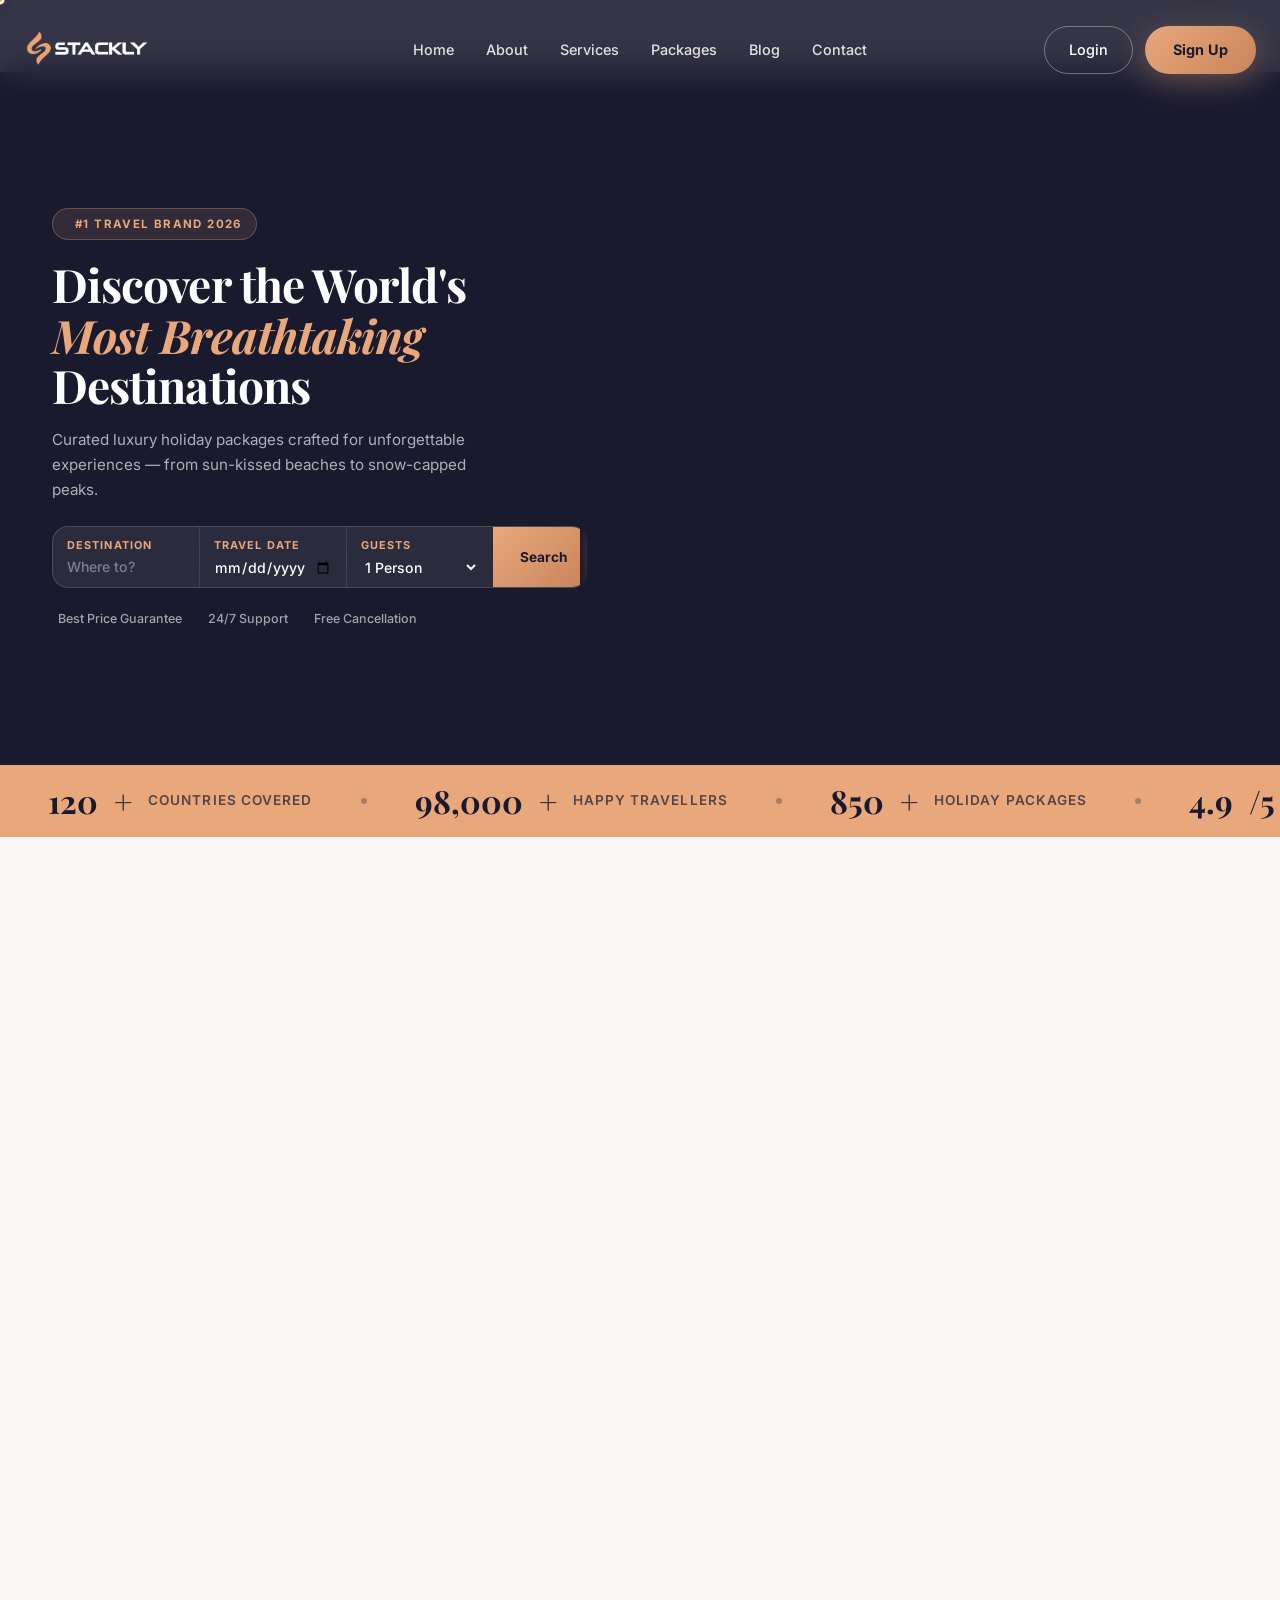
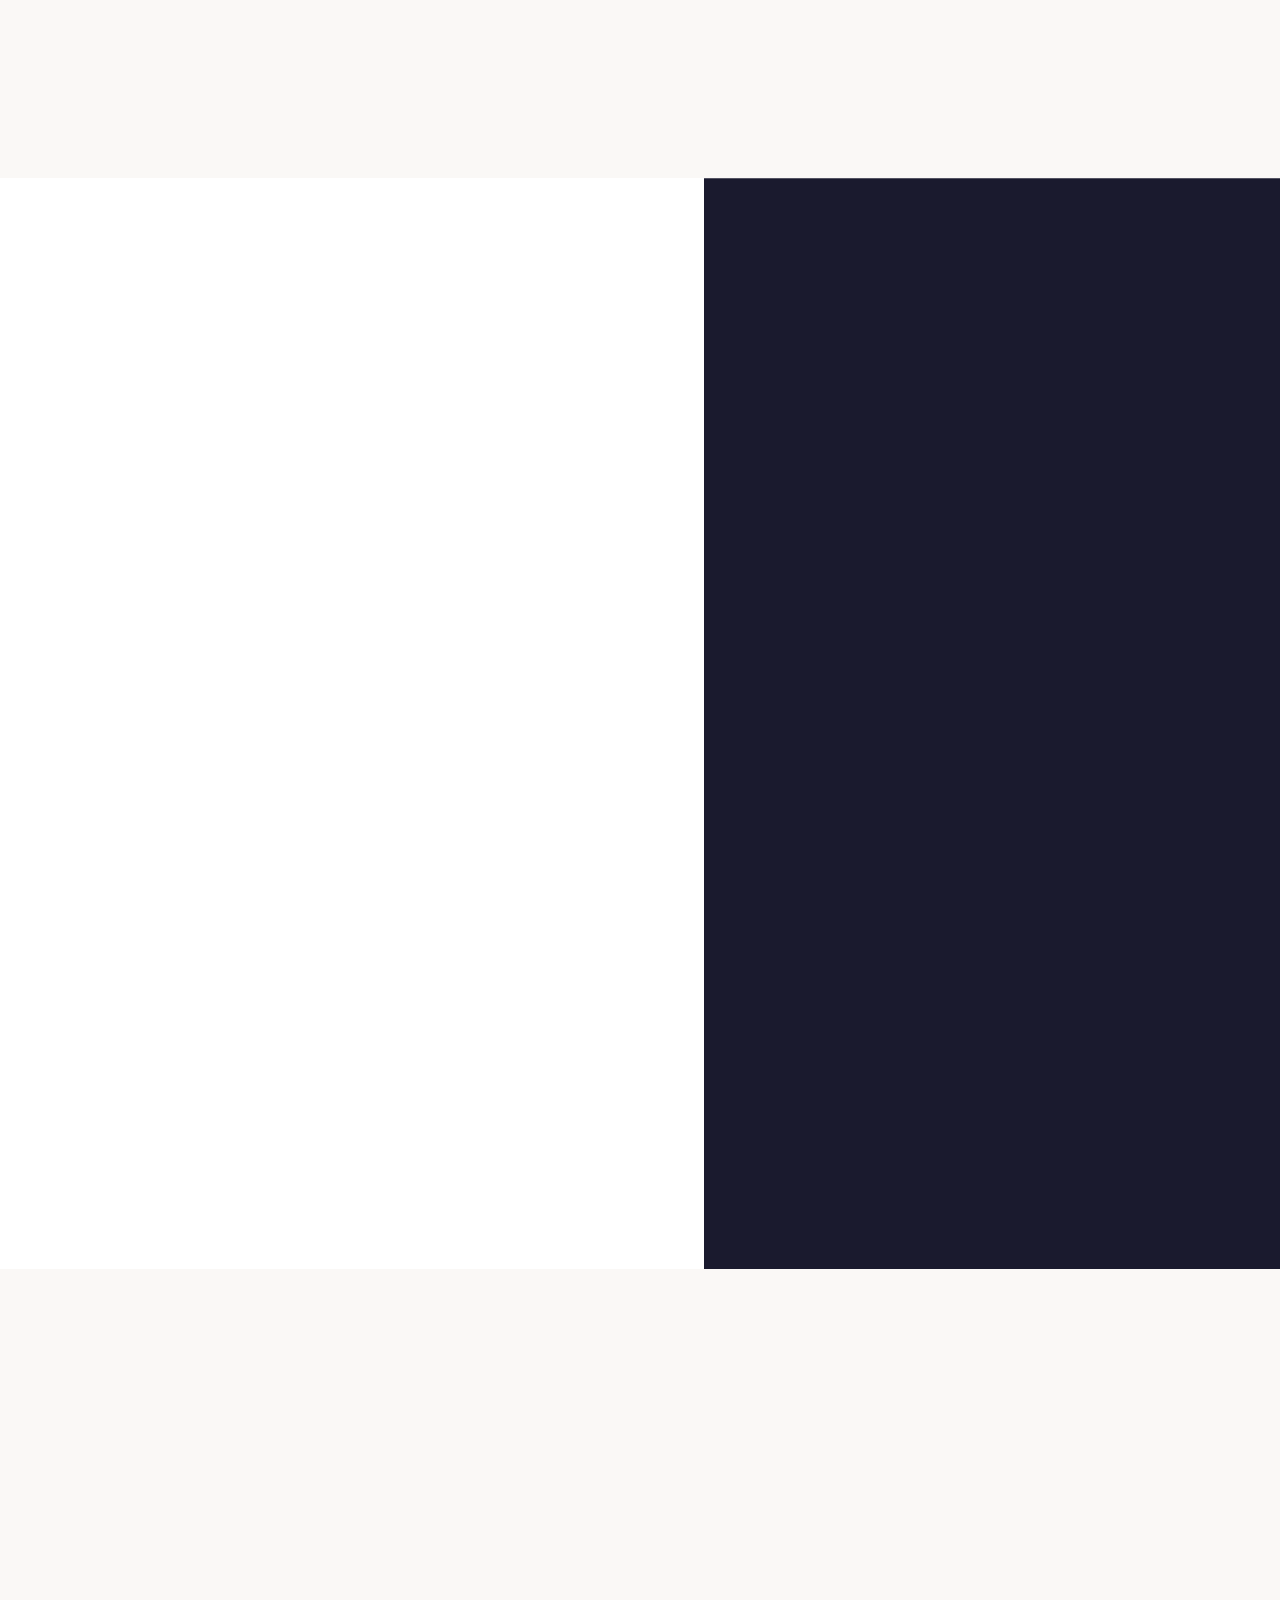
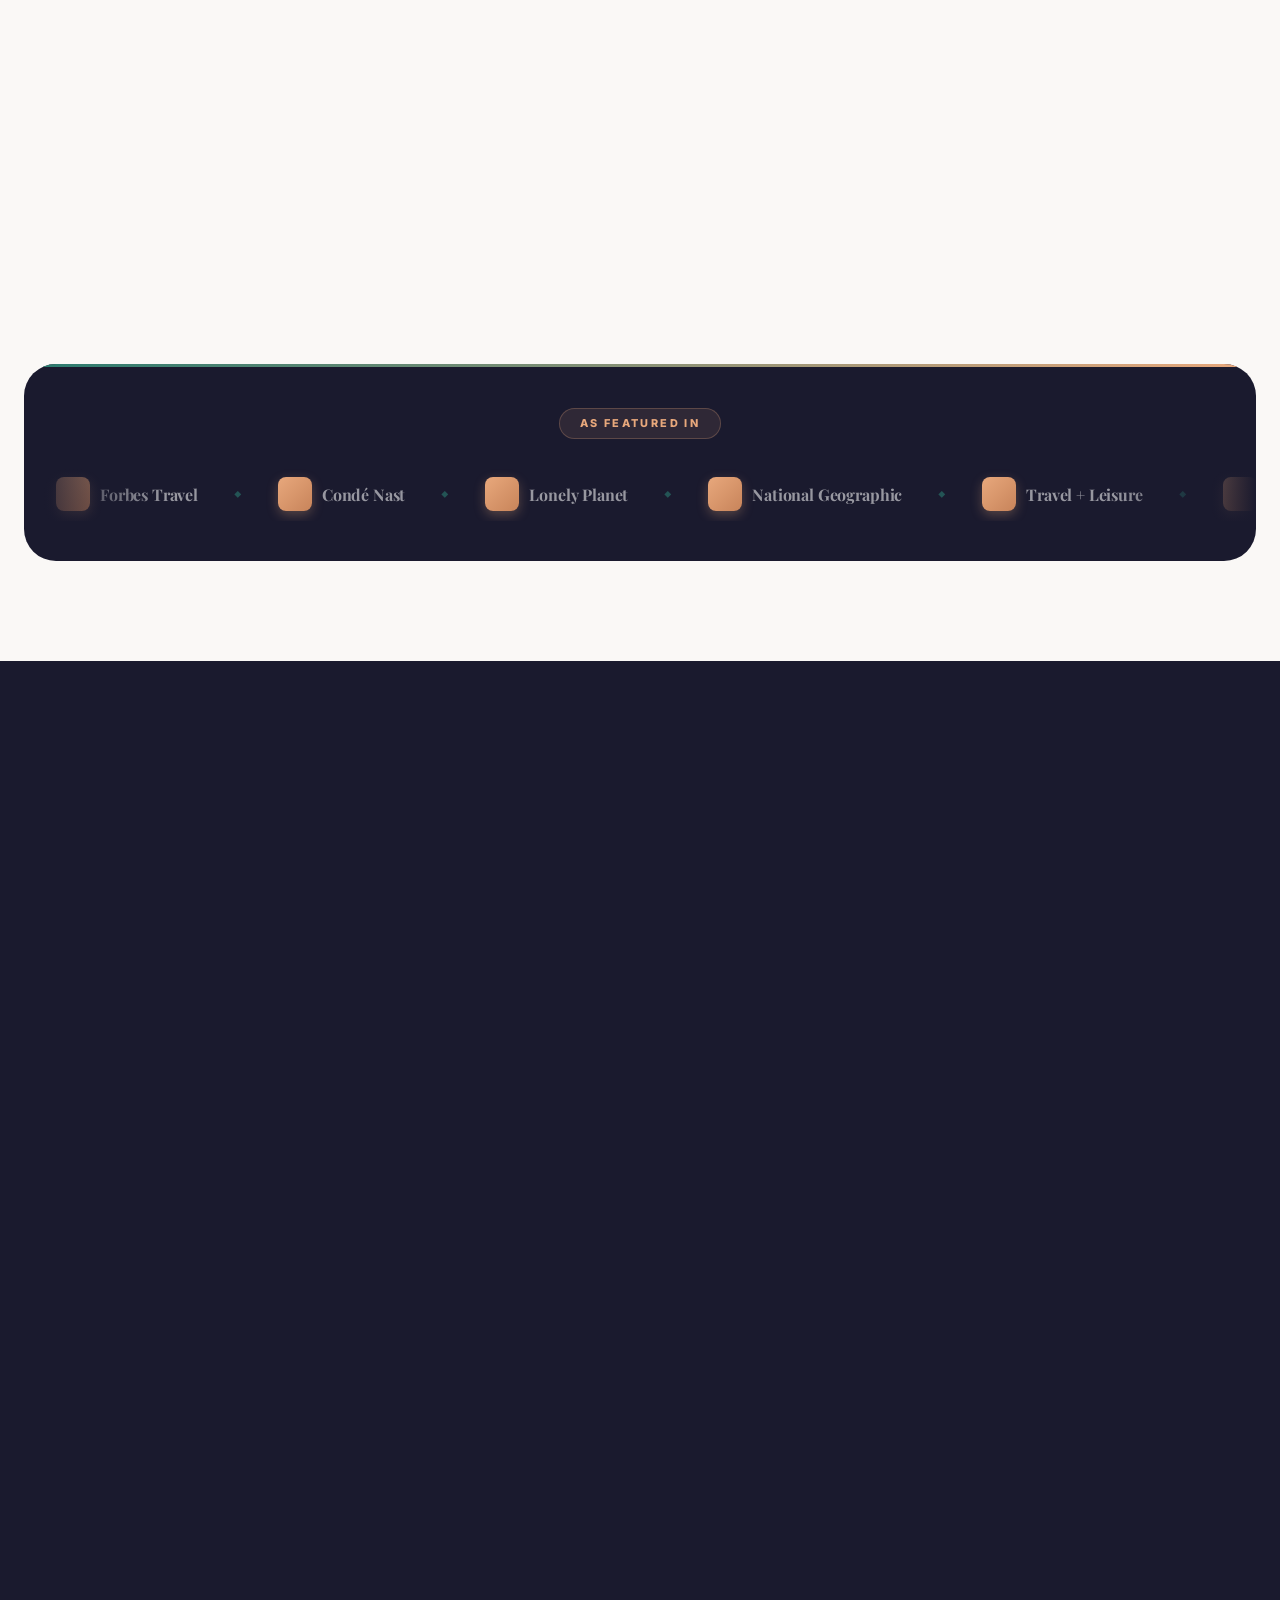
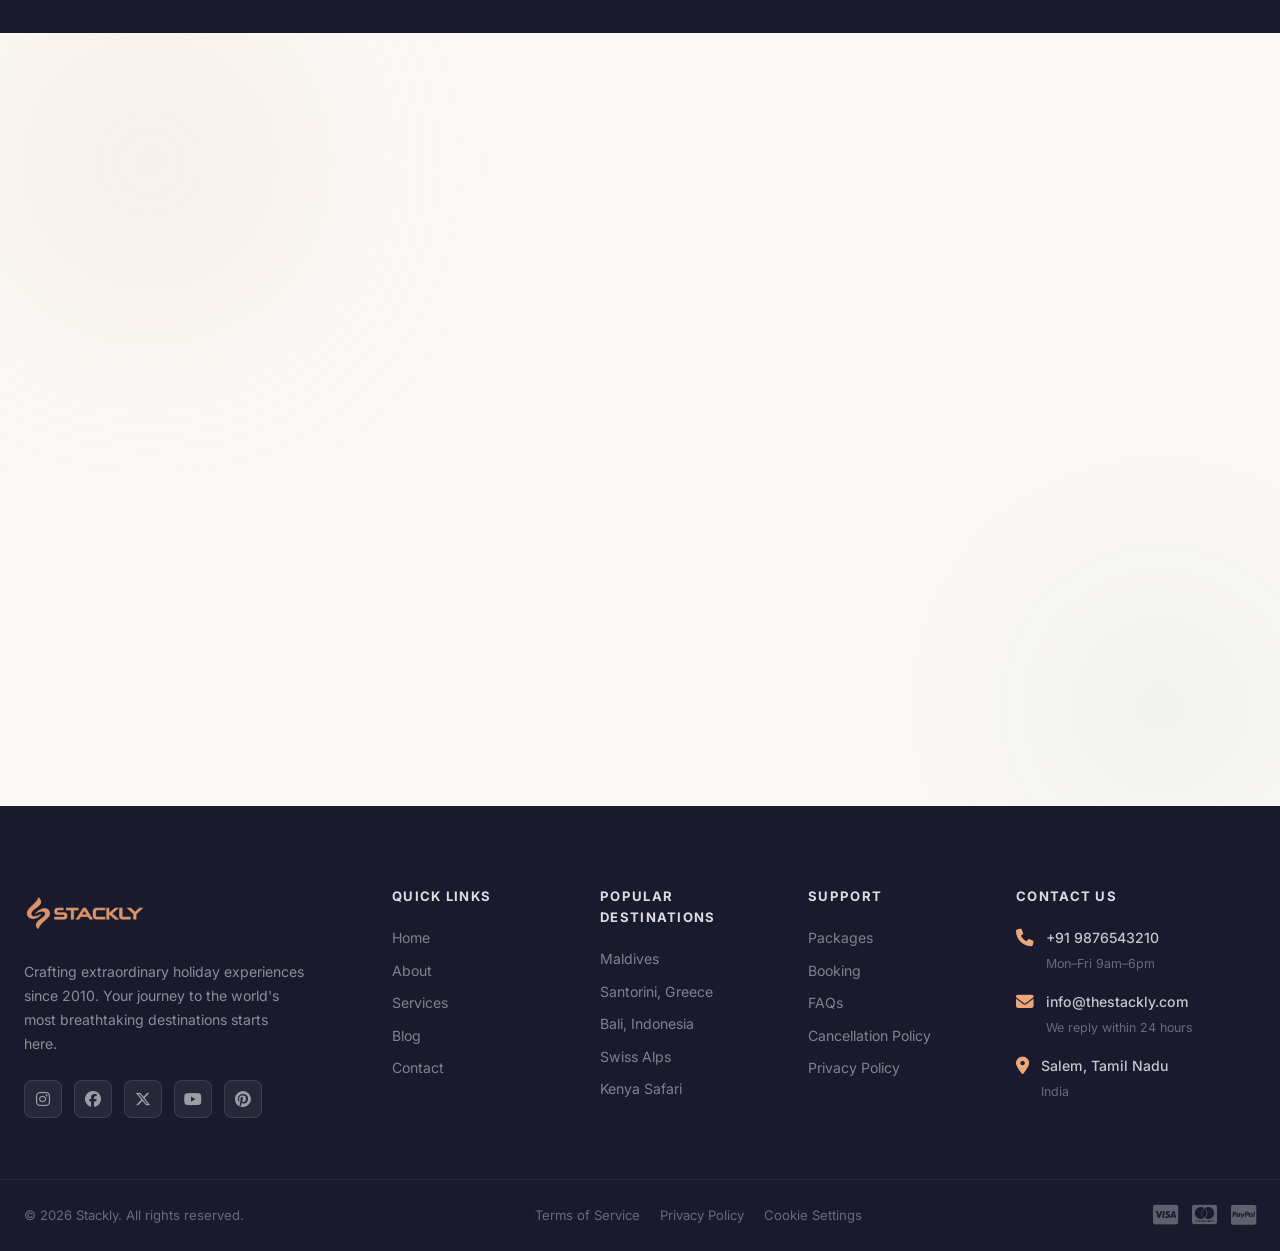
==== index.html @ 1de934e9 "Add files via upload" ====
<!DOCTYPE html>
<html lang="en" class="no-js">
<head>
  <script>document.documentElement.classList.remove('no-js');</script>
  <meta charset="UTF-8" />
  <meta name="viewport" content="width=device-width, initial-scale=1.0" />
  <meta name="description" content="Discover premium holiday packages to the world's most breathtaking destinations. Book your dream vacation today." />
  <title>Stackly — Premium Holiday Packages</title>

  <!-- Fonts -->
  <link rel="preconnect" href="https://fonts.googleapis.com" />
  <link rel="preconnect" href="https://fonts.gstatic.com" crossorigin />
  <link href="https://fonts.googleapis.com/css2?family=Playfair+Display:ital,wght@0,400;0,600;0,700;1,400&family=Inter:wght@300;400;500;600;700&display=swap" rel="stylesheet" />

  <!-- AOS -->
  <link rel="stylesheet" href="https://unpkg.com/aos@2.3.4/dist/aos.css" />

  <!-- Icons -->
  <link href="https://cdn.jsdelivr.net/npm/remixicon@4.2.0/fonts/remixicon.css" rel="stylesheet" />
  <link rel="stylesheet" href="https://cdnjs.cloudflare.com/ajax/libs/font-awesome/6.5.2/css/all.min.css" />

  <!-- Swiper -->
  <link rel="stylesheet" href="https://cdn.jsdelivr.net/npm/swiper@11/swiper-bundle.min.css" />

  <!-- Base Stylesheet -->
  <link rel="stylesheet" href="assets/css/styles.css" />
  <!-- Index Page Styles -->
  <link rel="stylesheet" href="assets/css/index.css" />
</head>
<body>

  <!-- ============================================================
       PRELOADER
  ============================================================ -->
  <div class="preloader" id="preloader" role="status" aria-live="polite" aria-label="Loading Stackly">
    <div class="preloader-inner">
      <img src="assets/images/stacky-logo-inner.webp" alt="Stackly" class="preloader-logo" />
      <div class="preloader-spinner"></div>
    </div>
  </div>
  <script src="assets/js/preloader.js"></script>

  <!-- ============================================================
       NAVIGATION
  ============================================================ -->
  <nav class="navbar" id="navbar" role="navigation" aria-label="Main navigation">
    <div class="nav-container">
      <a href="index.html" class="nav-logo" aria-label="Stackly Home">
        <img src="assets/images/stacky-logo-inner.webp" alt="Stackly" class="logo-img" />
      </a>

      <ul class="nav-links" id="navLinks" role="list">
        <li><a href="index.html"    class="nav-link">Home</a></li>
        <li><a href="about.html"    class="nav-link">About</a></li>
        <li><a href="services.html" class="nav-link">Services</a></li>
        <li><a href="packages.html" class="nav-link">Packages</a></li>
        <li><a href="blog.html"     class="nav-link">Blog</a></li>
        <li><a href="contact.html"  class="nav-link">Contact</a></li>
      </ul>

      <div class="nav-actions">
        <a href="login.html"  class="btn-outline-nav">Login</a>
        <a href="signup.html" class="btn-gold">Sign Up</a>
      </div>

      <button class="hamburger" id="hamburger" aria-label="Toggle mobile menu" aria-expanded="false" aria-controls="navLinks">
        <span></span><span></span><span></span>
      </button>
    </div>
  </nav>

  <!-- Mobile Menu Overlay -->
  <div class="mobile-menu" id="mobileMenu" role="dialog" aria-modal="true" aria-label="Mobile navigation">
    <!-- <button class="mobile-close" id="mobileClose" aria-label="Close menu"><i class="ri-close-line"></i></button>
    <div class="mobile-logo">
      <img src="assets/images/stacky-logo-inner.webp" alt="Stackly" class="logo-img" />
    </div>
    <div class="mobile-divider"></div> -->
    <ul role="list">
      <li><a href="index.html"    class="mobile-link">Home</a></li>
      <li><a href="about.html"    class="mobile-link">About</a></li>
      <li><a href="services.html" class="mobile-link">Services</a></li>
      <li><a href="packages.html" class="mobile-link">Packages</a></li>
      <li><a href="blog.html"     class="mobile-link">Blog</a></li>
      <li><a href="contact.html"  class="mobile-link">Contact</a></li>
    </ul>
    <div class="mobile-cta">
      <a href="login.html" class="btn-outline-nav">Login</a>
      <a href="signup.html" class="btn-gold">Sign Up</a>
    </div>
  </div>

  <main>

    <!-- ============================================================
         SECTION 1 — HERO (Split layout)
    ============================================================ -->
    <section class="hero-v2" id="hero" aria-label="Hero section">

      <!-- Left: content -->
      <div class="hero-v2-left">
        <div class="hero-v2-tag">
          <i class="ri-award-fill"></i>
          <span>#1 Travel Brand 2026</span>
        </div>

        <h1 class="hero-v2-title" data-hero-reveal>
          Discover the World's
          <em>Most Breathtaking</em>
          Destinations
        </h1>

        <p class="hero-v2-sub" data-hero-reveal>
          Curated luxury holiday packages crafted for unforgettable experiences —
          from sun-kissed beaches to snow-capped peaks.
        </p>

        <!-- Search -->
        <form class="hero-v2-search" id="heroSearchForm" role="search" aria-label="Search holiday packages" novalidate>
          <div class="hero-v2-field">
            <label for="heroDestination">Destination</label>
            <input type="text" id="heroDestination" placeholder="Where to?" autocomplete="off" aria-describedby="heroSearchError" />
          </div>
          <div class="hero-v2-field">
            <label for="heroDate">Travel Date</label>
            <input type="date" id="heroDate" aria-describedby="heroSearchError" />
          </div>
          <div class="hero-v2-field">
            <label for="heroGuests">Guests</label>
            <select id="heroGuests">
              <option value="1">1 Person</option>
              <option value="2">2 People</option>
              <option value="3">3 People</option>
              <option value="4+">4+ People</option>
            </select>
          </div>
          <button class="hero-v2-search-btn" aria-label="Search packages">
            <i class="ri-search-line"></i> Search
          </button>
        </form>
        <p class="hero-v2-search-error" id="heroSearchError" role="alert" aria-live="polite"></p>

        <!-- Trust -->
        <div class="hero-v2-trust">
          <div class="hero-v2-trust-item">
            <i class="ri-shield-check-fill"></i>
            <span>Best Price Guarantee</span>
          </div>
          <div class="hero-v2-trust-item">
            <i class="ri-customer-service-2-fill"></i>
            <span>24/7 Support</span>
          </div>
          <div class="hero-v2-trust-item">
            <i class="ri-flight-takeoff-fill"></i>
            <span>Free Cancellation</span>
          </div>
        </div>
      </div>

      <!-- Right: stacked images -->
      <div class="hero-v2-right" aria-hidden="true">
        <div class="hero-v2-images">
          <div class="hero-v2-img-top" data-aos="zoom-in">
            <img
              src="assets/images/image.webp"
              alt="Maldives overwater bungalows"
              loading="eager"
              fetchpriority="high"
            />
            <div class="hero-img-label">
              <i class="ri-map-pin-fill"></i> Maldives
            </div>
          </div>
          <div class="hero-v2-img-bottom" data-aos="zoom-in" data-aos-delay="200">
            <img
              src="assets/images/bali.webp"
              alt="Bali tropical jungle temple"
              loading="eager"
            />
            <div class="hero-img-label">
              <i class="ri-map-pin-fill"></i> Bali, Indonesia
            </div>
          </div>
        </div>
      </div>

    </section>

    <!-- ============================================================
         SECTION 2 — STATS (Marquee ticker)
    ============================================================ -->
    <div class="stats-ticker" id="stats" aria-label="Company statistics" role="marquee">
      <div class="stats-ticker-inner" aria-hidden="true">

        <!-- First set -->
        <div class="ticker-item">
          <span class="ticker-num" data-target="120">0</span>
          <span class="ticker-num">+</span>
          <span class="ticker-label">Countries Covered</span>
        </div>
        <div class="ticker-sep"></div>

        <div class="ticker-item">
          <span class="ticker-num" data-target="98000">0</span>
          <span class="ticker-num">+</span>
          <span class="ticker-label">Happy Travellers</span>
        </div>
        <div class="ticker-sep"></div>

        <div class="ticker-item">
          <span class="ticker-num" data-target="850">0</span>
          <span class="ticker-num">+</span>
          <span class="ticker-label">Holiday Packages</span>
        </div>
        <div class="ticker-sep"></div>

        <div class="ticker-item">
          <span class="ticker-num" data-target="4.9" data-decimal="true">0</span>
          <span class="ticker-num">/5</span>
          <span class="ticker-label">Average Rating</span>
        </div>
        <div class="ticker-sep"></div>

        <div class="ticker-item">
          <span class="ticker-num">15</span>
          <span class="ticker-num">+</span>
          <span class="ticker-label">Years of Expertise</span>
        </div>
        <div class="ticker-sep"></div>

        <div class="ticker-item">
          <span class="ticker-num">500</span>
          <span class="ticker-num">+</span>
          <span class="ticker-label">Expert Advisors</span>
        </div>
        <div class="ticker-sep"></div>

        <!-- Duplicate for seamless loop -->
        <div class="ticker-item">
          <span class="ticker-num">120+</span>
          <span class="ticker-label">Countries Covered</span>
        </div>
        <div class="ticker-sep"></div>

        <div class="ticker-item">
          <span class="ticker-num">98K+</span>
          <span class="ticker-label">Happy Travellers</span>
        </div>
        <div class="ticker-sep"></div>

        <div class="ticker-item">
          <span class="ticker-num">850+</span>
          <span class="ticker-label">Holiday Packages</span>
        </div>
        <div class="ticker-sep"></div>

        <div class="ticker-item">
          <span class="ticker-num">4.9/5</span>
          <span class="ticker-label">Average Rating</span>
        </div>
        <div class="ticker-sep"></div>

        <div class="ticker-item">
          <span class="ticker-num">15+</span>
          <span class="ticker-label">Years of Expertise</span>
        </div>
        <div class="ticker-sep"></div>

        <div class="ticker-item">
          <span class="ticker-num">500+</span>
          <span class="ticker-label">Expert Advisors</span>
        </div>
        <div class="ticker-sep"></div>

      </div>
    </div>

    <!-- ============================================================
         SECTION 3 — PACKAGES (Showcase rows)
    ============================================================ -->
    <section class="packages-v2" id="packages" aria-label="Featured holiday packages">
      <div class="container">
        <div class="section-header" data-aos="fade-up">
          <span class="section-eyebrow">Handpicked For You</span>
          <h2 class="section-title">Featured Holiday <span class="text-accent">Packages</span></h2>
          <p class="section-subtitle">Each package is carefully curated by our travel experts to deliver extraordinary experiences at exceptional value.</p>
        </div>

        <!-- Filter -->
        <!-- <div class="pkg-filter" data-aos="fade-up" data-aos-delay="100" role="tablist" aria-label="Package category filter">
          <button class="pkg-filter-btn active" data-filter="all" role="tab" aria-selected="true">All</button>
          <button class="pkg-filter-btn" data-filter="beach" role="tab" aria-selected="false">Beach</button>
          <button class="pkg-filter-btn" data-filter="mountain" role="tab" aria-selected="false">Mountain</button>
          <button class="pkg-filter-btn" data-filter="city" role="tab" aria-selected="false">City Break</button>
          <button class="pkg-filter-btn" data-filter="safari" role="tab" aria-selected="false">Safari</button>
        </div> -->

        <!-- Showcase rows -->
        <div class="pkg-showcase" id="pkgShowcase">

          <!-- Row 1 — Maldives -->
          <article class="pkg-row" data-category="beach" data-aos="fade-up" data-aos-delay="0">
            <div class="pkg-row-img">
              <img src="assets/images/maldives.webp" alt="Maldives crystal-clear waters and overwater bungalows" loading="lazy" />
              <span class="pkg-row-badge">Best Seller</span>
            </div>
            <div class="pkg-row-info">
              <div class="pkg-row-location"><i class="ri-map-pin-fill"></i> Maldives</div>
              <h3 class="pkg-row-title">Maldives Overwater Paradise</h3>
              <div class="pkg-row-meta">
                <span><i class="ri-time-line"></i> 7 Nights</span>
                <span><i class="ri-group-line"></i> 2 Persons</span>
                <span><i class="ri-star-fill"></i> 4.9 (312 reviews)</span>
              </div>
              <div class="pkg-row-tags">
                <span><i class="ri-flight-takeoff-line"></i> Flights Included</span>
                <span><i class="ri-hotel-line"></i> Overwater Resort</span>
                <span><i class="ri-restaurant-line"></i> All Meals</span>
                <span><i class="ri-ship-line"></i> Speed Boat Transfer</span>
              </div>
              <div class="pkg-row-bottom">
                <div class="pkg-row-price">
                  <span class="from">From</span>
                  <span class="amount">$3,299</span>
                  <span class="per"> / person</span>
                </div>
                <div style="display:flex;gap:10px;align-items:center;">
                  <button class="pkg-wishlist-btn" aria-label="Add Maldives to wishlist"><i class="ri-heart-line"></i></button>
                  <a href="contact.html" class="pkg-row-book">Book Now <i class="ri-arrow-right-line"></i></a>
                </div>
              </div>
            </div>
          </article>

          <!-- Row 2 — Swiss Alps -->
          <article class="pkg-row" data-category="mountain" data-aos="fade-up" data-aos-delay="0">
            <div class="pkg-row-img">
              <img src="assets/images/swiss-alps-winter.webp" alt="Swiss Alps mountain scenery with snow-covered peaks" loading="lazy" />
              <span class="pkg-row-badge teal">Popular</span>
            </div>
            <div class="pkg-row-info">
              <div class="pkg-row-location"><i class="ri-map-pin-fill"></i> Switzerland</div>
              <h3 class="pkg-row-title">Swiss Alps Winter Escape</h3>
              <div class="pkg-row-meta">
                <span><i class="ri-time-line"></i> 10 Nights</span>
                <span><i class="ri-group-line"></i> 2 Persons</span>
                <span><i class="ri-star-fill"></i> 4.8 (198 reviews)</span>
              </div>
              <div class="pkg-row-tags">
                <span><i class="ri-flight-takeoff-line"></i> Flights Included</span>
                <span><i class="ri-hotel-line"></i> Alpine Chalet</span>
                <span><i class="ri-restaurant-line"></i> Breakfast Daily</span>
                <span><i class="ri-skiing-line"></i> Ski Pass</span>
              </div>
              <div class="pkg-row-bottom">
                <div class="pkg-row-price">
                  <span class="from">From</span>
                  <span class="amount">$4,599</span>
                  <span class="per"> / person</span>
                </div>
                <div style="display:flex;gap:10px;align-items:center;">
                  <button class="pkg-wishlist-btn" aria-label="Add Swiss Alps to wishlist"><i class="ri-heart-line"></i></button>
                  <a href="contact.html" class="pkg-row-book">Book Now <i class="ri-arrow-right-line"></i></a>
                </div>
              </div>
            </div>
          </article>

          <!-- Row 3 — Paris -->
          <article class="pkg-row" data-category="city" data-aos="fade-up" data-aos-delay="0">
            <div class="pkg-row-img">
              <img src="assets/images/paris.webp" alt="Paris Eiffel Tower at sunset" loading="lazy" />
              <span class="pkg-row-badge rose">New</span>
            </div>
            <div class="pkg-row-info">
              <div class="pkg-row-location"><i class="ri-map-pin-fill"></i> Paris, France</div>
              <h3 class="pkg-row-title">Parisian Romance Getaway</h3>
              <div class="pkg-row-meta">
                <span><i class="ri-time-line"></i> 5 Nights</span>
                <span><i class="ri-group-line"></i> 2 Persons</span>
                <span><i class="ri-star-fill"></i> 4.7 (241 reviews)</span>
              </div>
              <div class="pkg-row-tags">
                <span><i class="ri-flight-takeoff-line"></i> Flights Included</span>
                <span><i class="ri-hotel-line"></i> Boutique Hotel</span>
                <span><i class="ri-restaurant-line"></i> Breakfast Daily</span>
                <span><i class="ri-gallery-line"></i> Museum Passes</span>
              </div>
              <div class="pkg-row-bottom">
                <div class="pkg-row-price">
                  <span class="from">From</span>
                  <span class="amount">$2,199</span>
                  <span class="per"> / person</span>
                </div>
                <div style="display:flex;gap:10px;align-items:center;">
                  <button class="pkg-wishlist-btn" aria-label="Add Paris to wishlist"><i class="ri-heart-line"></i></button>
                  <a href="contact.html" class="pkg-row-book">Book Now <i class="ri-arrow-right-line"></i></a>
                </div>
              </div>
            </div>
          </article>

          <!-- Row 4 — Santorini -->
          <article class="pkg-row" data-category="beach" data-aos="fade-up" data-aos-delay="0">
            <div class="pkg-row-img">
              <img src="assets/images/sunset.webp" alt="Santorini white buildings overlooking the sea" loading="lazy" />
            </div>
            <div class="pkg-row-info">
              <div class="pkg-row-location"><i class="ri-map-pin-fill"></i> Santorini, Greece</div>
              <h3 class="pkg-row-title">Santorini Sunset Luxury</h3>
              <div class="pkg-row-meta">
                <span><i class="ri-time-line"></i> 6 Nights</span>
                <span><i class="ri-group-line"></i> 2 Persons</span>
                <span><i class="ri-star-fill"></i> 4.9 (178 reviews)</span>
              </div>
              <div class="pkg-row-tags">
                <span><i class="ri-flight-takeoff-line"></i> Flights Included</span>
                <span><i class="ri-home-6-line"></i> Private Villa</span>
                <span><i class="ri-restaurant-line"></i> Half Board</span>
                <span><i class="ri-sailboat-line"></i> Catamaran Tour</span>
              </div>
              <div class="pkg-row-bottom">
                <div class="pkg-row-price">
                  <span class="from">From</span>
                  <span class="amount">$2,899</span>
                  <span class="per"> / person</span>
                </div>
                <div style="display:flex;gap:10px;align-items:center;">
                  <button class="pkg-wishlist-btn" aria-label="Add Santorini to wishlist"><i class="ri-heart-line"></i></button>
                  <a href="contact.html" class="pkg-row-book">Book Now <i class="ri-arrow-right-line"></i></a>
                </div>
              </div>
            </div>
          </article>

          <!-- Row 5 — Kenya Safari -->
          <article class="pkg-row" data-category="safari" data-aos="fade-up" data-aos-delay="0">
            <div class="pkg-row-img">
              <img src="assets/images/safari.webp" alt="African safari with elephants on the savannah" loading="lazy" />
              <span class="pkg-row-badge">Top Rated</span>
            </div>
            <div class="pkg-row-info">
              <div class="pkg-row-location"><i class="ri-map-pin-fill"></i> Kenya, Africa</div>
              <h3 class="pkg-row-title">Maasai Mara Safari Adventure</h3>
              <div class="pkg-row-meta">
                <span><i class="ri-time-line"></i> 8 Nights</span>
                <span><i class="ri-group-line"></i> 4 Persons</span>
                <span><i class="ri-star-fill"></i> 5.0 (97 reviews)</span>
              </div>
              <div class="pkg-row-tags">
                <span><i class="ri-flight-takeoff-line"></i> Flights Included</span>
                <span><i class="ri-home-6-line"></i> Safari Lodge</span>
                <span><i class="ri-restaurant-line"></i> Full Board</span>
                <span><i class="ri-camera-line"></i> Game Drives</span>
              </div>
              <div class="pkg-row-bottom">
                <div class="pkg-row-price">
                  <span class="from">From</span>
                  <span class="amount">$5,499</span>
                  <span class="per"> / person</span>
                </div>
                <div style="display:flex;gap:10px;align-items:center;">
                  <button class="pkg-wishlist-btn" aria-label="Add Kenya Safari to wishlist"><i class="ri-heart-line"></i></button>
                  <a href="contact.html" class="pkg-row-book">Book Now <i class="ri-arrow-right-line"></i></a>
                </div>
              </div>
            </div>
          </article>

          <!-- Row 6 — Japan -->
          <article class="pkg-row" data-category="mountain" data-aos="fade-up" data-aos-delay="0">
            <div class="pkg-row-img">
              <img src="assets/images/japan-cherry-blossom.webp" alt="Japan cherry blossom with Mount Fuji" loading="lazy" />
              <span class="pkg-row-badge teal">Limited</span>
            </div>
            <div class="pkg-row-info">
              <div class="pkg-row-location"><i class="ri-map-pin-fill"></i> Japan</div>
              <h3 class="pkg-row-title">Japan Cherry Blossom Tour</h3>
              <div class="pkg-row-meta">
                <span><i class="ri-time-line"></i> 12 Nights</span>
                <span><i class="ri-group-line"></i> 2 Persons</span>
                <span><i class="ri-star-fill"></i> 4.9 (203 reviews)</span>
              </div>
              <div class="pkg-row-tags">
                <span><i class="ri-flight-takeoff-line"></i> Flights Included</span>
                <span><i class="ri-hotel-line"></i> Ryokan Stay</span>
                <span><i class="ri-restaurant-line"></i> Breakfast Daily</span>
                <span><i class="ri-train-line"></i> Bullet Train Pass</span>
              </div>
              <div class="pkg-row-bottom">
                <div class="pkg-row-price">
                  <span class="from">From</span>
                  <span class="amount">$3,799</span>
                  <span class="per"> / person</span>
                </div>
                <div style="display:flex;gap:10px;align-items:center;">
                  <button class="pkg-wishlist-btn" aria-label="Add Japan tour to wishlist"><i class="ri-heart-line"></i></button>
                  <a href="contact.html" class="pkg-row-book">Book Now <i class="ri-arrow-right-line"></i></a>
                </div>
              </div>
            </div>
          </article>

        </div><!-- /pkg-showcase -->

        <div class="packages-v2-cta" data-aos="fade-up">
          <a href="services.html" class="btn-outline-primary">View All Packages <i class="ri-arrow-right-line"></i></a>
        </div>
      </div>
    </section>

    <!-- ============================================================
         SECTION 4 — HOW IT WORKS (2×2 stepped grid)
    ============================================================ -->
    <section class="hiw-v2" id="how-it-works" aria-label="How it works">
      <div class="hiw-v2-watermark" aria-hidden="true"></div>
      <div class="container">
        <div class="section-header" data-aos="fade-up">
          <span class="section-eyebrow">Simple Process</span>
          <h2 class="section-title">Plan Your Trip in <span class="text-accent">4 Easy Steps</span></h2>
          <p class="section-subtitle">From dreaming to departure — we make holiday planning effortless and enjoyable.</p>
        </div>

        <div class="hiw-v2-steps">

          <div class="hiw-v2-step" data-aos="fade-up" data-aos-delay="0">
            <div class="hiw-v2-num">01</div>
            <div class="hiw-v2-body">
              <div class="hiw-v2-icon"><i class="ri-search-eye-line"></i></div>
              <h3>Choose Your Destination</h3>
              <p>Browse our curated collection of holiday packages or tell us your dream destination and we'll find the perfect match for your travel style.</p>
            </div>
          </div>

          <div class="hiw-v2-step" data-aos="fade-up" data-aos-delay="100">
            <div class="hiw-v2-num">02</div>
            <div class="hiw-v2-body">
              <div class="hiw-v2-icon"><i class="ri-calendar-check-line"></i></div>
              <h3>Select Your Dates</h3>
              <p>Pick your preferred travel dates and duration. We'll show live availability and the best prices for your chosen travel window.</p>
            </div>
          </div>

          <div class="hiw-v2-step" data-aos="fade-up" data-aos-delay="200">
            <div class="hiw-v2-num">03</div>
            <div class="hiw-v2-body">
              <div class="hiw-v2-icon"><i class="ri-settings-4-line"></i></div>
              <h3>Customise Your Package</h3>
              <p>Personalise your trip with add-ons — room upgrades, excursions, private transfers, and travel insurance tailored exactly to you.</p>
            </div>
          </div>

          <div class="hiw-v2-step" data-aos="fade-up" data-aos-delay="300">
            <div class="hiw-v2-num">04</div>
            <div class="hiw-v2-body">
              <div class="hiw-v2-icon"><i class="ri-flight-takeoff-line"></i></div>
              <h3>Pack &amp; Depart</h3>
              <p>Receive your personalised itinerary and digital travel documents. All that's left is to pack your bags and enjoy the adventure!</p>
            </div>
          </div>

        </div>
      </div>
    </section>

    <!-- ============================================================
         SECTION 5 — DESTINATIONS (List rows with hover reveal)
    ============================================================ -->
    <section class="dest-v2" id="destinations" aria-label="Top destinations">
      <div class="container">
        <div class="section-header" data-aos="fade-up">
          <span class="section-eyebrow">Explore The Globe</span>
          <h2 class="section-title">Top <span class="text-accent">Destinations</span> This Season</h2>
          <p class="section-subtitle">From tropical paradises to cultural capitals — destinations loved by thousands of travellers.</p>
        </div>

        <div class="dest-v2-list" data-aos="fade-up" data-aos-delay="100">

          <div class="dest-v2-row" tabindex="0" role="link" aria-label="Explore Bali, Indonesia">
            <span class="dest-v2-num">01</span>
            <div class="dest-v2-info">
              <div class="dest-v2-name">Bali, Indonesia</div>
              <div class="dest-v2-sub">42 packages &nbsp;·&nbsp; Tropical &amp; Cultural</div>
            </div>
            <div class="dest-v2-thumb">
              <img src="assets/images/bali-image.webp" alt="Bali tropical temple" loading="lazy" />
            </div>
            <div class="dest-v2-action">
              <div class="dest-v2-price">
                <small>From</small>
                $1,299
              </div>
              <div class="dest-v2-arrow"><i class="ri-arrow-right-up-line"></i></div>
            </div>
          </div>

          <div class="dest-v2-row" tabindex="0" role="link" aria-label="Explore Rajasthan, India">
            <span class="dest-v2-num">02</span>
            <div class="dest-v2-info">
              <div class="dest-v2-name">Rajasthan, India</div>
              <div class="dest-v2-sub">28 packages &nbsp;·&nbsp; Heritage &amp; Culture</div>
            </div>
            <div class="dest-v2-thumb">
              <img src="assets/images/rajasthan.webp" alt="India" loading="lazy" />
            </div>
            <div class="dest-v2-action">
              <div class="dest-v2-price">
                <small>From</small>
                $899
              </div>
              <div class="dest-v2-arrow"><i class="ri-arrow-right-up-line"></i></div>
            </div>
          </div>

          <div class="dest-v2-row" tabindex="0" role="link" aria-label="Explore New York, USA">
            <span class="dest-v2-num">03</span>
            <div class="dest-v2-info">
              <div class="dest-v2-name">New York, USA</div>
              <div class="dest-v2-sub">35 packages &nbsp;·&nbsp; City &amp; Entertainment</div>
            </div>
            <div class="dest-v2-thumb">
              <img src="assets/images/usa.webp" alt="New York City skyline" loading="lazy" />
            </div>
            <div class="dest-v2-action">
              <div class="dest-v2-price">
                <small>From</small>
                $1,599
              </div>
              <div class="dest-v2-arrow"><i class="ri-arrow-right-up-line"></i></div>
            </div>
          </div>

          <div class="dest-v2-row" tabindex="0" role="link" aria-label="Explore Venice, Italy">
            <span class="dest-v2-num">04</span>
            <div class="dest-v2-info">
              <div class="dest-v2-name">Venice, Italy</div>
              <div class="dest-v2-sub">19 packages &nbsp;·&nbsp; Romantic &amp; Historic</div>
            </div>
            <div class="dest-v2-thumb">
              <img src="assets/images/venice.webp" alt="Venice canals with gondolas" loading="lazy" />
            </div>
            <div class="dest-v2-action">
              <div class="dest-v2-price">
                <small>From</small>
                $1,099
              </div>
              <div class="dest-v2-arrow"><i class="ri-arrow-right-up-line"></i></div>
            </div>
          </div>

          <div class="dest-v2-row" tabindex="0" role="link" aria-label="Explore Dubai, UAE">
            <span class="dest-v2-num">05</span>
            <div class="dest-v2-info">
              <div class="dest-v2-name">Dubai, UAE</div>
              <div class="dest-v2-sub">31 packages &nbsp;·&nbsp; Luxury &amp; Modern</div>
            </div>
            <div class="dest-v2-thumb">
              <img src="assets/images/dubai.webp" alt="Dubai skyline at sunset" loading="lazy" />
            </div>
            <div class="dest-v2-action">
              <div class="dest-v2-price">
                <small>From</small>
                $1,799
              </div>
              <div class="dest-v2-arrow"><i class="ri-arrow-right-up-line"></i></div>
            </div>
          </div>

          <div class="dest-v2-row" tabindex="0" role="link" aria-label="Explore Santorini, Greece">
            <span class="dest-v2-num">06</span>
            <div class="dest-v2-info">
              <div class="dest-v2-name">Santorini, Greece</div>
              <div class="dest-v2-sub">24 packages &nbsp;·&nbsp; Beach &amp; Romantic</div>
            </div>
            <div class="dest-v2-thumb">
              <img src="assets/images/greece.webp" alt="Santorini white buildings" loading="lazy" />
            </div>
            <div class="dest-v2-action">
              <div class="dest-v2-price">
                <small>From</small>
                $1,399
              </div>
              <div class="dest-v2-arrow"><i class="ri-arrow-right-up-line"></i></div>
            </div>
          </div>

        </div><!-- /dest-v2-list -->

        <div class="packages-cta" data-aos="fade-up" style="margin-top:48px;">
          <a href="services.html" class="btn-outline-primary">All Destinations <i class="ri-arrow-right-line"></i></a>
        </div>
      </div>
    </section>

    <!-- ============================================================
         SECTION 6 — WHY CHOOSE US (Diagonal split)
    ============================================================ -->
    <section class="why-v2" id="why-us" aria-label="Why choose Stackly">
      <div class="container">
        <div class="why-v2-inner">

          <!-- Left: text & feature list -->
          <div class="why-v2-left" data-aos="fade-right">
            <span class="why-v2-eyebrow">Why Stackly</span>
            <h2 class="why-v2-title">
              Travel With Confidence &amp;<br>
              <span class="accent">Pure Luxury</span>
            </h2>
            <p class="why-v2-desc">
              We don't just sell holidays — we craft extraordinary experiences. With over 15 years of expertise, our passionate team of travel specialists is dedicated to turning your travel dreams into reality.
            </p>

            <div class="why-v2-features">
              <div class="why-v2-feat">
                <span class="why-v2-feat-num">01</span>
                <div class="why-v2-feat-body">
                  <h4>Best Price Guarantee</h4>
                  <p>Find it cheaper elsewhere? We'll match any price and give you an extra 5% off. No questions asked.</p>
                </div>
              </div>
              <div class="why-v2-feat">
                <span class="why-v2-feat-num">02</span>
                <div class="why-v2-feat-body">
                  <h4>100% Secure Booking</h4>
                  <p>Your payments are fully protected with industry-leading encryption and ATOL financial protection.</p>
                </div>
              </div>
              <div class="why-v2-feat">
                <span class="why-v2-feat-num">03</span>
                <div class="why-v2-feat-body">
                  <h4>Expert Travel Advisors</h4>
                  <p>Our team has personally visited every destination — real advice from real travellers who've been there.</p>
                </div>
              </div>
              <div class="why-v2-feat">
                <span class="why-v2-feat-num">04</span>
                <div class="why-v2-feat-body">
                  <h4>Tailored Experiences</h4>
                  <p>Every itinerary is personalised to match your style, budget, and unique travel preferences.</p>
                </div>
              </div>
            </div>

            <a href="packages.html" class="btn-gold" style="margin-top:8px;">Start Planning <i class="ri-arrow-right-line"></i></a>
          </div>

          <!-- Right: image with floating stats -->
          <div class="why-v2-right" data-aos="fade-left" data-aos-delay="100">
            <div class="why-v2-img-wrap">
              <img
                src="assets/images/image-3.webp"
                alt="Happy couple on a scenic mountain road trip"
                loading="lazy"
              />
              <div class="why-v2-badge why-v2-badge-1">
                <div class="why-v2-badge-icon"><i class="ri-trophy-fill"></i></div>
                <div>
                  <strong>Award-Winning</strong>
                  <span>Best Agency 2026</span>
                </div>
              </div>
              <div class="why-v2-badge why-v2-badge-2">
                <div class="why-v2-badge-icon"><i class="ri-user-smile-fill"></i></div>
                <div>
                  <strong>98,000+</strong>
                  <span>Happy Travellers</span>
                </div>
              </div>
            </div>
          </div>

        </div>
      </div>
    </section>

    <!-- ============================================================
         SECTION 7 — TESTIMONIALS (Nav + large quote)
    ============================================================ -->
    <section class="testi-v2" id="testimonials" aria-label="Customer reviews">
      <div class="container">
        <div class="section-header" data-aos="fade-up">
          <span class="section-eyebrow">Real Stories</span>
          <h2 class="section-title">What Our <span class="text-accent">Travellers Say</span></h2>
          <p class="section-subtitle">Don't just take our word for it — hear from thousands of happy adventurers.</p>
        </div>

        <div class="testi-v2-wrap" data-aos="fade-up" data-aos-delay="100">

          <!-- Left: reviewer nav -->
          <nav class="testi-v2-nav" aria-label="Testimonial navigation">
            <button class="testi-v2-nav-item active" data-testi="0" aria-pressed="true">
              <img class="testi-nav-avatar" src="assets/images/testimonial-1.webp" alt="Sarah Mitchell" loading="lazy" />
              <div class="testi-nav-meta">
                <strong>Sarah Mitchell</strong>
                <span>Maldives, 2026</span>
              </div>
            </button>
            <button class="testi-v2-nav-item" data-testi="1" aria-pressed="false">
              <img class="testi-nav-avatar" src="assets/images/testimonial-2.webp" alt="James Okonkwo" loading="lazy" />
              <div class="testi-nav-meta">
                <strong>James Okonkwo</strong>
                <span>Kenya, 2026</span>
              </div>
            </button>
            <button class="testi-v2-nav-item" data-testi="2" aria-pressed="false">
              <img class="testi-nav-avatar" src="assets/images/testimonial-3.webp" alt="Emma Clarke" loading="lazy" />
              <div class="testi-nav-meta">
                <strong>Emma Clarke</strong>
                <span>Switzerland, 2025</span>
              </div>
            </button>
            <button class="testi-v2-nav-item" data-testi="3" aria-pressed="false">
              <img class="testi-nav-avatar" src="assets/images/testimonial-4.webp" alt="David Park" loading="lazy" />
              <div class="testi-nav-meta">
                <strong>David Park</strong>
                <span>Japan, 2025</span>
              </div>
            </button>
          </nav>

          <!-- Right: quote display -->
          <div class="testi-v2-display" role="region" aria-live="polite" aria-label="Testimonial quote">
            <div class="testi-v2-quote-mark" aria-hidden="true">"</div>

            <!-- Panel 0 -->
            <div class="testi-v2-panel active" id="testi-panel-0">
              <div class="testi-v2-stars" aria-label="5 out of 5 stars">
                <i class="ri-star-fill"></i><i class="ri-star-fill"></i><i class="ri-star-fill"></i><i class="ri-star-fill"></i><i class="ri-star-fill"></i>
              </div>
              <blockquote class="testi-v2-text">
                "The Maldives package was absolutely flawless. Every detail was taken care of — from airport transfers to the most breathtaking overwater villa. Stackly made our honeymoon truly unforgettable."
              </blockquote>
              <div class="testi-v2-author">
                <img src="assets/images/testimonial-1.webp" alt="Sarah Mitchell" loading="lazy" />
                <div class="testi-v2-author-info">
                  <strong>Sarah Mitchell</strong>
                  <span>Maldives Honeymoon Package</span>
                </div>
                <div class="testi-v2-dest"><i class="ri-map-pin-fill"></i> Maldives</div>
              </div>
            </div>

            <!-- Panel 1 -->
            <div class="testi-v2-panel" id="testi-panel-1">
              <div class="testi-v2-stars" aria-label="5 out of 5 stars">
                <i class="ri-star-fill"></i><i class="ri-star-fill"></i><i class="ri-star-fill"></i><i class="ri-star-fill"></i><i class="ri-star-fill"></i>
              </div>
              <blockquote class="testi-v2-text">
                "The Kenya safari was beyond anything I imagined. Watching the Great Migration with my family was a once-in-a-lifetime moment. The team was responsive, knowledgeable, and genuinely passionate about travel."
              </blockquote>
              <div class="testi-v2-author">
                <img src="assets/images/testimonial-2.webp
                " alt="James Okonkwo" loading="lazy" />
                <div class="testi-v2-author-info">
                  <strong>James Okonkwo</strong>
                  <span>Kenya Safari Adventure</span>
                </div>
                <div class="testi-v2-dest"><i class="ri-map-pin-fill"></i> Kenya</div>
              </div>
            </div>

            <!-- Panel 2 -->
            <div class="testi-v2-panel" id="testi-panel-2">
              <div class="testi-v2-stars" aria-label="5 out of 5 stars">
                <i class="ri-star-fill"></i><i class="ri-star-fill"></i><i class="ri-star-fill"></i><i class="ri-star-fill"></i><i class="ri-star-fill"></i>
              </div>
              <blockquote class="testi-v2-text">
                "Our Swiss Alps winter trip was pure magic. The chalet was stunning, the skiing was world-class, and the personal touches Stackly added made it feel completely bespoke. Already planning next year's trip!"
              </blockquote>
              <div class="testi-v2-author">
                <img src="assets/images/testimonial-3.webp" alt="Emma Clarke" loading="lazy" />
                <div class="testi-v2-author-info">
                  <strong>Emma Clarke</strong>
                  <span>Swiss Alps Winter Escape</span>
                </div>
                <div class="testi-v2-dest"><i class="ri-map-pin-fill"></i> Switzerland</div>
              </div>
            </div>

            <!-- Panel 3 -->
            <div class="testi-v2-panel" id="testi-panel-3">
              <div class="testi-v2-stars" aria-label="5 out of 5 stars">
                <i class="ri-star-fill"></i><i class="ri-star-fill"></i><i class="ri-star-fill"></i><i class="ri-star-fill"></i><i class="ri-star-fill"></i>
              </div>
              <blockquote class="testi-v2-text">
                "Japan during cherry blossom season is everything the photos promise and more. Stackly's local guides were exceptional and the ryokan experiences were deeply authentic. A trip I'll cherish forever."
              </blockquote>
              <div class="testi-v2-author">
                <img src="assets/images/testimonial-4.webp" alt="David Park" loading="lazy" />
                <div class="testi-v2-author-info">
                  <strong>David Park</strong>
                  <span>Japan Cherry Blossom Tour</span>
                </div>
                <div class="testi-v2-dest"><i class="ri-map-pin-fill"></i> Japan</div>
              </div>
            </div>

          </div><!-- /testi-v2-display -->
        </div><!-- /testi-v2-wrap -->

        <!-- Trust strip — Enhanced Marquee -->
        <div class="trust-strip">
          <p class="trust-strip-label"><span>As Featured In</span></p>
          <div class="trust-marquee-track">
            <div class="trust-marquee-inner">

              <!-- Set 1 -->
              <a class="trust-brand" href="404.html" tabindex="-1" aria-hidden="true">
                <span class="trust-brand-icon"><i class="ri-newspaper-fill"></i></span>
                <span class="trust-brand-name">Forbes Travel</span>
              </a>
              <span class="trust-sep" aria-hidden="true">◆</span>
              <a class="trust-brand" href="404.html" tabindex="-1" aria-hidden="true">
                <span class="trust-brand-icon"><i class="ri-quill-pen-fill"></i></span>
                <span class="trust-brand-name">Condé Nast</span>
              </a>
              <span class="trust-sep" aria-hidden="true">◆</span>
              <a class="trust-brand" href="404.html" tabindex="-1" aria-hidden="true">
                <span class="trust-brand-icon"><i class="ri-earth-fill"></i></span>
                <span class="trust-brand-name">Lonely Planet</span>
              </a>
              <span class="trust-sep" aria-hidden="true">◆</span>
              <a class="trust-brand" href="404.html" tabindex="-1" aria-hidden="true">
                <span class="trust-brand-icon"><i class="ri-compass-3-fill"></i></span>
                <span class="trust-brand-name">National Geographic</span>
              </a>
              <span class="trust-sep" aria-hidden="true">◆</span>
              <a class="trust-brand" href="404.html" tabindex="-1" aria-hidden="true">
                <span class="trust-brand-icon"><i class="ri-suitcase-fill"></i></span>
                <span class="trust-brand-name">Travel + Leisure</span>
              </a>
              <span class="trust-sep" aria-hidden="true">◆</span>
              <a class="trust-brand" href="404.html" tabindex="-1" aria-hidden="true">
                <span class="trust-brand-icon"><i class="ri-flight-takeoff-fill"></i></span>
                <span class="trust-brand-name">Condé Nast Traveller</span>
              </a>
              <span class="trust-sep" aria-hidden="true">◆</span>
              <a class="trust-brand" href="404.html" tabindex="-1" aria-hidden="true">
                <span class="trust-brand-icon"><i class="ri-award-fill"></i></span>
                <span class="trust-brand-name">Wanderlust Magazine</span>
              </a>
              <span class="trust-sep" aria-hidden="true">◆</span>

              <!-- Set 2 — duplicate for seamless loop -->
              <a class="trust-brand" href="404.html" tabindex="-1" aria-hidden="true">
                <span class="trust-brand-icon"><i class="ri-newspaper-fill"></i></span>
                <span class="trust-brand-name">Forbes Travel</span>
              </a>
              <span class="trust-sep" aria-hidden="true">◆</span>
              <a class="trust-brand" href="404.html" tabindex="-1" aria-hidden="true">
                <span class="trust-brand-icon"><i class="ri-quill-pen-fill"></i></span>
                <span class="trust-brand-name">Condé Nast</span>
              </a>
              <span class="trust-sep" aria-hidden="true">◆</span>
              <a class="trust-brand" href="404.html" tabindex="-1" aria-hidden="true">
                <span class="trust-brand-icon"><i class="ri-earth-fill"></i></span>
                <span class="trust-brand-name">Lonely Planet</span>
              </a>
              <span class="trust-sep" aria-hidden="true">◆</span>
              <a class="trust-brand" href="404.html" tabindex="-1" aria-hidden="true">
                <span class="trust-brand-icon"><i class="ri-compass-3-fill"></i></span>
                <span class="trust-brand-name">National Geographic</span>
              </a>
              <span class="trust-sep" aria-hidden="true">◆</span>
              <a class="trust-brand" href="404.html" tabindex="-1" aria-hidden="true">
                <span class="trust-brand-icon"><i class="ri-suitcase-fill"></i></span>
                <span class="trust-brand-name">Travel + Leisure</span>
              </a>
              <span class="trust-sep" aria-hidden="true">◆</span>
              <a class="trust-brand" href="404.html" tabindex="-1" aria-hidden="true">
                <span class="trust-brand-icon"><i class="ri-flight-takeoff-fill"></i></span>
                <span class="trust-brand-name">Condé Nast Traveller</span>
              </a>
              <span class="trust-sep" aria-hidden="true">◆</span>
              <a class="trust-brand" href="404.html" tabindex="-1" aria-hidden="true">
                <span class="trust-brand-icon"><i class="ri-award-fill"></i></span>
                <span class="trust-brand-name">Wanderlust Magazine</span>
              </a>
              <span class="trust-sep" aria-hidden="true">◆</span>

            </div>
          </div>
        </div>

      </div>
    </section>

    <!-- ============================================================
         SECTION 8 — GALLERY (Magazine asymmetric grid)
    ============================================================ -->
    <section class="gallery-v2" id="gallery" aria-label="Travel photo gallery">
      <div class="container">
        <div class="section-header" data-aos="fade-up">
          <span class="section-eyebrow">Visual Stories</span>
          <h2 class="section-title">Captured <span class="text-accent">Memories</span></h2>
          <p class="section-subtitle">A glimpse into the extraordinary destinations and moments our travellers have experienced.</p>
        </div>

        <div class="gallery-v2-grid" data-aos="fade-up" data-aos-delay="100">

          <div class="gal-item gal-item-1" tabindex="0" role="button" aria-label="View tropical beach photo">
            <img src="assets/images/image-2.webp" alt="Tropical beach with crystal-clear turquoise water" loading="lazy" />
            <div class="gal-overlay">
              <div class="gal-zoom"><i class="ri-zoom-in-line"></i></div>
            </div>
          </div>

          <div class="gal-item gal-item-2" tabindex="0" role="button" aria-label="View mountain photo">
            <img src="assets/images/image-5.webp" alt="Aerial view of green mountains with misty morning fog" loading="lazy" />
            <div class="gal-overlay">
              <div class="gal-zoom"><i class="ri-zoom-in-line"></i></div>
            </div>
          </div>

          <div class="gal-item gal-item-3" tabindex="0" role="button" aria-label="View Dubai photo">
            <img src="assets/images/greece.webp" alt="Dubai modern architecture at dusk" loading="lazy" />
            <div class="gal-overlay">
              <div class="gal-zoom"><i class="ri-zoom-in-line"></i></div>
            </div>
          </div>

          <div class="gal-item gal-item-4" tabindex="0" role="button" aria-label="View aurora borealis photo">
            <img src="assets/images/image-9.webp" alt="Northern lights aurora borealis over Iceland" loading="lazy" />
            <div class="gal-overlay">
              <div class="gal-zoom"><i class="ri-zoom-in-line"></i></div>
            </div>
          </div>

        </div>
      </div>

      <!-- Lightbox -->
      <div class="lightbox" id="lightbox" role="dialog" aria-modal="true" aria-label="Image lightbox">
        <button class="lightbox-close" id="lightboxClose" aria-label="Close lightbox"><i class="ri-close-line"></i></button>
        <button class="lightbox-prev" id="lightboxPrev" aria-label="Previous image"><i class="ri-arrow-left-s-line"></i></button>
        <img src="" alt="" class="lightbox-img" id="lightboxImg" />
        <button class="lightbox-next" id="lightboxNext" aria-label="Next image"><i class="ri-arrow-right-s-line"></i></button>
      </div>
    </section>

    <!-- ============================================================
         SECTION 9 — NEWSLETTER (Typographic CTA)
    ============================================================ -->
    <section class="newsletter-v2" id="newsletter" aria-label="Newsletter sign up">

      <!-- Decorative background elements -->
      <div class="nl-bg-orb nl-orb-1" aria-hidden="true"></div>
      <div class="nl-bg-orb nl-orb-2" aria-hidden="true"></div>

      <div class="container">
        <div class="newsletter-v2-inner" data-aos="fade-up">

          <!-- Left: large heading -->
          <div class="newsletter-v2-left">
            <span class="newsletter-v2-eyebrow">
              <i class="ri-mail-send-fill"></i> Stay in the Loop
            </span>
            <h2 class="newsletter-v2-title">
              Get Exclusive<br>
              Travel <span class="line-accent">Deals</span><br>
              First.
            </h2>
            <div class="nl-social-proof">
              <div class="nl-avatars" aria-hidden="true">
                <img src="assets/images/testimonial-2.webp" alt="" />
                <img src="assets/images/testimonial-3.webp" alt="" />
                <img src="assets/images/testimonial-1.webp" alt="" />
              </div>
              <p class="nl-social-text"><strong>50,000+</strong> travellers already subscribed</p>
            </div>
          </div>

          <!-- Right: form -->
          <div class="newsletter-v2-right">
            <p class="newsletter-v2-sub">
              Receive early-bird discounts, curated destination guides, and limited-time offers straight to your inbox. No spam — ever.
            </p>

            <form class="newsletter-v2-form" id="newsletterForm" novalidate autocomplete="off">

              <!-- Name field -->
              <div class="nl-field-group" id="nlNameGroup">
                <label for="newsletterName" class="nl-label">
                  <i class="ri-user-3-line"></i> Full Name
                </label>
                <input
                  type="text"
                  id="newsletterName"
                  name="name"
                  placeholder="e.g. Priya Sharma"
                  aria-required="true"
                  aria-describedby="nlNameError"
                  autocomplete="name"
                />
                <span class="nl-field-error" id="nlNameError" role="alert" aria-live="polite"></span>
              </div>

              <!-- Email field -->
              <div class="nl-field-group" id="nlEmailGroup">
                <label for="newsletterEmail" class="nl-label">
                  <i class="ri-mail-line"></i> Email Address
                </label>
                <input
                  type="email"
                  id="newsletterEmail"
                  name="email"
                  placeholder="e.g. priya@email.com"
                  aria-required="true"
                  aria-describedby="nlEmailError"
                  autocomplete="email"
                />
                <span class="nl-field-error" id="nlEmailError" role="alert" aria-live="polite"></span>
              </div>

              <!-- Submit -->
              <button type="submit" class="nl-submit-btn" id="newsletterSubmit">
                <span class="nl-btn-text">Subscribe Now</span>
                <i class="ri-arrow-right-line nl-btn-icon"></i>
              </button>

              <p class="newsletter-v2-note">
                <i class="ri-shield-check-line"></i> No spam, ever. Unsubscribe any time.
              </p>

            </form>

            <!-- Perks -->
            <div class="newsletter-v2-perks">
              <span><i class="ri-gift-fill"></i> Exclusive deals</span>
              <span><i class="ri-map-2-fill"></i> Destination guides</span>
              <span><i class="ri-percent-fill"></i> Up to 40% off</span>
            </div>
          </div>

        </div>
      </div>
    </section>

  </main>

   <!-- ===============
       FOOTER 
  =======================-->
  <footer class="footer" role="contentinfo">
    <div class="footer-main">
      <div class="container">
        <div class="footer-grid">
          <!-- Brand -->
          <div class="footer-brand">
            <a href="index.html" class="nav-logo footer-logo" aria-label="Stackly Home">
              <img src="assets/images/stacky-logo-inner.webp" alt="Stackly" class="logo-img" />
            </a>
            <p>Crafting extraordinary holiday experiences since 2010. Your journey to the world's most breathtaking destinations starts here.</p>
            <div class="footer-socials">
              <a href="404.html" aria-label="Follow us on Instagram"><i class="fa-brands fa-instagram"></i></a>
              <a href="404.html" aria-label="Follow us on Facebook"><i class="fa-brands fa-facebook"></i></a>
              <a href="404.html" aria-label="Follow us on Twitter/X"><i class="fa-brands fa-x-twitter"></i></a>
              <a href="404.html" aria-label="Watch us on YouTube"><i class="fa-brands fa-youtube"></i></a>
              <a href="404.html" aria-label="Follow us on Pinterest"><i class="fa-brands fa-pinterest"></i></a>
            </div>
          </div>

          <!-- Quick Links -->
          <div class="footer-col">
            <h4>Quick Links</h4>
            <ul role="list">
              <li><a href="index.html">Home</a></li>
              <li><a href="about.html">About</a></li>
              <li><a href="services.html">Services</a></li>
              <li><a href="blog.html">Blog</a></li>
              <li><a href="contact.html">Contact</a></li>
            </ul>
          </div>

          <!-- Destinations -->
          <div class="footer-col">
            <h4>Popular Destinations</h4>
            <ul role="list">
              <li><a href="404.html">Maldives</a></li>
              <li><a href="404.html">Santorini, Greece</a></li>
              <li><a href="404.html">Bali, Indonesia</a></li>
              <li><a href="404.html">Swiss Alps</a></li>
              <li><a href="404.html">Kenya Safari</a></li>
            </ul>
          </div>

          <!-- Support -->
          <div class="footer-col">
            <h4>Support</h4>
            <ul role="list">
              <li><a href="404.html">Packages</a></li>
              <li><a href="404.html">Booking</a></li>
              <li><a href="404.html">FAQs</a></li>
              <li><a href="404.html">Cancellation Policy</a></li>
              <li><a href="404.html">Privacy Policy</a></li>
            </ul>
          </div>

          <!-- Contact -->
          <div class="footer-col footer-contact">
            <h4>Contact Us</h4>
            <div class="contact-item">
              <i class="fa-solid fa-phone"></i>
              <div>
                <span>+91 9876543210</span>
                <small>Mon–Fri 9am–6pm</small>
              </div>
            </div>
            <div class="contact-item">
              <i class="fa-solid fa-envelope"></i>
              <div>
                <span>info@thestackly.com </span>
                <small>We reply within 24 hours</small>
              </div>
            </div>
            <div class="contact-item">
              <i class="fa-solid fa-location-dot"></i>
              <div>
                <span>Salem, Tamil Nadu</span>
                <small>India</small>
              </div>
            </div>
          </div>
        </div>
      </div>
    </div>

    <div class="footer-bottom">
      <div class="container">
        <p>&copy; 2026 Stackly. All rights reserved.</p>
        <div class="footer-bottom-links">
          <a href="404.html">Terms of Service</a>
          <a href="404.html">Privacy Policy</a>
          <a href="404.html">Cookie Settings</a>
        </div>
        <div class="footer-payments" aria-label="Accepted payment methods">
          <i class="fa-brands fa-cc-visa" title="Visa"></i>
          <i class="fa-brands fa-cc-mastercard" title="Mastercard"></i>
          <i class="fa-brands fa-cc-paypal" title="PayPal"></i>
        </div>
      </div>
    </div>
  </footer>

  <!-- Back to Top -->
  <button class="back-to-top" id="backToTop" aria-label="Back to top">
    <i class="ri-arrow-up-line"></i>
  </button>

  <!-- Cursor -->
  <div class="cursor" id="cursor" aria-hidden="true"></div>
  <div class="cursor-follower" id="cursorFollower" aria-hidden="true"></div>

  <!-- Scripts -->
  <script src="https://unpkg.com/aos@2.3.4/dist/aos.js"></script>
  <script src="https://cdn.jsdelivr.net/npm/swiper@11/swiper-bundle.min.js"></script>
  <script src="https://cdnjs.cloudflare.com/ajax/libs/gsap/3.12.5/gsap.min.js"></script>
  <script src="https://cdnjs.cloudflare.com/ajax/libs/gsap/3.12.5/ScrollTrigger.min.js"></script>
  <script src="https://cdnjs.cloudflare.com/ajax/libs/gsap/3.12.5/ScrollToPlugin.min.js"></script>
  <script src="assets/js/main.js"></script>
  <script src="assets/js/index.js"></script>
</body>
</html>
---- assets/css/styles.css ----
/* ============================================================
   Stackly — HOLIDAY PACKAGES STYLESHEET
   Palette: Midnight #1A1A2E | Rose Gold #E8A87C | Jade #2A7B6F
============================================================ */

/* ─────────────────────────────────────────
   1. CUSTOM PROPERTIES & RESET
───────────────────────────────────────── */
:root {
  /* ── Primary: Deep Midnight ── */
  --navy: #1A1A2E;
  --navy-mid: #22223B;
  --navy-light: #2D2D4A;

  /* ── Accent: Warm Rose Gold ── */
  --gold: #E8A87C;
  --gold-dark: #C8845A;
  --gold-light: #F2C4A0;

  /* ── Secondary: Deep Jade ── */
  --teal: #2A7B6F;
  --teal-dark: #1E5C53;
  --teal-light: #3A9E8F;

  /* ── Neutrals ── */
  --white: #FFFFFF;
  --off-white: #FAF8F6;
  --gray-100: #F4F1EE;
  --gray-200: #E8E2DB;
  --gray-300: #CFC6BB;
  --gray-400: #A89888;
  --gray-500: #7A6A5A;
  --gray-600: #5A4A3A;
  --gray-700: #3A2E24;
  --gray-800: #1E1612;

  /* Typography */
  --font-serif: 'Playfair Display', Georgia, serif;
  --font-sans: 'Inter', system-ui, -apple-system, sans-serif;

  /* Spacing */
  --section-py: 100px;
  --section-py-sm: 60px;
  --container: 1280px;
  --gap: 24px;

  /* Effects */
  --radius-sm: 8px;
  --radius-md: 16px;
  --radius-lg: 24px;
  --radius-xl: 32px;
  --radius-full: 9999px;
  --shadow-sm: 0 2px 8px rgba(26, 26, 46, .08);
  --shadow-md: 0 8px 32px rgba(26, 26, 46, .14);
  --shadow-lg: 0 20px 60px rgba(26, 26, 46, .22);
  --shadow-gold: 0 8px 32px rgba(232, 168, 124, .32);
  --shadow-teal: 0 8px 32px rgba(42, 123, 111, .25);
  --transition: 0.35s cubic-bezier(0.4, 0, 0.2, 1);
  --transition-fast: 0.18s ease;
}

*,
*::before,
*::after {
  box-sizing: border-box;
  margin: 0;
  padding: 0;
}

html {
  scroll-behavior: smooth;
  font-size: 16px;
  -webkit-text-size-adjust: 100%;
  overflow-x: clip;
  /* prevent AOS fade-left/right from causing horizontal scroll */
}

body {
  font-family: var(--font-sans);
  background-color: var(--off-white);
  color: var(--navy);
  line-height: 1.6;
  overflow-x: clip;
  cursor: auto;
}

html.mobile-open,
body.mobile-open {
  overflow: hidden;
  height: 100%;
}

/* Clamp so AOS horizontal translations never create a scrollbar */
main {
  overflow-x: clip;
}

img {
  display: block;
  max-width: 100%;
  height: auto;
}

a {
  text-decoration: none;
  color: inherit;
  transition: color var(--transition-fast);
}

ul {
  list-style: none;
}

button {
  border: none;
  background: none;
  font-family: var(--font-sans);
  cursor: pointer;
}

input,
select,
textarea {
  font-family: var(--font-sans);
  outline: none;
  border: none;
}

/* Focus visible for accessibility */
:focus-visible {
  outline: 2px solid var(--gold);
  outline-offset: 3px;
  border-radius: 4px;
}

input:focus-visible,
select:focus-visible,
textarea:focus-visible {
  outline: none;
}

/* ─────────────────────────────────────────
   2. UTILITIES
───────────────────────────────────────── */
.container {
  width: 100%;
  max-width: var(--container);
  margin: 0 auto;
  padding: 0 24px;
}

.text-accent {
  color: var(--gold);
}

.text-teal {
  color: var(--teal);
}

.br-desktop {
  display: inline;
}

.section-header {
  text-align: center;
  margin-bottom: 56px;
}

.section-eyebrow {
  display: inline-block;
  font-family: var(--font-sans);
  font-size: 0.8rem;
  font-weight: 600;
  letter-spacing: 0.14em;
  text-transform: uppercase;
  color: var(--teal);
  background: rgba(42, 123, 111, .10);
  padding: 6px 16px;
  border-radius: var(--radius-full);
  margin-bottom: 14px;
  border: 1px solid rgba(42, 123, 111, .20);
}

.section-title {
  font-family: var(--font-serif);
  font-size: clamp(1.75rem, 3.5vw, 2.6rem);
  font-weight: 700;
  color: var(--navy);
  line-height: 1.2;
  margin-bottom: 16px;
}

.section-subtitle {
  font-size: 1.05rem;
  color: var(--gray-500);
  max-width: 620px;
  margin: 0 auto;
  line-height: 1.7;
}

/* ─────────────────────────────────────────
   3. BUTTONS
───────────────────────────────────────── */
.btn-gold {
  display: inline-flex;
  align-items: center;
  gap: 8px;
  background: linear-gradient(135deg, var(--gold) 0%, var(--gold-dark) 100%);
  color: var(--navy);
  font-weight: 700;
  font-size: 0.9rem;
  padding: 12px 28px;
  border-radius: var(--radius-full);
  transition: var(--transition);
  box-shadow: var(--shadow-gold);
  white-space: nowrap;
  letter-spacing: 0.01em;
}

.btn-gold:hover {
  transform: translateY(-2px);
  box-shadow: 0 12px 40px rgba(232, 168, 124, .40);
  background: linear-gradient(135deg, var(--gold-light) 0%, var(--gold) 100%);
}

.btn-outline-nav {
  display: inline-flex;
  align-items: center;
  gap: 8px;
  border: 1.5px solid rgba(255, 255, 255, .35);
  color: var(--white);
  font-weight: 500;
  font-size: 0.9rem;
  padding: 11px 24px;
  border-radius: var(--radius-full);
  transition: var(--transition);
  white-space: nowrap;
}

.btn-outline-nav:hover {
  background: rgba(255, 255, 255, .12);
  border-color: rgba(255, 255, 255, .6);
}

.navbar.scrolled .btn-outline-nav {
  color: var(--navy);
  border-color: rgba(26, 26, 46, .25);
}

.navbar.scrolled .btn-outline-nav:hover {
  background: var(--gray-100);
}

.btn-outline-primary {
  display: inline-flex;
  align-items: center;
  gap: 8px;
  border: 2px solid var(--navy);
  color: var(--navy);
  font-weight: 600;
  font-size: 0.95rem;
  padding: 14px 32px;
  border-radius: var(--radius-full);
  transition: var(--transition);
}

.btn-outline-primary:hover {
  background: var(--navy);
  color: var(--white);
  transform: translateY(-2px);
  box-shadow: var(--shadow-md);
}

.btn-outline-primary i {
  transition: transform var(--transition-fast);
}

.btn-outline-primary:hover i {
  transform: translateX(4px);
}

.btn-card {
  display: inline-flex;
  align-items: center;
  justify-content: center;
  background: var(--navy);
  color: var(--white);
  font-weight: 600;
  font-size: 0.85rem;
  padding: 10px 22px;
  border-radius: var(--radius-full);
  transition: var(--transition);
  white-space: nowrap;
}

.btn-card:hover {
  background: var(--gold);
  color: var(--navy);
  transform: translateY(-2px);
  box-shadow: var(--shadow-gold);
}

/* ─────────────────────────────────────────
   4. CUSTOM CURSOR
───────────────────────────────────────── */
.cursor,
.cursor-follower {
  position: fixed;
  border-radius: 50%;
  pointer-events: none;
  z-index: 99999;
  top: 0;
  left: 0;
}

.cursor {
  width: 8px;
  height: 8px;
  background: var(--gold);
  border: 2px solid var(--white);
  box-shadow: 0 0 0 1px var(--gold-dark), 0 2px 10px rgba(26, 26, 46, .28);
  margin-left: -4px;
  margin-top: -4px;
  transition: opacity 0.2s, width 0.2s ease, height 0.2s ease, margin 0.2s ease, background 0.15s, box-shadow 0.15s;
  will-change: left, top;
}

.cursor-follower {
  display: none;
}

.cursor.hover {
  width: 10px;
  height: 10px;
  margin-left: -5px;
  margin-top: -5px;
  background: var(--teal);
  box-shadow: 0 0 0 1px var(--white), 0 2px 12px rgba(42, 123, 111, .4);
}

/* Hidden state */
.cursor.hidden,
.cursor-follower.hidden {
  opacity: 0;
}

@media (pointer: coarse) {

  .cursor,
  .cursor-follower {
    display: none;
  }

  body {
    cursor: auto;
  }
}

@media (prefers-reduced-motion: reduce) {

  .cursor,
  .cursor-follower {
    display: none;
  }

  body {
    cursor: auto;
  }
}

/* ─────────────────────────────────────────
   5. NAVIGATION
───────────────────────────────────────── */
.navbar {
  position: fixed;
  top: 0;
  left: 0;
  right: 0;
  z-index: 1000;
  padding: 20px 0;
  transition: all var(--transition);
  transform: translateY(0) !important;
}

.navbar.scrolled {
  background: rgba(255, 255, 255, .96);
  backdrop-filter: blur(20px);
  -webkit-backdrop-filter: blur(20px);
  padding: 12px 0;
  box-shadow: 0 4px 30px rgba(26, 26, 46, .12);
}

.nav-container {
  max-width: var(--container);
  margin: 0 auto;
  padding: 0 24px;
  display: flex;
  align-items: center;
  justify-content: space-between;
  position: relative;
}

.nav-logo {
  display: flex;
  align-items: center;
  gap: 10px;
  flex-shrink: 0;
}

.logo-img {
  display: block;
  height: 60px;
  width: auto;
  object-fit: contain;
}

.footer-logo .logo-img {
  height: 58px;
  filter: brightness(0) saturate(100%) invert(60%) sepia(40%) saturate(480%) hue-rotate(340deg) brightness(98%) contrast(90%);
}

/* ── Scrolled header logo: same gold-dark tint ── */
.navbar.scrolled .nav-logo .logo-img {
  filter: brightness(0) saturate(100%) invert(60%) sepia(40%) saturate(480%) hue-rotate(340deg) brightness(98%) contrast(90%);
  transition: filter var(--transition);
}

.logo-icon {
  width: 40px;
  height: 40px;
  background: linear-gradient(135deg, var(--gold) 0%, var(--gold-dark) 100%);
  border-radius: var(--radius-md);
  display: flex;
  align-items: center;
  justify-content: center;
  color: var(--navy);
  font-size: 1.2rem;
  box-shadow: var(--shadow-gold);
  flex-shrink: 0;
}

.logo-text {
  font-family: var(--font-serif);
  font-size: 1.5rem;
  font-weight: 700;
  color: var(--white);
  transition: color var(--transition-fast);
  letter-spacing: -0.01em;
}

.logo-accent {
  color: var(--gold);
}

.navbar.scrolled .logo-text {
  color: var(--navy);
}


.nav-logo .logo-img {
  transition: filter var(--transition);
}

.nav-links {
  display: flex;
  align-items: center;
  gap: 4px;
  position: absolute;
  left: 50%;
  transform: translateX(-50%);
}

.nav-link {
  font-weight: 500;
  font-size: 0.9rem;
  color: rgba(255, 255, 255, .85);
  padding: 8px 14px;
  border-radius: var(--radius-sm);
  transition: var(--transition-fast);
  position: relative;
}

.nav-link::after {
  content: '';
  position: absolute;
  bottom: 4px;
  left: 50%;
  transform: translateX(-50%) scaleX(0);
  width: 20px;
  height: 2px;
  background: var(--gold);
  border-radius: 2px;
  transition: transform var(--transition-fast);
}

.nav-link:hover {
  color: var(--white);
}

.nav-link:hover::after {
  transform: translateX(-50%) scaleX(1);
}

.navbar.scrolled .nav-link {
  color: var(--gray-600);
}

.navbar.scrolled .nav-link:hover {
  color: var(--navy);
}

.nav-actions {
  display: flex;
  align-items: center;
  gap: 12px;
  flex-shrink: 0;
}

.hamburger {
  display: none;
  flex-direction: column;
  justify-content: center;
  align-items: center;
  width: 40px;
  height: 40px;
  gap: 5px;
  border-radius: var(--radius-sm);
  transition: background var(--transition-fast);
}

.hamburger span {
  display: block;
  width: 24px;
  height: 2px;
  background: var(--white);
  border-radius: 2px;
  transition: var(--transition);
}

.navbar.scrolled .hamburger span {
  background: var(--navy);
}

.hamburger.active span:nth-child(1) {
  transform: rotate(45deg) translate(5px, 5px);
}

.hamburger.active span:nth-child(2) {
  opacity: 0;
  transform: scaleX(0);
}

.hamburger.active span:nth-child(3) {
  transform: rotate(-45deg) translate(5px, -5px);
}

/* Mobile Menu */
.mobile-menu {
  position: fixed;
  inset: 0;
  background: var(--navy);
  z-index: 999;
  display: flex;
  flex-direction: column;
  align-items: center;
  justify-content: center;
  gap: 0;
  transform: translateX(100%);
  transition: transform 0.4s cubic-bezier(0.77, 0, 0.175, 1);
  overflow: hidden;
  padding: 80px 24px 40px;
}

.mobile-menu.open {
  transform: translateX(0);
}

/* Close button */
.mobile-close {
  position: absolute;
  top: 20px;
  right: 20px;
  color: rgba(255, 255, 255, .7);
  font-size: 1.6rem;
  width: 44px;
  height: 44px;
  display: flex;
  align-items: center;
  justify-content: center;
  border-radius: var(--radius-sm);
  border: 1px solid rgba(255, 255, 255, .12);
  transition: all var(--transition-fast);
}

.mobile-close:hover {
  background: rgba(255, 255, 255, .1);
  color: var(--white);
  border-color: rgba(255, 255, 255, .25);
}

/* Mobile logo at the top */
.mobile-logo {
  display: flex;
  align-items: center;
  justify-content: center;
  gap: 10px;
  margin-bottom: 36px;
}

.mobile-logo .logo-text {
  font-family: var(--font-serif);
  font-size: 1.6rem;
  font-weight: 700;
  color: var(--white);
  letter-spacing: -0.01em;
}

.mobile-logo .logo-img {
  height: 48px;
  width: auto;
  filter: brightness(0) invert(1);
}

/* Divider */
.mobile-divider {
  width: 48px;
  height: 2px;
  background: linear-gradient(90deg, var(--gold), var(--teal));
  border-radius: 2px;
  margin-bottom: 32px;
}

/* Nav links list */
.mobile-menu ul {
  display: flex;
  flex-direction: column;
  align-items: center;
  gap: 4px;
  width: 100%;
  max-width: 280px;
  margin-bottom: 36px;
}

.mobile-link {
  font-family: var(--font-sans);
  font-size: 1.1rem;
  font-weight: 600;
  color: rgba(255, 255, 255, .70);
  padding: 13px 28px;
  border-radius: var(--radius-full);
  transition: all var(--transition-fast);
  width: 100%;
  text-align: center;
  letter-spacing: 0.01em;
  display: flex;
  align-items: center;
  justify-content: center;
  gap: 8px;
}

.mobile-link:hover {
  color: var(--white);
  background: rgba(255, 255, 255, .07);
}

/* Active state for mobile links */
.mobile-link.active-link {
  color: var(--navy);
  background: linear-gradient(135deg, var(--gold) 0%, var(--gold-dark) 100%);
  box-shadow: 0 4px 20px rgba(232, 168, 124, .35);
  font-weight: 700;
}

.mobile-link.active-link:hover {
  color: var(--navy);
  background: linear-gradient(135deg, var(--gold-light) 0%, var(--gold) 100%);
}

/* CTA buttons */
.mobile-cta {
  display: flex;
  flex-direction: column;
  gap: 12px;
  width: 100%;
  max-width: 280px;
}

.mobile-cta .btn-outline-nav {
  width: 100%;
  justify-content: center;
  color: var(--white);
  border-color: rgba(255, 255, 255, .25);
  padding: 13px 24px;
  font-size: 0.95rem;
}

.mobile-cta .btn-gold {
  width: 100%;
  justify-content: center;
  padding: 13px 24px;
  font-size: 0.95rem;
}

/* ─────────────────────────────────────────
   6. HERO
───────────────────────────────────────── */
.hero {
  position: relative;
  min-height: 100vh;
  display: flex;
  align-items: center;
  justify-content: center;
  overflow: hidden;
}

.hero-bg {
  position: absolute;
  inset: 0;
}

.hero-img {
  width: 100%;
  height: 100%;
  object-fit: cover;
  object-position: center;
  /* Scale must cover the full parallax yPercent travel. */
  /* transform: scale(1.4); */
  transform-origin: center bottom;
  will-change: transform;
}

.hero-bg,
.about-hero-bg,
.blog-hero-bg,
.page-header-bg,
.contact-hero-bg {
  height: 100%;
}

.hero-img,
.about-hero-img,
.blog-hero-img,
.page-header-img,
.contact-hero-img {
  position: absolute;
  inset: 0;
}

.hero-overlay {
  position: absolute;
  inset: 0;
  background: linear-gradient(160deg,
      rgba(26, 26, 46, .85) 0%,
      rgba(26, 26, 46, .55) 55%,
      rgba(42, 123, 111, .30) 100%);
}

.hero-badge {
  position: absolute;
  top: 120px;
  right: 40px;
  display: flex;
  align-items: center;
  gap: 8px;
  background: rgba(255, 255, 255, .12);
  backdrop-filter: blur(16px);
  -webkit-backdrop-filter: blur(16px);
  border: 1px solid rgba(255, 255, 255, .25);
  color: var(--white);
  font-size: 0.82rem;
  font-weight: 600;
  padding: 10px 18px;
  border-radius: var(--radius-full);
  z-index: 2;
}

.hero-badge i {
  color: var(--gold);
  font-size: 1rem;
}

.hero-content {
  position: relative;
  z-index: 2;
  text-align: center;
  padding: 140px 24px 120px;
  max-width: 900px;
}

.hero-eyebrow {
  display: inline-block;
  font-size: 0.82rem;
  font-weight: 600;
  letter-spacing: 0.15em;
  text-transform: uppercase;
  color: var(--gold);
  margin-bottom: 20px;
}

.hero-title {
  font-family: var(--font-serif);
  font-size: clamp(2.4rem, 6vw, 4.6rem);
  font-weight: 700;
  color: var(--white);
  line-height: 1.1;
  margin-bottom: 24px;
}

.hero-title em {
  font-style: italic;
  color: var(--gold);
}

.hero-subtitle {
  font-size: clamp(1rem, 2vw, 1.2rem);
  color: rgba(255, 255, 255, .80);
  line-height: 1.7;
  margin-bottom: 44px;
  max-width: 680px;
  margin-left: auto;
  margin-right: auto;
}

/* Hero Search */
.hero-search {
  width: 100%;
  max-width: 840px;
  margin: 0 auto 32px;
}

.search-box {
  display: flex;
  align-items: stretch;
  background: rgba(255, 255, 255, .98);
  border-radius: var(--radius-xl);
  padding: 8px 8px 8px 8px;
  box-shadow: 0 24px 80px rgba(26, 26, 46, .32);
  gap: 0;
  flex-wrap: wrap;
}

.search-field {
  display: flex;
  align-items: center;
  gap: 12px;
  flex: 1;
  min-width: 160px;
  padding: 8px 16px;
}

.search-field>i {
  font-size: 1.2rem;
  color: var(--teal);
  flex-shrink: 0;
}

.search-field>div {
  display: flex;
  flex-direction: column;
  min-width: 0;
}

.search-field label {
  font-size: 0.72rem;
  font-weight: 700;
  color: var(--gray-500);
  text-transform: uppercase;
  letter-spacing: 0.08em;
  margin-bottom: 2px;
}

.search-field input,
.search-field select {
  font-size: 0.92rem;
  font-weight: 500;
  color: var(--navy);
  background: transparent;
  border: none;
  outline: none;
  width: 100%;
}

.search-field input::placeholder {
  color: var(--gray-400);
}

.search-field select {
  cursor: pointer;
}

.search-divider {
  width: 1px;
  background: var(--gray-200);
  margin: 8px 0;
  flex-shrink: 0;
}

.search-btn {
  display: flex;
  align-items: center;
  gap: 8px;
  background: linear-gradient(135deg, var(--gold) 0%, var(--gold-dark) 100%);
  color: var(--navy);
  font-weight: 700;
  font-size: 0.9rem;
  padding: 14px 28px;
  border-radius: var(--radius-lg);
  transition: var(--transition);
  box-shadow: var(--shadow-gold);
  flex-shrink: 0;
  white-space: nowrap;
}

.search-btn:hover {
  background: linear-gradient(135deg, var(--gold-light) 0%, var(--gold) 100%);
  transform: scale(1.03);
}

.search-btn i {
  font-size: 1.1rem;
}

/* Hero Trust */
.hero-trust {
  display: flex;
  align-items: center;
  justify-content: center;
  gap: 32px;
  flex-wrap: wrap;
}

.trust-item {
  display: flex;
  align-items: center;
  gap: 8px;
  color: rgba(255, 255, 255, .85);
  font-size: 0.85rem;
  font-weight: 500;
}

.trust-item i {
  color: var(--gold);
  font-size: 1.1rem;
}

/* Scroll Indicator */
.scroll-indicator {
  position: absolute;
  bottom: 36px;
  left: 50%;
  transform: translateX(-50%);
  display: flex;
  flex-direction: column;
  align-items: center;
  gap: 8px;
  z-index: 2;
  color: rgba(255, 255, 255, .6);
  font-size: 0.75rem;
  font-weight: 500;
  letter-spacing: 0.1em;
  text-transform: uppercase;
  animation: scrollBounce 2.5s ease-in-out infinite;
}

.scroll-dot {
  width: 6px;
  height: 6px;
  background: var(--gold);
  border-radius: 50%;
}

@keyframes scrollBounce {

  0%,
  100% {
    transform: translateX(-50%) translateY(0);
    opacity: 0.6;
  }

  50% {
    transform: translateX(-50%) translateY(6px);
    opacity: 1;
  }
}

/* ─────────────────────────────────────────
   7. STATS
───────────────────────────────────────── */
.stats {
  background: var(--navy);
  padding: 72px 0;
  position: relative;
  overflow: hidden;
}

.stats::before {
  content: '';
  position: absolute;
  top: -60px;
  left: 50%;
  transform: translateX(-50%);
  width: 600px;
  height: 600px;
  background: radial-gradient(circle, rgba(42, 123, 111, .12) 0%, transparent 65%);
  pointer-events: none;
}

.stats-grid {
  display: grid;
  grid-template-columns: repeat(4, 1fr);
  gap: 2px;
}

.stat-card {
  display: flex;
  flex-direction: column;
  align-items: center;
  text-align: center;
  padding: 40px 24px;
  position: relative;
  border-right: 1px solid rgba(255, 255, 255, .08);
}

.stat-card:last-child {
  border-right: none;
}

.stat-icon {
  width: 52px;
  height: 52px;
  background: rgba(232, 168, 124, .12);
  border-radius: var(--radius-md);
  display: flex;
  align-items: center;
  justify-content: center;
  color: var(--gold);
  font-size: 1.4rem;
  margin-bottom: 16px;
  border: 1px solid rgba(232, 168, 124, .20);
}

.stat-number {
  font-family: var(--font-serif);
  font-size: clamp(2.1rem, 3.5vw, 2.9rem);
  font-weight: 700;
  color: var(--white);
  line-height: 1;
  display: inline;
}

.stat-suffix {
  font-family: var(--font-serif);
  font-size: clamp(1.4rem, 2.2vw, 1.9rem);
  font-weight: 700;
  color: var(--gold);
  display: inline;
  vertical-align: baseline;
}

.stat-label {
  margin-top: 10px;
  font-size: 0.88rem;
  font-weight: 500;
  color: var(--gray-400);
  letter-spacing: 0.03em;
}

/* ─────────────────────────────────────────
   8. FEATURED PACKAGES
───────────────────────────────────────── */
.packages {
  padding: var(--section-py) 0;
  background: var(--off-white);
}

/* Filter Tabs */
.filter-tabs {
  display: flex;
  align-items: center;
  justify-content: center;
  gap: 10px;
  margin-bottom: 44px;
  flex-wrap: wrap;
}

.filter-btn {
  padding: 10px 24px;
  border-radius: var(--radius-full);
  font-size: 0.88rem;
  font-weight: 600;
  color: var(--gray-500);
  background: var(--white);
  border: 1.5px solid var(--gray-200);
  transition: var(--transition);
  cursor: pointer;
}

.filter-btn:hover {
  border-color: var(--teal);
  color: var(--teal);
  background: rgba(42, 123, 111, .06);
}

.filter-btn.active {
  background: var(--navy);
  color: var(--white);
  border-color: var(--navy);
  box-shadow: var(--shadow-md);
}

/* Package Cards */
.packages-grid {
  display: grid;
  grid-template-columns: repeat(3, 1fr);
  gap: 28px;
}

.package-card {
  background: var(--white);
  border-radius: var(--radius-xl);
  overflow: hidden;
  box-shadow: var(--shadow-sm);
  transition: var(--transition);
  border: 1px solid var(--gray-100);
}

.package-card:hover {
  transform: translateY(-8px);
  box-shadow: var(--shadow-lg);
}

.package-card.hidden {
  display: none;
}

.card-image {
  position: relative;
  height: 220px;
  overflow: hidden;
}

.card-image img {
  width: 100%;
  height: 100%;
  object-fit: cover;
  transition: transform 0.6s ease;
}

.package-card:hover .card-image img {
  transform: scale(1.08);
}

.card-badge {
  position: absolute;
  top: 14px;
  left: 14px;
  background: linear-gradient(135deg, var(--gold) 0%, var(--gold-dark) 100%);
  color: var(--navy);
  font-size: 0.72rem;
  font-weight: 700;
  padding: 5px 12px;
  border-radius: var(--radius-full);
  letter-spacing: 0.05em;
  text-transform: uppercase;
}

.badge-teal {
  background: linear-gradient(135deg, var(--teal) 0%, var(--teal-dark) 100%);
  color: var(--white);
}

.badge-rose {
  background: linear-gradient(135deg, #F43F5E 0%, #BE123C 100%);
  color: var(--white);
}

.card-overlay {
  position: absolute;
  inset: 0;
  background: linear-gradient(to top, rgba(26, 26, 46, .30) 0%, transparent 50%);
  display: flex;
  align-items: flex-start;
  justify-content: flex-end;
  padding: 14px;
  opacity: 0;
  transition: opacity var(--transition);
}

.package-card:hover .card-overlay {
  opacity: 1;
}

.card-wishlist {
  width: 36px;
  height: 36px;
  background: rgba(255, 255, 255, .9);
  border-radius: 50%;
  display: flex;
  align-items: center;
  justify-content: center;
  color: var(--gray-500);
  font-size: 1rem;
  transition: var(--transition-fast);
  cursor: pointer;
}

.card-wishlist:hover,
.card-wishlist.active {
  background: var(--white);
  color: #F43F5E;
}

.card-body {
  padding: 20px;
}

.card-location {
  display: flex;
  align-items: center;
  gap: 5px;
  font-size: 0.78rem;
  font-weight: 600;
  color: var(--teal);
  text-transform: uppercase;
  letter-spacing: 0.06em;
  margin-bottom: 8px;
}

.card-location i {
  font-size: 0.9rem;
}

.card-title {
  font-family: var(--font-serif);
  font-size: 1.15rem;
  font-weight: 600;
  color: var(--navy);
  line-height: 1.3;
  margin-bottom: 12px;
}

.card-meta {
  display: flex;
  align-items: center;
  gap: 14px;
  margin-bottom: 12px;
  flex-wrap: wrap;
}

.card-meta span {
  display: flex;
  align-items: center;
  gap: 4px;
  font-size: 0.8rem;
  color: var(--gray-500);
  font-weight: 500;
}

.card-meta i {
  color: var(--teal);
  font-size: 0.9rem;
}

.card-meta .ri-star-fill {
  color: var(--gold);
}

.card-features {
  display: flex;
  align-items: center;
  gap: 8px;
  margin-bottom: 16px;
  flex-wrap: wrap;
}

.card-features span {
  display: flex;
  align-items: center;
  gap: 4px;
  font-size: 0.75rem;
  font-weight: 500;
  color: var(--navy);
  background: var(--gray-100);
  padding: 4px 10px;
  border-radius: var(--radius-full);
}

.card-features i {
  color: var(--teal);
  font-size: 0.8rem;
}

.card-footer {
  display: flex;
  align-items: center;
  justify-content: space-between;
  gap: 12px;
  padding-top: 16px;
  border-top: 1px solid var(--gray-100);
}

.card-price {
  line-height: 1.2;
}

.price-from {
  display: block;
  font-size: 0.72rem;
  color: var(--gray-400);
  font-weight: 500;
}

.price-amount {
  font-family: var(--font-serif);
  font-size: 1.5rem;
  font-weight: 700;
  color: var(--navy);
}

.price-per {
  font-size: 0.78rem;
  color: var(--gray-400);
  font-weight: 500;
}

.packages-cta {
  text-align: center;
  margin-top: 52px;
}

/* ─────────────────────────────────────────
   9. HOW IT WORKS
───────────────────────────────────────── */
.how-it-works {
  padding: var(--section-py) 0;
  background: var(--navy);
  position: relative;
  overflow: hidden;
}

.hiw-bg-shape {
  position: absolute;
  bottom: -200px;
  right: -200px;
  width: 700px;
  height: 700px;
  background: radial-gradient(circle, rgba(232, 168, 124, .10) 0%, transparent 60%);
  pointer-events: none;
}

.how-it-works .section-eyebrow {
  color: var(--gold);
  background: rgba(232, 168, 124, .10);
  border-color: rgba(232, 168, 124, .22);
}

.how-it-works .section-title {
  color: var(--white);
}

.how-it-works .section-subtitle {
  color: rgba(255, 255, 255, .6);
}

.hiw-grid {
  display: grid;
  grid-template-columns: 1fr auto 1fr auto 1fr auto 1fr;
  gap: 0;
  align-items: start;
}

.hiw-card {
  background: rgba(255, 255, 255, .04);
  border: 1px solid rgba(255, 255, 255, .08);
  border-radius: var(--radius-xl);
  padding: 36px 28px;
  text-align: center;
  position: relative;
  transition: var(--transition);
}

.hiw-card:hover {
  background: rgba(255, 255, 255, .08);
  border-color: rgba(232, 168, 124, .28);
  transform: translateY(-6px);
}

.hiw-step {
  font-family: var(--font-serif);
  font-size: 3.5rem;
  font-weight: 700;
  color: rgba(232, 168, 124, .14);
  line-height: 1;
  position: absolute;
  top: 16px;
  right: 20px;
}

.hiw-icon {
  width: 64px;
  height: 64px;
  background: linear-gradient(135deg, var(--gold) 0%, var(--gold-dark) 100%);
  border-radius: var(--radius-lg);
  display: flex;
  align-items: center;
  justify-content: center;
  color: var(--navy);
  font-size: 1.6rem;
  margin: 0 auto 20px;
  box-shadow: var(--shadow-gold);
}

.hiw-card h3 {
  font-family: var(--font-serif);
  font-size: 1.15rem;
  font-weight: 600;
  color: var(--white);
  margin-bottom: 10px;
}

.hiw-card p {
  font-size: 0.88rem;
  color: rgba(255, 255, 255, .55);
  line-height: 1.65;
}

.hiw-connector {
  display: flex;
  align-items: center;
  justify-content: center;
  padding: 0 8px;
  color: rgba(232, 168, 124, .40);
  font-size: 1.6rem;
  margin-top: 60px;
}

/* ─────────────────────────────────────────
   10. DESTINATIONS
───────────────────────────────────────── */
.destinations {
  padding: var(--section-py) 0;
  background: var(--off-white);
}

/* Bento Grid */
.destinations-bento {
  display: grid;
  grid-template-columns: repeat(4, 1fr);
  grid-template-rows: 280px 200px;
  gap: 16px;
}

.dest-card {
  position: relative;
  border-radius: var(--radius-xl);
  overflow: hidden;
  cursor: pointer;
}

.dest-card img {
  width: 100%;
  height: 100%;
  object-fit: cover;
  transition: transform 0.6s ease;
}

.dest-card:hover img {
  transform: scale(1.08);
}

.dest-overlay {
  position: absolute;
  inset: 0;
  background: linear-gradient(to top, rgba(26, 26, 46, .80) 0%, rgba(26, 26, 46, .10) 50%, transparent 100%);
  display: flex;
  align-items: flex-end;
  padding: 20px;
  transition: background var(--transition);
}

.dest-card:hover .dest-overlay {
  background: linear-gradient(to top, rgba(26, 26, 46, .90) 0%, rgba(26, 26, 46, .30) 60%, transparent 100%);
}

.dest-info h3 {
  font-family: var(--font-serif);
  font-size: 1.2rem;
  font-weight: 600;
  color: var(--white);
  margin-bottom: 4px;
}

.dest-info p {
  font-size: 0.85rem;
  color: var(--gold);
  font-weight: 600;
  margin-bottom: 8px;
}

.dest-tag {
  display: inline-block;
  background: rgba(255, 255, 255, .15);
  backdrop-filter: blur(8px);
  border: 1px solid rgba(255, 255, 255, .2);
  color: var(--white);
  font-size: 0.72rem;
  font-weight: 600;
  padding: 3px 10px;
  border-radius: var(--radius-full);
}

/* Bento sizing */
.dest-large {
  grid-column: span 2;
  grid-row: span 2;
}

.dest-medium {
  grid-column: span 1;
}

.dest-small {
  grid-column: span 1;
}

/* ─────────────────────────────────────────
   11. WHY CHOOSE US
───────────────────────────────────────── */
.why-us {
  padding: var(--section-py) 0;
  background: var(--white);
}

.why-us-inner {
  display: grid;
  grid-template-columns: 1fr 1fr;
  gap: 80px;
  align-items: center;
}

.why-us-image {
  position: relative;
}

.why-us-image img {
  width: 100%;
  height: 560px;
  object-fit: cover;
  border-radius: var(--radius-xl);
  box-shadow: var(--shadow-lg);
}

.why-us-card-float {
  position: absolute;
  bottom: -24px;
  right: -24px;
  background: var(--white);
  border-radius: var(--radius-lg);
  padding: 16px 20px;
  display: flex;
  align-items: center;
  gap: 14px;
  box-shadow: var(--shadow-lg);
  border: 1px solid var(--gray-100);
  min-width: 220px;
}

.float-icon {
  width: 44px;
  height: 44px;
  background: linear-gradient(135deg, var(--gold) 0%, var(--gold-dark) 100%);
  border-radius: var(--radius-md);
  display: flex;
  align-items: center;
  justify-content: center;
  color: var(--navy);
  font-size: 1.3rem;
  flex-shrink: 0;
}

.why-us-card-float strong {
  display: block;
  font-size: 0.9rem;
  font-weight: 700;
  color: var(--navy);
}

.why-us-card-float span {
  font-size: 0.78rem;
  color: var(--gray-500);
}

.why-us-content .section-title {
  text-align: left;
  margin-bottom: 16px;
}

.why-us-content .section-eyebrow {
  display: block;
  margin-bottom: 14px;
}

.why-us-desc {
  font-size: 1rem;
  color: var(--gray-500);
  line-height: 1.75;
  margin-bottom: 36px;
}

.why-us-features {
  display: grid;
  grid-template-columns: 1fr 1fr;
  gap: 24px;
  margin-bottom: 40px;
}

.why-feature {
  display: flex;
  gap: 14px;
  align-items: flex-start;
}

.why-icon {
  width: 44px;
  height: 44px;
  background: rgba(42, 123, 111, .10);
  border-radius: var(--radius-md);
  display: flex;
  align-items: center;
  justify-content: center;
  color: var(--teal);
  font-size: 1.2rem;
  flex-shrink: 0;
  border: 1px solid rgba(42, 123, 111, .15);
}

.why-feature h4 {
  font-size: 0.92rem;
  font-weight: 700;
  color: var(--navy);
  margin-bottom: 4px;
}

.why-feature p {
  font-size: 0.83rem;
  color: var(--gray-500);
  line-height: 1.55;
}

.why-cta {
  margin-top: 8px;
}

/* ─────────────────────────────────────────
   12. TESTIMONIALS
───────────────────────────────────────── */
.testimonials {
  padding: var(--section-py) 0;
  background: var(--off-white);
}

.testimonials-swiper {
  padding: 20px 4px 60px !important;
  position: relative;
}

.testi-card {
  background: var(--white);
  border-radius: var(--radius-xl);
  padding: 36px;
  box-shadow: var(--shadow-sm);
  border: 1px solid var(--gray-100);
  height: auto;
  transition: var(--transition);
}

.testi-card:hover {
  box-shadow: var(--shadow-md);
  transform: translateY(-4px);
}

.testi-stars {
  display: flex;
  gap: 4px;
  color: var(--gold);
  font-size: 1rem;
  margin-bottom: 16px;
}

.testi-quote {
  font-family: var(--font-serif);
  font-size: 1.05rem;
  font-style: italic;
  color: var(--gray-700);
  line-height: 1.75;
  margin-bottom: 24px;
  position: relative;
  padding-left: 20px;
}

.testi-quote::before {
  content: '"';
  position: absolute;
  left: 0;
  top: -6px;
  font-size: 2.5rem;
  color: var(--gold);
  line-height: 1;
  font-family: var(--font-serif);
}

.testi-author {
  display: flex;
  align-items: center;
  gap: 14px;
  position: relative;
}

.testi-author img {
  width: 52px;
  height: 52px;
  border-radius: 50%;
  object-fit: cover;
  border: 2px solid var(--gold);
  flex-shrink: 0;
}

.testi-author strong {
  display: block;
  font-size: 0.9rem;
  font-weight: 700;
  color: var(--navy);
}

.testi-author span {
  font-size: 0.78rem;
  color: var(--gray-500);
}

.testi-dest {
  margin-left: auto;
  display: flex;
  align-items: center;
  gap: 4px;
  font-size: 0.78rem;
  font-weight: 600;
  color: var(--teal);
}

/* Swiper overrides */
.testi-pagination {
  bottom: 8px !important;
}

.testi-pagination .swiper-pagination-bullet {
  background: var(--gray-300);
  opacity: 1;
  width: 8px;
  height: 8px;
  transition: var(--transition-fast);
}

.testi-pagination .swiper-pagination-bullet-active {
  background: var(--gold);
  width: 28px;
  border-radius: 4px;
}

.testi-prev,
.testi-next {
  width: 48px !important;
  height: 48px !important;
  background: var(--white) !important;
  border-radius: 50% !important;
  box-shadow: var(--shadow-md) !important;
  color: var(--navy) !important;
  top: auto !important;
  bottom: 0 !important;
  transition: var(--transition) !important;
}

.testi-prev {
  right: 64px !important;
  left: auto !important;
}

.testi-next {
  right: 4px !important;
}

.testi-prev:hover,
.testi-next:hover {
  background: var(--gold) !important;
  color: var(--navy) !important;
}

.testi-prev::after,
.testi-next::after {
  display: none !important;
}

.testi-prev i,
.testi-next i {
  font-size: 1.4rem;
}

/* Trust Logos */
.trust-logos {
  text-align: center;
  margin-top: 64px;
  padding-top: 48px;
  border-top: 1px solid var(--gray-200);
}

.trust-logos-label {
  font-size: 0.78rem;
  font-weight: 600;
  letter-spacing: 0.1em;
  text-transform: uppercase;
  color: var(--gray-400);
  margin-bottom: 24px;
}

.trust-logos-row {
  display: flex;
  align-items: center;
  justify-content: center;
  gap: 40px;
  flex-wrap: wrap;
}

.trust-logo {
  font-family: var(--font-serif);
  font-size: 1.05rem;
  font-weight: 600;
  color: var(--gray-300);
  letter-spacing: 0.04em;
  transition: color var(--transition-fast);
  cursor: default;
}

.trust-logo:hover {
  color: var(--gray-500);
}

/* ─────────────────────────────────────────
   13. GALLERY
───────────────────────────────────────── */
.gallery {
  padding: var(--section-py) 0;
  background: var(--white);
}

.gallery-grid {
  display: grid;
  grid-template-columns: repeat(3, 1fr);
  grid-template-rows: 240px 240px;
  gap: 14px;
}

.gallery-item {
  position: relative;
  border-radius: var(--radius-lg);
  overflow: hidden;
  cursor: pointer;
}

.gallery-item img {
  width: 100%;
  height: 100%;
  object-fit: cover;
  transition: transform 0.5s ease;
}

.gallery-item:hover img {
  transform: scale(1.06);
}

.gallery-tall {
  grid-row: span 2;
}

.gallery-wide {
  grid-column: span 2;
}

.gallery-hover {
  position: absolute;
  inset: 0;
  background: rgba(26, 26, 46, .50);
  display: flex;
  align-items: center;
  justify-content: center;
  opacity: 0;
  transition: opacity var(--transition);
  color: var(--white);
  font-size: 2rem;
}

.gallery-item:hover .gallery-hover {
  opacity: 1;
}

/* Lightbox */
.lightbox {
  position: fixed;
  inset: 0;
  background: rgba(26, 26, 46, .97);
  z-index: 2000;
  display: flex;
  align-items: center;
  justify-content: center;
  opacity: 0;
  pointer-events: none;
  transition: opacity var(--transition);
  padding: 40px;
}

.lightbox.open {
  opacity: 1;
  pointer-events: all;
}

.lightbox-img {
  max-width: 90vw;
  max-height: 85vh;
  object-fit: contain;
  border-radius: var(--radius-lg);
  box-shadow: var(--shadow-lg);
  transform: scale(0.9);
  transition: transform var(--transition);
}

.lightbox.open .lightbox-img {
  transform: scale(1);
}

.lightbox-close,
.lightbox-prev,
.lightbox-next {
  position: absolute;
  width: 48px;
  height: 48px;
  background: rgba(255, 255, 255, .12);
  border-radius: 50%;
  display: flex;
  align-items: center;
  justify-content: center;
  color: var(--white);
  font-size: 1.5rem;
  transition: background var(--transition-fast);
  border: 1px solid rgba(255, 255, 255, .2);
}

.lightbox-close:hover,
.lightbox-prev:hover,
.lightbox-next:hover {
  background: var(--gold);
  color: var(--navy);
  border-color: var(--gold);
}

.lightbox-close {
  top: 20px;
  right: 20px;
}

.lightbox-prev {
  left: 20px;
  top: 50%;
  transform: translateY(-50%);
}

.lightbox-next {
  right: 20px;
  top: 50%;
  transform: translateY(-50%);
}

/* ─────────────────────────────────────────
   14. NEWSLETTER
───────────────────────────────────────── */
.newsletter {
  position: relative;
  padding: 120px 0;
  overflow: hidden;
}

.newsletter-bg {
  position: absolute;
  inset: 0;
}

.newsletter-bg img {
  width: 100%;
  height: 100%;
  object-fit: cover;
}

.newsletter-overlay {
  position: absolute;
  inset: 0;
  background: linear-gradient(135deg, rgba(26, 26, 46, .92) 0%, rgba(42, 123, 111, .65) 100%);
}

.newsletter-content {
  position: relative;
  z-index: 1;
  text-align: center;
  max-width: 620px;
  margin: 0 auto;
  color: var(--white);
}

.newsletter-icon {
  width: 64px;
  height: 64px;
  background: linear-gradient(135deg, var(--gold) 0%, var(--gold-dark) 100%);
  border-radius: var(--radius-lg);
  display: flex;
  align-items: center;
  justify-content: center;
  font-size: 1.8rem;
  color: var(--navy);
  margin: 0 auto 24px;
  box-shadow: var(--shadow-gold);
}

.newsletter-content h2 {
  font-family: var(--font-serif);
  font-size: clamp(1.6rem, 3.5vw, 2.2rem);
  font-weight: 700;
  color: var(--white);
  line-height: 1.2;
  margin-bottom: 14px;
}

.newsletter-content p {
  font-size: 1rem;
  color: rgba(255, 255, 255, .75);
  line-height: 1.7;
  margin-bottom: 36px;
}

.newsletter-form {
  width: 100%;
}

.newsletter-input-group {
  display: flex;
  gap: 8px;
  background: rgba(255, 255, 255, .12);
  backdrop-filter: blur(16px);
  border: 1px solid rgba(255, 255, 255, .20);
  border-radius: var(--radius-full);
  padding: 8px 8px 8px 20px;
  margin-bottom: 14px;
}

.newsletter-input-group input {
  flex: 1;
  background: transparent;
  color: var(--white);
  font-size: 0.95rem;
  min-width: 0;
}

.newsletter-input-group input::placeholder {
  color: rgba(255, 255, 255, .55);
}

.newsletter-input-group .btn-gold {
  flex-shrink: 0;
  padding: 12px 24px;
}

.newsletter-note {
  display: flex;
  align-items: center;
  justify-content: center;
  gap: 6px;
  font-size: 0.8rem;
  color: rgba(255, 255, 255, .50);
  margin-bottom: 28px;
}

.newsletter-success {
  display: none;
  align-items: center;
  justify-content: center;
  gap: 8px;
  font-size: 0.92rem;
  font-weight: 600;
  color: var(--gold);
  padding: 12px 24px;
  background: rgba(232, 168, 124, .12);
  border: 1px solid rgba(232, 168, 124, .25);
  border-radius: var(--radius-full);
  margin-bottom: 20px;
  animation: fadeIn 0.4s ease;
}

.newsletter-success.show {
  display: flex;
}

@keyframes fadeIn {
  from {
    opacity: 0;
    transform: translateY(8px);
  }

  to {
    opacity: 1;
    transform: translateY(0);
  }
}

.newsletter-perks {
  display: flex;
  align-items: center;
  justify-content: center;
  gap: 24px;
  flex-wrap: wrap;
}

.newsletter-perks span {
  display: flex;
  align-items: center;
  gap: 6px;
  font-size: 0.82rem;
  color: rgba(255, 255, 255, .65);
  font-weight: 500;
}

.newsletter-perks i {
  color: var(--gold);
}

/* ─────────────────────────────────────────
   15. FOOTER
───────────────────────────────────────── */
.footer {
  background: var(--navy);
}

.footer-main {
  padding: 80px 0 60px;
}

.footer-grid {
  display: grid;
  grid-template-columns: 2fr 1fr 1fr 1fr 1.5fr;
  gap: 48px;
}

.footer-brand p {
  font-size: 0.88rem;
  color: rgba(255, 255, 255, .50);
  line-height: 1.7;
  margin: 16px 0 24px;
  max-width: 280px;
}

.footer-logo .logo-text {
  color: var(--white);
}

.footer-socials {
  display: flex;
  gap: 12px;
}

.footer-socials a {
  width: 38px;
  height: 38px;
  background: rgba(255, 255, 255, .06);
  border: 1px solid rgba(255, 255, 255, .10);
  border-radius: var(--radius-sm);
  display: flex;
  align-items: center;
  justify-content: center;
  color: rgba(255, 255, 255, .55);
  font-size: 1rem;
  transition: var(--transition-fast);
}

.footer-socials a:hover {
  background: var(--gold);
  border-color: var(--gold);
  color: var(--navy);
  transform: translateY(-2px);
}

.footer-col h4 {
  font-size: 0.82rem;
  font-weight: 700;
  text-transform: uppercase;
  letter-spacing: 0.1em;
  color: rgba(255, 255, 255, .85);
  margin-bottom: 20px;
}

.footer-col ul li {
  margin-bottom: 10px;
}

.footer-col ul li a {
  font-size: 0.88rem;
  color: rgba(255, 255, 255, .45);
  transition: color var(--transition-fast);
  display: flex;
  align-items: center;
  gap: 6px;
}

.footer-col ul li a:hover {
  color: var(--gold);
}

.footer-contact .contact-item {
  display: flex;
  gap: 12px;
  align-items: flex-start;
  margin-bottom: 16px;
}

.footer-contact .contact-item i {
  color: var(--gold);
  font-size: 1.1rem;
  margin-top: 2px;
  flex-shrink: 0;
}

.footer-contact .contact-item span {
  display: block;
  font-size: 0.88rem;
  color: rgba(255, 255, 255, .75);
  font-weight: 500;
}

.footer-contact .contact-item small {
  font-size: 0.78rem;
  color: rgba(255, 255, 255, .35);
}

.footer-bottom {
  border-top: 1px solid rgba(255, 255, 255, .06);
  padding: 24px 0;
}

.footer-bottom .container {
  display: flex;
  align-items: center;
  justify-content: space-between;
  gap: 20px;
  flex-wrap: wrap;
}

.footer-bottom p {
  font-size: 0.82rem;
  color: rgba(255, 255, 255, .35);
}

.footer-bottom-links {
  display: flex;
  gap: 20px;
}

.footer-bottom-links a {
  font-size: 0.82rem;
  color: rgba(255, 255, 255, .35);
  transition: color var(--transition-fast);
}

.footer-bottom-links a:hover {
  color: var(--gold);
}

.footer-payments {
  display: flex;
  gap: 14px;
  align-items: center;
  font-size: 1.4rem;
  color: rgba(255, 255, 255, .30);
}

.footer-payments i:hover {
  color: rgba(255, 255, 255, .65);
}

/* ─────────────────────────────────────────
   16. BACK TO TOP
───────────────────────────────────────── */
.back-to-top {
  position: fixed;
  bottom: 32px;
  right: 32px;
  width: 48px;
  height: 48px;
  background: linear-gradient(135deg, var(--gold) 0%, var(--gold-dark) 100%);
  color: var(--navy);
  border-radius: 50%;
  display: flex;
  align-items: center;
  justify-content: center;
  font-size: 1.3rem;
  box-shadow: var(--shadow-gold);
  z-index: 900;
  opacity: 0;
  transform: translateY(20px);
  pointer-events: none;
  transition: var(--transition);
}

.back-to-top.visible {
  opacity: 1;
  transform: translateY(0);
  pointer-events: all;
}

.back-to-top:hover {
  transform: translateY(-4px);
  box-shadow: 0 12px 40px rgba(232, 168, 124, .42);
}

/* ─────────────────────────────────────────
   17. AOS OVERRIDES
───────────────────────────────────────── */
[data-aos] {
  pointer-events: none;
}

[data-aos].aos-animate {
  pointer-events: auto;
}

/* On mobile, cancel the horizontal translate that AOS adds to
   fade-left / fade-right so they never push content off-screen.
   They will still fade in (opacity), just without the X shift.  */
@media (max-width: 768px) {

  [data-aos="fade-left"],
  [data-aos="fade-right"] {
    transform: none !important;
  }

  [data-aos="fade-left"].aos-animate,
  [data-aos="fade-right"].aos-animate {
    transform: none !important;
    opacity: 1 !important;
  }
}

/* ─────────────────────────────────────────
   18. RESPONSIVE — TABLET (≤1024px)
───────────────────────────────────────── */
@media (max-width: 1024px) {
  :root {
    --section-py: 80px;
  }

  .nav-links,
  .nav-actions {
    display: none;
  }

  .hamburger {
    display: flex;
  }

  .hero-badge {
    top: 100px;
    right: 20px;
  }

  .stats-grid {
    grid-template-columns: repeat(2, 1fr);
  }

  .stat-card {
    border-right: none;
    border-bottom: 1px solid rgba(255, 255, 255, .08);
  }

  .stat-card:nth-child(odd) {
    border-right: 1px solid rgba(255, 255, 255, .08);
  }

  .stat-card:last-child,
  .stat-card:nth-last-child(2) {
    border-bottom: none;
  }

  .packages-grid {
    grid-template-columns: repeat(2, 1fr);
  }

  .hiw-grid {
    grid-template-columns: repeat(2, 1fr);
    gap: 24px;
  }

  .hiw-connector {
    display: none;
  }

  .destinations-bento {
    grid-template-columns: repeat(2, 1fr);
    grid-template-rows: repeat(3, 220px);
  }

  .dest-large {
    grid-column: span 2;
    grid-row: span 1;
  }

  .dest-medium {
    grid-column: span 1;
  }

  .dest-small {
    grid-column: span 1;
  }

  .why-us-inner {
    grid-template-columns: 1fr;
    gap: 48px;
  }

  .why-us-image img {
    height: 400px;
  }

  .why-us-card-float {
    right: 0;
  }

  .footer-grid {
    grid-template-columns: repeat(2, 1fr);
    gap: 36px;
  }

  .footer-brand {
    grid-column: span 2;
  }

  .br-desktop {
    display: none;
  }
}

/* ─────────────────────────────────────────
   19. RESPONSIVE — MOBILE (≤768px)
───────────────────────────────────────── */
@media (max-width: 768px) {
  :root {
    --section-py: 60px;
    --gap: 16px;
  }

  .section-header {
    margin-bottom: 40px;
  }

  /* Hero */
  .hero-img {
    transform: none;
    object-fit: fill;
  }

  .hero-content {
    padding: 120px 16px 100px;
  }

  .hero-badge {
    display: none;
  }

  .search-box {
    flex-direction: column;
    border-radius: var(--radius-xl);
    padding: 12px;
    gap: 4px;
  }

  .search-divider {
    width: auto;
    height: 1px;
    margin: 4px 0;
  }

  .search-field {
    padding: 8px 12px;
    min-width: unset;
  }

  .search-btn {
    width: 100%;
    justify-content: center;
    border-radius: var(--radius-lg);
    padding: 14px;
    margin-top: 4px;
  }

  .hero-trust {
    gap: 16px;
  }

  .trust-item span {
    font-size: 0.78rem;
  }

  /* Stats */
  .stats-grid {
    grid-template-columns: repeat(2, 1fr);
  }

  /* Packages */
  .packages-grid {
    grid-template-columns: 1fr;
  }

  .filter-tabs {
    gap: 8px;
  }

  .filter-btn {
    padding: 8px 16px;
    font-size: 0.82rem;
  }

  /* How It Works */
  .hiw-grid {
    grid-template-columns: 1fr;
    gap: 20px;
  }

  /* Destinations */
  .destinations-bento {
    grid-template-columns: 1fr;
    grid-template-rows: auto;
  }

  .dest-large,
  .dest-medium,
  .dest-small {
    grid-column: span 1;
    height: 200px;
  }

  /* Why Us */
  .why-us-image img {
    height: 300px;
  }

  .why-us-card-float {
    right: 0;
    bottom: -16px;
    min-width: 180px;
  }

  .why-us-features {
    grid-template-columns: 1fr;
    gap: 18px;
  }

  /* Testimonials */
  .testi-card {
    padding: 24px;
  }

  .testi-prev,
  .testi-next {
    display: none !important;
  }

  /* Gallery */
  .gallery-grid {
    grid-template-columns: repeat(2, 1fr);
    grid-template-rows: auto;
  }

  .gallery-tall,
  .gallery-wide {
    grid-column: span 1;
    grid-row: span 1;
    height: 180px;
  }

  .gallery-item {
    height: 180px;
  }

  /* Newsletter */
  .newsletter-input-group {
    flex-direction: column;
    border-radius: var(--radius-xl);
    padding: 12px;
  }

  .newsletter-input-group input {
    padding: 8px 12px;
    text-align: center;
  }

  .newsletter-input-group .btn-gold {
    width: 100%;
    justify-content: center;
  }

  .newsletter-perks {
    gap: 14px;
  }

  /* Footer */
  .footer-grid {
    grid-template-columns: 1fr;
    gap: 28px;
  }

  .footer-brand {
    grid-column: span 1;
  }

  .footer-bottom .container {
    flex-direction: column;
    text-align: center;
    gap: 12px;
  }

  /* Back to top */
  .back-to-top {
    bottom: 20px;
    right: 20px;
  }

  /* Lightbox nav */
  .lightbox-prev {
    left: 8px;
  }

  .lightbox-next {
    right: 8px;
  }
}

/* ─────────────────────────────────────────
   20. RESPONSIVE — SMALL MOBILE (≤480px)
───────────────────────────────────────── */
@media (max-width: 480px) {
  .container {
    padding: 0 16px;
  }

  .hero-title {
    font-size: clamp(2rem, 8vw, 2.6rem);
  }

  .hero-subtitle {
    font-size: 0.95rem;
  }

  .section-title {
    font-size: 1.65rem;
  }

  .stats-grid {
    grid-template-columns: 1fr 1fr;
  }

  .stat-card {
    padding: 28px 16px;
  }

  .trust-logos-row {
    gap: 20px;
  }

  .footer-bottom-links {
    flex-direction: column;
    gap: 8px;
    align-items: center;
  }

  .mobile-link {
    font-size: 1.6rem;
  }
}

/* ─────────────────────────────────────────
   21. PRINT / REDUCED MOTION
───────────────────────────────────────── */
@media (prefers-reduced-motion: reduce) {

  *,
  *::before,
  *::after {
    animation-duration: 0.01ms !important;
    animation-iteration-count: 1 !important;
    transition-duration: 0.01ms !important;
  }

  html {
    scroll-behavior: auto;
  }

  .cursor,
  .cursor-follower {
    display: none;
  }

  body {
    cursor: auto;
  }
}

/* ─────────────────────────────────────────
   22. ACTIVE NAV LINK (set by JS)
───────────────────────────────────────── */
.nav-link.active-link {
  color: var(--navy);
  background: var(--gold);
  border-radius: var(--radius-full);
  font-weight: 600;
  transition: background var(--transition), color var(--transition);
}

.nav-link.active-link::after {
  display: none;
}

/* When navbar is scrolled (light bg) */
.navbar.scrolled .nav-link.active-link {
  color: var(--white);
  background: var(--gold-dark);
}

/* ─────────────────────────────────────────
   23. PRELOADER
───────────────────────────────────────── */
html.is-preloading,
html.is-preloading body {
  overflow: hidden;
  height: 100%;
}

.preloader {
  position: fixed;
  inset: 0;
  z-index: 100000;
  display: flex;
  align-items: center;
  justify-content: center;
  background: var(--navy);
  opacity: 1;
  visibility: visible;
  transition: opacity 0.5s ease, visibility 0.5s ease;
}

.preloader--hidden {
  opacity: 0;
  visibility: hidden;
  pointer-events: none;
}

.preloader-inner {
  display: flex;
  flex-direction: column;
  align-items: center;
  gap: 24px;
}

.preloader-logo {
  width: 120px;
  height: auto;
  animation: preloader-pulse 1.4s ease-in-out infinite;
}

.preloader-spinner {
  width: 42px;
  height: 42px;
  border: 3px solid rgba(232, 168, 124, 0.2);
  border-top-color: var(--gold);
  border-radius: 50%;
  animation: preloader-spin 0.8s linear infinite;
}

@keyframes preloader-spin {
  to {
    transform: rotate(360deg);
  }
}

@keyframes preloader-pulse {

  0%,
  100% {
    opacity: 1;
    transform: scale(1);
  }

  50% {
    opacity: 0.6;
    transform: scale(0.92);
  }
}

@media (prefers-reduced-motion: reduce) {

  .preloader-logo,
  .preloader-spinner {
    animation: none;
  }
}

/* No-JS fallback: never leave the page hidden behind a preloader
   that has no script to dismiss it. */
.no-js .preloader {
  display: none;
}

/* ─────────────────────────────────────────
   24. HOMEPAGE HERO — POST-PRELOAD REVEAL
   Hero content stays hidden until the preloader finishes, then
   fades/slides in with a short stagger so the entrance is
   actually visible instead of finishing underneath the preloader.
───────────────────────────────────────── */
.hero-badge,
.hero-eyebrow,
.hero-title,
.hero-subtitle,
.hero-search,
.hero-trust {
  opacity: 0;
  transform: translateY(28px);
  transition: opacity 0.8s cubic-bezier(0.16, 0.84, 0.44, 1),
    transform 0.8s cubic-bezier(0.16, 0.84, 0.44, 1);
}

html.preloader-done .hero-badge {
  opacity: 1;
  transform: translateY(0);
  transition-delay: 0.05s;
}

html.preloader-done .hero-eyebrow {
  opacity: 1;
  transform: translateY(0);
  transition-delay: 0.15s;
}

html.preloader-done .hero-title {
  opacity: 1;
  transform: translateY(0);
  transition-delay: 0.25s;
}

html.preloader-done .hero-subtitle {
  opacity: 1;
  transform: translateY(0);
  transition-delay: 0.4s;
}

html.preloader-done .hero-search {
  opacity: 1;
  transform: translateY(0);
  transition-delay: 0.55s;
}

html.preloader-done .hero-trust {
  opacity: 1;
  transform: translateY(0);
  transition-delay: 0.7s;
}

/* No-JS fallback for the hero reveal above */
.no-js .hero-badge,
.no-js .hero-eyebrow,
.no-js .hero-title,
.no-js .hero-subtitle,
.no-js .hero-search,
.no-js .hero-trust {
  opacity: 1;
  transform: none;
}

@media (prefers-reduced-motion: reduce) {

  .hero-badge,
  .hero-eyebrow,
  .hero-title,
  .hero-subtitle,
  .hero-search,
  .hero-trust {
    transition: none !important;
    opacity: 1 !important;
    transform: none !important;
  }
}
---- assets/css/index.css ----
/* ============================================================
   Stackly — INDEX PAGE REDESIGN
   Unique section designs, no cards layout
============================================================ */

/* ─────────────────────────────────────────
   HERO — Split layout
───────────────────────────────────────── */

/* Navbar always readable on index page — image bleeds into top-right */
.navbar:not(.scrolled) {
  background: rgba(26, 26, 46, 0.88);
  backdrop-filter: blur(16px);
  -webkit-backdrop-filter: blur(16px);
}
.hero-v2 {
  height: calc(85vh - 72px);
  min-height: 520px;
  max-height: 720px;
  margin-top: 72px;
  display: grid;
  grid-template-columns: 1fr 1fr;
  position: relative;
  overflow: hidden;
  background: var(--navy);
}

/* Left content pane */
.hero-v2-left {
  display: flex;
  flex-direction: column;
  justify-content: center;
  padding: 40px 52px 40px 52px;
  position: relative;
  z-index: 2;
  background: var(--navy);
  box-sizing: border-box;
  overflow: hidden;
}

.hero-v2-left::after {
  content: '';
  position: absolute;
  top: 0; right: 0;
  width: 60px; height: 100%;
  background: linear-gradient(to right, var(--navy), transparent);
  z-index: 3;
  pointer-events: none;
}

.hero-v2-tag {
  display: inline-flex;
  align-items: center;
  gap: 8px;
  background: rgba(232, 168, 124, .12);
  border: 1px solid rgba(232, 168, 124, .30);
  color: var(--gold);
  font-size: 0.72rem;
  font-weight: 700;
  letter-spacing: 0.12em;
  text-transform: uppercase;
  padding: 6px 14px;
  border-radius: var(--radius-full);
  margin-bottom: 18px;
  width: fit-content;
}

.hero-v2-tag i { font-size: 0.9rem; }

.hero-v2-title {
  font-family: var(--font-serif);
  font-size: clamp(2rem, 3.6vw, 3.4rem);
  font-weight: 700;
  color: var(--white);
  line-height: 1.1;
  margin-bottom: 16px;
  letter-spacing: -0.02em;
}

.hero-v2-title,
.hero-v2-sub,
.hero-v2-tag,
.hero-v2-search,
.hero-v2-trust,
.hero-v2-scroll {
  will-change: transform, opacity;
}

.hero-v2-title em {
  font-style: italic;
  color: var(--gold);
  display: block;
}

.hero-v2-sub {
  font-size: 0.95rem;
  color: rgba(255,255,255,.65);
  line-height: 1.65;
  max-width: 440px;
  margin-bottom: 24px;
}

/* Search form inline */
.hero-v2-search {
  display: flex;
  align-items: stretch;
  background: rgba(255,255,255,.08);
  border: 1px solid rgba(255,255,255,.15);
  border-radius: var(--radius-md);
  overflow: hidden;
  margin-bottom: 20px;
  backdrop-filter: blur(10px);
}

.hero-v2-field {
  flex: 1;
  display: flex;
  flex-direction: column;
  padding: 10px 14px;
  border-right: 1px solid rgba(255,255,255,.10);
  min-width: 0;
}

.hero-v2-field:last-of-type { border-right: none; }

.hero-v2-field label {
  font-size: 0.68rem;
  font-weight: 700;
  letter-spacing: 0.10em;
  text-transform: uppercase;
  color: var(--gold);
  margin-bottom: 4px;
}

.hero-v2-field input,
.hero-v2-field select {
  font-size: 0.88rem;
  font-weight: 500;
  color: var(--white);
  background: transparent;
  border: none;
  outline: none;
  width: 100%;
}

.hero-v2-field input::placeholder { color: rgba(255,255,255,.4); }
.hero-v2-field select option { background: var(--navy); color: var(--white); }

.hero-v2-search-btn {
  background: linear-gradient(135deg, var(--gold), var(--gold-dark));
  color: var(--navy);
  font-weight: 700;
  font-size: 0.85rem;
  padding: 0 20px;
  display: flex;
  align-items: center;
  gap: 7px;
  flex-shrink: 0;
  transition: var(--transition);
  border: none;
  cursor: pointer;
  white-space: nowrap;
}

.hero-v2-search-btn:hover {
  background: linear-gradient(135deg, var(--gold-light), var(--gold));
}

.hero-v2-search.is-invalid {
  border-color: #e87979;
  box-shadow: 0 0 0 2px rgba(232, 121, 121, .18);
}

.hero-v2-search-error {
  display: none;
  color: #ffaaa5;
  font-size: .76rem;
  margin: -12px 0 16px;
}

.hero-v2-search-error.visible { display: block; }

.hero-v2-trust {
  display: flex;
  align-items: center;
  gap: 20px;
  flex-wrap: wrap;
}

.hero-v2-trust-item {
  display: flex;
  align-items: center;
  gap: 6px;
  color: rgba(255,255,255,.60);
  font-size: 0.78rem;
  font-weight: 500;
}

.hero-v2-trust-item i { color: var(--gold); font-size: 1rem; }

/* Right image stack — full height, no overlay needed */
.hero-v2-right {
  position: relative;
  overflow: hidden;
  display: flex;
  flex-direction: column;
}

.hero-v2-images {
  display: flex;
  flex-direction: column;
  height: 100%;
  gap: 3px;
}

.hero-v2-img-top,
.hero-v2-img-bottom {
  position: relative;
  overflow: hidden;
  flex: 1 1 50%;
  min-height: 0;
}

.hero-v2-img-top img,
.hero-v2-img-bottom img {
  width: 100%;
  height: 100%;
  object-fit: cover;
  object-position: center;
  display: block;
  transition: transform 0.8s ease;
  will-change: transform;
}

.hero-v2-img-top:hover img,
.hero-v2-img-bottom:hover img { transform: scale(1.04); }

/* Overlay label on images */
.hero-img-label {
  position: absolute;
  bottom: 16px;
  left: 16px;
  background: rgba(26,26,46,.75);
  backdrop-filter: blur(10px);
  border: 1px solid rgba(255,255,255,.12);
  color: var(--white);
  font-size: 0.78rem;
  font-weight: 600;
  padding: 7px 14px;
  border-radius: var(--radius-full);
  display: flex;
  align-items: center;
  gap: 6px;
  z-index: 2;
}

.hero-img-label i { color: var(--gold); }

/* Vertical scroll indicator on left pane */
.hero-v2-scroll {
  position: absolute;
  bottom: 28px;
  left: 52px;
  display: flex;
  align-items: center;
  gap: 12px;
  color: rgba(255,255,255,.4);
  font-size: 0.7rem;
  font-weight: 600;
  letter-spacing: 0.12em;
  text-transform: uppercase;
}

.hero-v2-scroll-line {
  width: 40px;
  height: 1px;
  background: rgba(255,255,255,.25);
  position: relative;
  overflow: hidden;
}

.hero-v2-scroll-line::after {
  content: '';
  position: absolute;
  left: -100%;
  top: 0;
  width: 100%;
  height: 100%;
  background: var(--gold);
  animation: scrollLine 2s ease-in-out infinite;
}

@keyframes scrollLine {
  0% { left: -100%; }
  50% { left: 0%; }
  100% { left: 100%; }
}

/* ─────────────────────────────────────────
   STATS — Marquee ticker strip
───────────────────────────────────────── */
.stats-ticker {
  background: var(--gold);
  overflow: hidden;
  padding: 0;
  position: relative;
  z-index: 3;
}

.stats-ticker-inner {
  display: flex;
  align-items: center;
  animation: tickerScroll 30s linear infinite;
  width: max-content;
}

.stats-ticker-inner:hover { animation-play-state: paused; }

@keyframes tickerScroll {
  0% { transform: translateX(0); }
  100% { transform: translateX(-50%); }
}

.ticker-item {
  display: flex;
  align-items: center;
  gap: 16px;
  padding: 20px 48px;
  white-space: nowrap;
  flex-shrink: 0;
}

.ticker-num {
  font-family: var(--font-serif);
  font-size: 2rem;
  font-weight: 700;
  color: var(--navy);
  line-height: 1;
}

.ticker-label {
  font-size: 0.85rem;
  font-weight: 600;
  color: var(--navy);
  opacity: 0.7;
  text-transform: uppercase;
  letter-spacing: 0.08em;
}

.ticker-sep {
  width: 6px;
  height: 6px;
  background: var(--navy);
  opacity: 0.3;
  border-radius: 50%;
  flex-shrink: 0;
}

/* ─────────────────────────────────────────
   PACKAGES — Horizontal panel showcase
───────────────────────────────────────── */
.packages-v2 {
  background: var(--off-white);
  padding: var(--section-py) 0;
  overflow: hidden;
}

.packages-v2 .section-header { margin-bottom: 48px; }

/* Filter */
.pkg-filter {
  display: flex;
  align-items: center;
  gap: 8px;
  margin-bottom: 52px;
  flex-wrap: wrap;
  justify-content: center;
}

.pkg-filter-btn {
  padding: 9px 22px;
  border-radius: var(--radius-full);
  font-size: 0.85rem;
  font-weight: 600;
  color: var(--gray-500);
  background: var(--white);
  border: 1.5px solid var(--gray-200);
  cursor: pointer;
  transition: var(--transition);
}

.pkg-filter-btn:hover {
  border-color: var(--teal);
  color: var(--teal);
}

.pkg-filter-btn.active {
  background: var(--navy);
  color: var(--white);
  border-color: var(--navy);
}

/* Showcase rows — one destination per row */
.pkg-showcase {
  display: flex;
  flex-direction: column;
  gap: 4px;
}

.pkg-row {
  display: grid;
  grid-template-columns: 1fr 1fr;
  min-height: 340px;
  overflow: hidden;
  transition: opacity 0.4s ease, transform 0.4s ease;
}

.pkg-row.hidden-row {
  display: none;
}

.pkg-row:nth-child(even) { direction: rtl; }
.pkg-row:nth-child(even) > * { direction: ltr; }

/* Image side */
.pkg-row-img {
  position: relative;
  overflow: hidden;
}

.pkg-row-img img {
  width: 100%;
  height: 100%;
  object-fit: cover;
  transition: transform 0.7s cubic-bezier(0.4,0,0.2,1);
  will-change: transform;
}

.pkg-row:hover .pkg-row-img img { transform: scale(1.06); }

.pkg-row-badge {
  position: absolute;
  top: 20px;
  left: 20px;
  background: var(--gold);
  color: var(--navy);
  font-size: 0.7rem;
  font-weight: 800;
  letter-spacing: 0.1em;
  text-transform: uppercase;
  padding: 5px 12px;
  border-radius: var(--radius-full);
  z-index: 2;
}

.pkg-row-badge.teal {
  background: var(--teal);
  color: var(--white);
}

.pkg-row-badge.rose {
  background: #F43F5E;
  color: var(--white);
}

/* Info side */
.pkg-row-info {
  background: var(--white);
  display: flex;
  flex-direction: column;
  justify-content: center;
  padding: 52px 60px;
  position: relative;
  transition: background var(--transition);
}

.pkg-row:hover .pkg-row-info { background: var(--off-white); }

.pkg-row-info::before {
  content: '';
  position: absolute;
  left: 0; top: 20%; bottom: 20%;
  width: 3px;
  background: linear-gradient(to bottom, var(--gold), var(--teal));
  border-radius: 2px;
  opacity: 0;
  transition: opacity var(--transition);
}

.pkg-row:hover .pkg-row-info::before { opacity: 1; }

.pkg-row-location {
  display: flex;
  align-items: center;
  gap: 6px;
  font-size: 0.75rem;
  font-weight: 700;
  color: var(--teal);
  text-transform: uppercase;
  letter-spacing: 0.10em;
  margin-bottom: 12px;
}

.pkg-row-title {
  font-family: var(--font-serif);
  font-size: clamp(1.4rem, 2.2vw, 1.9rem);
  font-weight: 700;
  color: var(--navy);
  line-height: 1.2;
  margin-bottom: 16px;
}

.pkg-row-meta {
  display: flex;
  align-items: center;
  gap: 20px;
  margin-bottom: 20px;
  flex-wrap: wrap;
}

.pkg-row-meta span {
  display: flex;
  align-items: center;
  gap: 6px;
  font-size: 0.83rem;
  color: var(--gray-500);
  font-weight: 500;
}

.pkg-row-meta i { color: var(--teal); }
.pkg-row-meta .ri-star-fill { color: var(--gold); }

.pkg-row-tags {
  display: flex;
  gap: 8px;
  flex-wrap: wrap;
  margin-bottom: 28px;
}

.pkg-row-tags span {
  display: flex;
  align-items: center;
  gap: 5px;
  font-size: 0.75rem;
  font-weight: 600;
  color: var(--navy);
  background: var(--gray-100);
  padding: 5px 12px;
  border-radius: var(--radius-full);
}

.pkg-row-tags i { color: var(--teal); font-size: 0.85rem; }

.pkg-row-bottom {
  display: flex;
  align-items: flex-end;
  justify-content: space-between;
  gap: 20px;
}

.pkg-row-price {}

.pkg-row-price .from {
  display: block;
  font-size: 0.72rem;
  color: var(--gray-400);
  font-weight: 500;
  margin-bottom: 2px;
}

.pkg-row-price .amount {
  font-family: var(--font-serif);
  font-size: 2rem;
  font-weight: 700;
  color: var(--navy);
  line-height: 1;
}

.pkg-row-price .per {
  font-size: 0.8rem;
  color: var(--gray-400);
}

.pkg-row-book {
  display: inline-flex;
  align-items: center;
  gap: 8px;
  background: var(--navy);
  color: var(--white);
  font-weight: 700;
  font-size: 0.88rem;
  padding: 14px 28px;
  border-radius: var(--radius-full);
  transition: var(--transition);
  white-space: nowrap;
}

.pkg-row-book:hover {
  background: var(--gold);
  color: var(--navy);
  transform: translateX(4px);
  box-shadow: var(--shadow-gold);
}

.pkg-row-book i { transition: transform var(--transition-fast); }
.pkg-row-book:hover i { transform: translateX(4px); }

.pkg-wishlist-btn {
  width: 40px; height: 40px;
  border-radius: 50%;
  border: 1.5px solid var(--gray-200);
  display: flex; align-items: center; justify-content: center;
  color: var(--gray-400);
  cursor: pointer;
  transition: var(--transition-fast);
  flex-shrink: 0;
  background: var(--white);
}

.pkg-wishlist-btn:hover,
.pkg-wishlist-btn.active {
  border-color: #F43F5E;
  color: #F43F5E;
  background: rgba(244,63,94,.06);
}

.packages-v2-cta {
  text-align: center;
  margin-top: 60px;
}

/* ─────────────────────────────────────────
   HOW IT WORKS — Vertical stepped timeline
───────────────────────────────────────── */
.hiw-v2 {
  background: var(--navy);
  padding: var(--section-py) 0;
  position: relative;
  overflow: hidden;
}

/* Background large number watermark */
.hiw-v2-watermark {
  position: absolute;
  top: 50%;
  left: 50%;
  transform: translate(-50%, -50%);
  font-family: var(--font-serif);
  font-size: 40vw;
  font-weight: 700;
  color: rgba(255,255,255,.02);
  line-height: 1;
  pointer-events: none;
  user-select: none;
  white-space: nowrap;
}

.hiw-v2 .section-eyebrow { color: var(--gold); background: rgba(232,168,124,.10); border-color: rgba(232,168,124,.22); }
.hiw-v2 .section-title { color: var(--white); }
.hiw-v2 .section-subtitle { color: rgba(255,255,255,.55); }

.hiw-v2-steps {
  display: grid;
  grid-template-columns: 1fr 1fr;
  gap: 2px;
  margin-top: 72px;
}

.hiw-v2-step {
  display: flex;
  align-items: flex-start;
  gap: 32px;
  padding: 52px 48px;
  border: 1px solid rgba(255,255,255,.06);
  position: relative;
  overflow: hidden;
  transition: background var(--transition), border-color var(--transition);
}

.hiw-v2-step:hover {
  background: rgba(255,255,255,.04);
  border-color: rgba(232,168,124,.20);
}

/* Connecting line top-right to bottom-left */
.hiw-v2-step:nth-child(1) { border-radius: var(--radius-xl) 0 0 0; }
.hiw-v2-step:nth-child(2) { border-radius: 0 var(--radius-xl) 0 0; }
.hiw-v2-step:nth-child(3) { border-radius: 0 0 0 var(--radius-xl); }
.hiw-v2-step:nth-child(4) { border-radius: 0 0 var(--radius-xl) 0; }

.hiw-v2-num {
  font-family: var(--font-serif);
  font-size: 5rem;
  font-weight: 700;
  color: rgba(232,168,124,.15);
  line-height: 1;
  flex-shrink: 0;
  width: 80px;
  transition: color var(--transition);
}

.hiw-v2-step:hover .hiw-v2-num { color: rgba(232,168,124,.40); }

.hiw-v2-body {}

.hiw-v2-icon {
  width: 56px; height: 56px;
  background: linear-gradient(135deg, var(--gold), var(--gold-dark));
  border-radius: var(--radius-lg);
  display: flex;
  align-items: center;
  justify-content: center;
  color: var(--navy);
  font-size: 1.5rem;
  margin-bottom: 20px;
  box-shadow: var(--shadow-gold);
}

.hiw-v2-body h3 {
  font-family: var(--font-serif);
  font-size: 1.3rem;
  font-weight: 600;
  color: var(--white);
  margin-bottom: 10px;
}

.hiw-v2-body p {
  font-size: 0.9rem;
  color: rgba(255,255,255,.50);
  line-height: 1.7;
}

/* ─────────────────────────────────────────
   DESTINATIONS — Stacked reveal rows
───────────────────────────────────────── */
.dest-v2 {
  background: var(--off-white);
  padding: var(--section-py) 0;
}

.dest-v2-list {
  margin-top: 64px;
  border-top: 1px solid var(--gray-200);
}

.dest-v2-row {
  display: grid;
  grid-template-columns: 80px 1fr 360px auto;
  align-items: center;
  gap: 32px;
  padding: 36px 0;
  border-bottom: 1px solid var(--gray-200);
  cursor: pointer;
  position: relative;
  transition: padding-left var(--transition);
}

.dest-v2-row::before {
  content: '';
  position: absolute;
  left: -24px; top: 50%; transform: translateY(-50%);
  width: 4px; height: 0;
  background: linear-gradient(to bottom, var(--gold), var(--teal));
  border-radius: 2px;
  transition: height 0.35s ease;
}

.dest-v2-row:hover::before { height: 60%; }
.dest-v2-row:hover { padding-left: 12px; }

.dest-v2-num {
  font-family: var(--font-serif);
  font-size: 1.1rem;
  font-weight: 700;
  color: var(--gray-300);
  letter-spacing: 0.05em;
}

.dest-v2-info {}

.dest-v2-name {
  font-family: var(--font-serif);
  font-size: clamp(1.3rem, 2.5vw, 1.8rem);
  font-weight: 700;
  color: var(--navy);
  line-height: 1.2;
  margin-bottom: 6px;
  transition: color var(--transition-fast);
}

.dest-v2-row:hover .dest-v2-name { color: var(--teal); }

.dest-v2-sub {
  font-size: 0.83rem;
  color: var(--gray-400);
  font-weight: 500;
}

/* Thumb image that reveals on hover */
.dest-v2-thumb {
  width: 360px;
  height: 120px;
  border-radius: var(--radius-md);
  overflow: hidden;
  opacity: 0;
  transform: scale(0.92) translateY(6px);
  transition: opacity 0.35s ease, transform 0.35s ease;
}

.dest-v2-row:hover .dest-v2-thumb {
  opacity: 1;
  transform: scale(1) translateY(0);
}

.dest-v2-thumb img {
  width: 100%;
  height: 100%;
  object-fit: cover;
}

.dest-v2-action {
  display: flex;
  align-items: center;
  gap: 12px;
  flex-shrink: 0;
}

.dest-v2-price {
  font-family: var(--font-serif);
  font-size: 1.2rem;
  font-weight: 700;
  color: var(--navy);
  white-space: nowrap;
}

.dest-v2-price small {
  display: block;
  font-family: var(--font-sans);
  font-size: 0.7rem;
  font-weight: 500;
  color: var(--gray-400);
  margin-bottom: 2px;
}

.dest-v2-arrow {
  width: 44px; height: 44px;
  border-radius: 50%;
  border: 1.5px solid var(--gray-300);
  display: flex; align-items: center; justify-content: center;
  color: var(--gray-400);
  transition: var(--transition);
  flex-shrink: 0;
}

.dest-v2-row:hover .dest-v2-arrow {
  background: var(--navy);
  border-color: var(--navy);
  color: var(--white);
  transform: rotate(45deg);
}

/* ─────────────────────────────────────────
   WHY CHOOSE US — Diagonal split
───────────────────────────────────────── */
.why-v2 {
  position: relative;
  background: var(--white);
  padding: var(--section-py) 0;
  overflow: hidden;
}

/* Diagonal background split */
.why-v2::before {
  content: '';
  position: absolute;
  top: 0; right: 0;
  width: 45%;
  height: 100%;
  background: var(--navy);
  clip-path: polygon(-12% 0, 100% 0, 100% 100%, 0% 100%);
  z-index: 0;
}

.why-v2-inner {
  position: relative;
  z-index: 1;
  display: grid;
  grid-template-columns: 1fr 1fr;
  gap: 80px;
  align-items: center;
}

.why-v2-left {}

.why-v2-eyebrow {
  display: inline-block;
  font-size: 0.78rem;
  font-weight: 700;
  letter-spacing: 0.14em;
  text-transform: uppercase;
  color: var(--teal);
  background: rgba(42,123,111,.10);
  border: 1px solid rgba(42,123,111,.20);
  padding: 6px 16px;
  border-radius: var(--radius-full);
  margin-bottom: 20px;
}

.why-v2-title {
  font-family: var(--font-serif);
  font-size: clamp(2rem, 3.5vw, 3rem);
  font-weight: 700;
  color: var(--navy);
  line-height: 1.15;
  margin-bottom: 20px;
}

.why-v2-title .accent { color: var(--gold); }

.why-v2-desc {
  font-size: 1rem;
  color: var(--gray-500);
  line-height: 1.8;
  max-width: 480px;
  margin-bottom: 44px;
}

/* Feature list — inline bold lines instead of cards */
.why-v2-features {
  display: flex;
  flex-direction: column;
  gap: 0;
  margin-bottom: 44px;
}

.why-v2-feat {
  display: flex;
  align-items: flex-start;
  gap: 20px;
  padding: 20px 0;
  border-bottom: 1px solid var(--gray-100);
  transition: padding-left var(--transition);
}

.why-v2-feat:last-child { border-bottom: none; }
.why-v2-feat:hover { padding-left: 8px; }

.why-v2-feat-num {
  font-family: var(--font-serif);
  font-size: 0.75rem;
  font-weight: 700;
  color: var(--gold);
  letter-spacing: 0.08em;
  margin-top: 4px;
  flex-shrink: 0;
  width: 24px;
}

.why-v2-feat-body {}

.why-v2-feat-body h4 {
  font-size: 0.95rem;
  font-weight: 700;
  color: var(--navy);
  margin-bottom: 4px;
}

.why-v2-feat-body p {
  font-size: 0.85rem;
  color: var(--gray-500);
  line-height: 1.65;
}

/* Right side — image with stats overlay */
.why-v2-right {
  position: relative;
}

.why-v2-img-wrap {
  position: relative;
  border-radius: var(--radius-xl);
  overflow: hidden;
  box-shadow: var(--shadow-lg);
}

.why-v2-img-wrap img {
  width: 100%;
  height: 580px;
  object-fit: cover;
  display: block;
}

/* Floating stat badges on the image */
.why-v2-badge {
  position: absolute;
  background: rgba(26,26,46,.85);
  backdrop-filter: blur(12px);
  border: 1px solid rgba(255,255,255,.12);
  border-radius: var(--radius-lg);
  padding: 14px 20px;
  color: var(--white);
  display: flex;
  align-items: center;
  gap: 12px;
}

.why-v2-badge-icon {
  width: 40px; height: 40px;
  background: linear-gradient(135deg, var(--gold), var(--gold-dark));
  border-radius: var(--radius-sm);
  display: flex;
  align-items: center;
  justify-content: center;
  color: var(--navy);
  font-size: 1.1rem;
  flex-shrink: 0;
}

.why-v2-badge strong {
  display: block;
  font-family: var(--font-serif);
  font-size: 1.2rem;
  font-weight: 700;
  line-height: 1;
  margin-bottom: 2px;
}

.why-v2-badge span {
  font-size: 0.72rem;
  color: rgba(255,255,255,.6);
}

.why-v2-badge-1 { bottom: 32px; left: 3px; }
.why-v2-badge-2 { top: 32px; right: -1px; }

/* ─────────────────────────────────────────
   TESTIMONIALS — Large quote rotator
───────────────────────────────────────── */
.testi-v2 {
  background: var(--off-white);
  padding: var(--section-py) 0;
  overflow: hidden;
}

.testi-v2-wrap {
  display: grid;
  grid-template-columns: 280px 1fr;
  gap: 80px;
  align-items: center;
  margin-top: 72px;
}

/* Left: reviewer navigation list */
.testi-v2-nav {
  display: flex;
  flex-direction: column;
  gap: 4px;
}

.testi-v2-nav-item {
  display: flex;
  align-items: center;
  gap: 14px;
  padding: 14px 16px;
  border-radius: var(--radius-md);
  cursor: pointer;
  transition: background var(--transition-fast);
  border-left: 2px solid transparent;
}

.testi-v2-nav-item:hover { background: var(--gray-100); }

.testi-v2-nav-item.active {
  background: var(--white);
  border-left-color: var(--gold);
  box-shadow: var(--shadow-sm);
}

.testi-nav-avatar {
  width: 44px; height: 44px;
  border-radius: 50%;
  object-fit: cover;
  flex-shrink: 0;
  border: 2px solid transparent;
  transition: border-color var(--transition-fast);
}

.testi-v2-nav-item.active .testi-nav-avatar { border-color: var(--gold); }

.testi-nav-meta {}
.testi-nav-meta strong {
  display: block;
  font-size: 0.88rem;
  font-weight: 700;
  color: var(--navy);
  margin-bottom: 2px;
}

.testi-nav-meta span {
  font-size: 0.75rem;
  color: var(--gray-400);
}

/* Right: quote display */
.testi-v2-display {
  position: relative;
  min-height: 300px;
}

.testi-v2-quote-mark {
  font-family: Georgia, serif;
  font-size: 10rem;
  line-height: 0.7;
  color: var(--gold);
  opacity: 0.15;
  position: absolute;
  top: -10px;
  left: -20px;
  pointer-events: none;
  user-select: none;
}

.testi-v2-panel {
  display: none;
  opacity: 0;
  transform: translateY(20px);
  transition: opacity 0.4s ease, transform 0.4s ease;
}

.testi-v2-panel.active {
  display: block;
  opacity: 1;
  transform: translateY(0);
}

.testi-v2-stars {
  display: flex;
  gap: 4px;
  margin-bottom: 24px;
}

.testi-v2-stars i { color: var(--gold); font-size: 1.1rem; }

.testi-v2-text {
  font-family: var(--font-serif);
  font-size: clamp(1.2rem, 2.2vw, 1.7rem);
  font-weight: 400;
  font-style: italic;
  color: var(--navy);
  line-height: 1.6;
  margin-bottom: 36px;
}

.testi-v2-author {
  display: flex;
  align-items: center;
  gap: 16px;
}

.testi-v2-author img {
  width: 52px; height: 52px;
  border-radius: 50%;
  object-fit: cover;
  border: 2px solid var(--gold);
}

.testi-v2-author-info strong {
  display: block;
  font-size: 0.95rem;
  font-weight: 700;
  color: var(--navy);
  margin-bottom: 3px;
}

.testi-v2-author-info span {
  font-size: 0.8rem;
  color: var(--teal);
  font-weight: 600;
}

.testi-v2-dest {
  margin-left: auto;
  display: flex;
  align-items: center;
  gap: 6px;
  font-size: 0.78rem;
  font-weight: 600;
  color: var(--gray-400);
  background: var(--white);
  padding: 6px 14px;
  border-radius: var(--radius-full);
  border: 1px solid var(--gray-200);
}

.testi-v2-dest i { color: var(--gold); }

/* ─────────────────────────────────────────
   TRUST STRIP — Enhanced Dark Marquee
───────────────────────────────────────── */
.trust-strip {
  margin-top: 80px;
  border-radius: var(--radius-xl);
  background: var(--navy);
  overflow: hidden;
  position: relative;
  padding: 44px 0 40px;
}

/* Top pinstripe accent */
.trust-strip::before {
  content: '';
  position: absolute;
  top: 0; left: 0; right: 0;
  height: 3px;
  background: linear-gradient(90deg, var(--teal), var(--gold), var(--teal));
  background-size: 200% 100%;
  animation: shimmerBar 4s linear infinite;
}

@keyframes shimmerBar {
  0%   { background-position: 200% 0; }
  100% { background-position: -200% 0; }
}

/* "As Featured In" label */
.trust-strip-label {
  text-align: center;
  margin-bottom: 28px;
}

.trust-strip-label span {
  display: inline-block;
  font-size: 0.68rem;
  font-weight: 800;
  letter-spacing: 0.22em;
  text-transform: uppercase;
  color: var(--gold);
  background: rgba(232, 168, 124, .10);
  border: 1px solid rgba(232, 168, 124, .25);
  padding: 6px 20px;
  border-radius: var(--radius-full);
}

/* Marquee overflow + fade edges */
.trust-marquee-track {
  position: relative;
  overflow: hidden;
  width: 100%;
}

.trust-marquee-track::before,
.trust-marquee-track::after {
  content: '';
  position: absolute;
  top: 0; bottom: 0;
  width: 140px;
  z-index: 2;
  pointer-events: none;
}

.trust-marquee-track::before {
  left: 0;
  background: linear-gradient(to right, var(--navy) 0%, transparent 100%);
}

.trust-marquee-track::after {
  right: 0;
  background: linear-gradient(to left, var(--navy) 0%, transparent 100%);
}

/* Scrolling strip */
.trust-marquee-inner {
  display: flex;
  align-items: center;
  width: max-content;
  animation: trustScroll 32s linear infinite;
  gap: 0;
}

.trust-marquee-inner:hover {
  animation-play-state: paused;
}

@keyframes trustScroll {
  0%   { transform: translateX(0); }
  100% { transform: translateX(-50%); }
}

/* Individual brand chip */
.trust-brand {
  display: inline-flex;
  align-items: center;
  gap: 10px;
  padding: 10px 32px;
  text-decoration: none;
  white-space: nowrap;
  cursor: default;
  transition: transform 0.25s ease;
}

.trust-brand:hover {
  transform: translateY(-2px);
}

/* Icon pill */
.trust-brand-icon {
  width: 34px;
  height: 34px;
  border-radius: var(--radius-sm);
  background: linear-gradient(135deg, var(--gold), var(--gold-dark));
  display: flex;
  align-items: center;
  justify-content: center;
  color: var(--navy);
  font-size: 0.95rem;
  flex-shrink: 0;
  box-shadow: 0 4px 12px rgba(232, 168, 124, .30);
  transition: box-shadow 0.25s ease, transform 0.25s ease;
}

.trust-brand:hover .trust-brand-icon {
  box-shadow: 0 6px 20px rgba(232, 168, 124, .55);
  transform: scale(1.1) rotate(-4deg);
}

/* Brand name */
.trust-brand-name {
  font-family: var(--font-serif);
  font-size: 1rem;
  font-weight: 700;
  color: rgba(255, 255, 255, .55);
  letter-spacing: -0.01em;
  transition: color 0.25s ease;
}

.trust-brand:hover .trust-brand-name {
  color: var(--gold-light);
}

/* Diamond separator */
.trust-sep {
  font-size: 0.45rem;
  color: var(--teal);
  opacity: 0.6;
  flex-shrink: 0;
  line-height: 1;
  padding: 0 4px;
}

/* ── Responsive ── */
@media (max-width: 900px) {
  .trust-strip {
    border-radius: var(--radius-lg);
    padding: 36px 0 32px;
  }
}

@media (max-width: 600px) {
  .trust-brand {
    padding: 8px 20px;
  }

  .trust-brand-name {
    font-size: 0.88rem;
  }

  .trust-brand-icon {
    width: 28px;
    height: 28px;
    font-size: 0.8rem;
  }

  .trust-marquee-track::before,
  .trust-marquee-track::after {
    width: 60px;
  }
}

/* ─────────────────────────────────────────
   GALLERY — Magazine asymmetric grid
───────────────────────────────────────── */
.gallery-v2 {
  background: var(--navy);
  padding: var(--section-py) 0;
}

.gallery-v2 .section-eyebrow { color: var(--gold); background: rgba(232,168,124,.10); border-color: rgba(232,168,124,.22); }
.gallery-v2 .section-title { color: var(--white); }
.gallery-v2 .section-subtitle { color: rgba(255,255,255,.55); }

.gallery-v2-grid {
  display: grid;
  grid-template-columns: 2fr 1fr 1fr;
  grid-template-rows: 300px 240px;
  gap: 4px;
  margin-top: 56px;
}

.gal-item {
  position: relative;
  overflow: hidden;
  cursor: pointer;
}

.gal-item img {
  width: 100%; height: 100%;
  object-fit: cover;
  transition: transform 0.6s ease;
  will-change: transform;
}

.gal-item:hover img { transform: scale(1.08); }

.gal-item-1 { grid-column: 1; grid-row: 1 / 3; }
.gal-item-2 { grid-column: 2; grid-row: 1; }
.gal-item-3 { grid-column: 3; grid-row: 1; }
.gal-item-4 { grid-column: 2 / 4; grid-row: 2; }

.gal-overlay {
  position: absolute;
  inset: 0;
  background: linear-gradient(to top, rgba(26,26,46,.7) 0%, transparent 55%);
  display: flex;
  align-items: flex-end;
  padding: 20px;
  opacity: 0;
  transition: opacity var(--transition);
}

.gal-item:hover .gal-overlay { opacity: 1; }

.gal-zoom {
  width: 44px; height: 44px;
  border-radius: 50%;
  background: rgba(255,255,255,.15);
  backdrop-filter: blur(8px);
  border: 1px solid rgba(255,255,255,.25);
  display: flex;
  align-items: center;
  justify-content: center;
  color: var(--white);
  font-size: 1.1rem;
  margin-left: auto;
}

/* Lightbox (reuse existing styles from styles.css) */

/* ─────────────────────────────────────────
   NEWSLETTER — Enhanced dark card
───────────────────────────────────────── */
.newsletter-v2 {
  background: var(--off-white);
  padding: var(--section-py) 0;
  position: relative;
  overflow: hidden;
}

/* Decorative gradient orbs */
.nl-bg-orb {
  position: absolute;
  border-radius: 50%;
  pointer-events: none;
  filter: blur(90px);
  opacity: 0.22;
}

.nl-orb-1 {
  width: 500px; height: 500px;
  background: radial-gradient(circle, var(--gold-light) 0%, transparent 70%);
  top: -120px; left: -100px;
}

.nl-orb-2 {
  width: 400px; height: 400px;
  background: radial-gradient(circle, rgba(42,123,111,.35) 0%, transparent 70%);
  bottom: -100px; right: -80px;
}

.newsletter-v2-inner {
  display: grid;
  grid-template-columns: 1fr 1fr;
  gap: 80px;
  align-items: center;
  position: relative;
  z-index: 1;
}

/* ── Left ── */
.newsletter-v2-eyebrow {
  display: inline-flex;
  align-items: center;
  gap: 8px;
  font-size: 0.72rem;
  font-weight: 700;
  letter-spacing: 0.18em;
  text-transform: uppercase;
  color: var(--teal);
  background: rgba(42,123,111,.10);
  border: 1px solid rgba(42,123,111,.22);
  padding: 6px 16px;
  border-radius: var(--radius-full);
  margin-bottom: 24px;
}

.newsletter-v2-eyebrow i { font-size: 0.95rem; }

.newsletter-v2-title {
  font-family: var(--font-serif);
  font-size: clamp(2.4rem, 4vw, 3.6rem);
  font-weight: 700;
  color: var(--navy);
  line-height: 1.08;
  margin-bottom: 32px;
  letter-spacing: -0.02em;
}

.newsletter-v2-title .line-accent {
  color: var(--gold-dark);
  font-style: italic;
}

/* Social proof strip */
.nl-social-proof {
  display: flex;
  align-items: center;
  gap: 14px;
}

.nl-avatars {
  display: flex;
}

.nl-avatars img {
  width: 36px; height: 36px;
  border-radius: 50%;
  object-fit: cover;
  border: 2px solid var(--off-white);
  margin-left: -10px;
}

.nl-avatars img:first-child { margin-left: 0; }

.nl-social-text {
  font-size: 0.82rem;
  color: var(--gray-500);
  line-height: 1.4;
}

.nl-social-text strong {
  color: var(--teal);
  font-weight: 700;
}

/* ── Right ── */
.newsletter-v2-right {
  background: var(--white);
  border: 1px solid var(--gray-200);
  border-radius: var(--radius-xl);
  padding: 44px 40px;
  box-shadow: var(--shadow-md);
}

.newsletter-v2-sub {
  font-size: 0.95rem;
  color: var(--gray-500);
  line-height: 1.8;
  margin-bottom: 32px;
}

/* Form */
.newsletter-v2-form {
  display: flex;
  flex-direction: column;
  gap: 20px;
  margin-bottom: 28px;
}

/* Field group */
.nl-field-group {
  display: flex;
  flex-direction: column;
  gap: 8px;
}

.nl-label {
  display: flex;
  align-items: center;
  gap: 7px;
  font-size: 0.72rem;
  font-weight: 700;
  letter-spacing: 0.10em;
  text-transform: uppercase;
  color: var(--gray-500);
}

.nl-label i { color: var(--teal); font-size: 0.9rem; }

.nl-field-group input {
  background: var(--gray-100);
  border: 1.5px solid var(--gray-200);
  border-radius: var(--radius-md);
  padding: 13px 18px;
  font-size: 0.95rem;
  color: var(--navy);
  font-family: var(--font-sans);
  transition: border-color 0.2s ease, background 0.2s ease, box-shadow 0.2s ease;
  outline: none;
  width: 100%;
  box-sizing: border-box;
}

.nl-field-group input::placeholder { color: var(--gray-400); }

.nl-field-group input:focus {
  border-color: var(--teal);
  background: var(--white);
  box-shadow: 0 0 0 3px rgba(42,123,111,.12);
}

/* Validation states */
.nl-field-group.is-error input {
  border-color: #e05570;
  background: rgba(244,63,94,.04);
  box-shadow: 0 0 0 3px rgba(244,63,94,.10);
}

.nl-field-group.is-valid input {
  border-color: var(--teal);
  background: rgba(42,123,111,.04);
}

/* Inline error message */
.nl-field-error {
  font-size: 0.75rem;
  font-weight: 600;
  color: #e05570;
  min-height: 18px;
  display: flex;
  align-items: center;
  gap: 5px;
  opacity: 0;
  transform: translateY(-4px);
  transition: opacity 0.2s ease, transform 0.2s ease;
}

.nl-field-group.is-error .nl-field-error {
  opacity: 1;
  transform: translateY(0);
}

/* Submit button */
.nl-submit-btn {
  display: flex;
  align-items: center;
  justify-content: center;
  gap: 10px;
  background: linear-gradient(135deg, var(--gold) 0%, var(--gold-dark) 100%);
  color: var(--navy);
  font-weight: 700;
  font-size: 0.95rem;
  padding: 15px 32px;
  border-radius: var(--radius-full);
  border: none;
  cursor: pointer;
  transition: transform 0.2s ease, box-shadow 0.2s ease, opacity 0.2s ease;
  box-shadow: 0 8px 28px rgba(232,168,124,.35);
  width: 100%;
  margin-top: 4px;
}

.nl-submit-btn:hover {
  transform: translateY(-2px);
  box-shadow: 0 12px 36px rgba(232,168,124,.50);
}

.nl-submit-btn:active { transform: translateY(0); }

.nl-submit-btn:disabled {
  opacity: 0.65;
  cursor: not-allowed;
  transform: none;
}

.nl-btn-icon { font-size: 1.1rem; transition: transform 0.2s ease; }
.nl-submit-btn:hover .nl-btn-icon { transform: translateX(4px); }

/* Privacy note */
.newsletter-v2-note {
  font-size: 0.75rem;
  color: var(--gray-400);
  display: flex;
  align-items: center;
  gap: 6px;
  margin-top: -8px;
  justify-content: center;
}

.newsletter-v2-note i { color: var(--teal); font-size: 0.9rem; }

/* Perks strip */
.newsletter-v2-perks {
  display: flex;
  gap: 0;
  flex-wrap: wrap;
  padding-top: 24px;
  border-top: 1px solid var(--gray-200);
  justify-content: space-between;
}

.newsletter-v2-perks span {
  display: flex;
  align-items: center;
  gap: 7px;
  font-size: 0.8rem;
  font-weight: 600;
  color: var(--gray-500);
  transition: color 0.2s ease;
}

.newsletter-v2-perks span:hover { color: var(--teal); }
.newsletter-v2-perks i { color: var(--teal); font-size: 1rem; }

/* ── Responsive ── */
@media (max-width: 1100px) {
  .newsletter-v2-inner { gap: 52px; }
}

@media (max-width: 900px) {
  .newsletter-v2-inner {
    grid-template-columns: 1fr;
    gap: 48px;
  }

  .newsletter-v2-right {
    padding: 36px 28px;
  }
}

@media (max-width: 600px) {
  .newsletter-v2-right {
    padding: 28px 20px;
  }

  .newsletter-v2-title {
    font-size: 2.2rem;
  }

  .newsletter-v2-perks {
    gap: 16px;
    justify-content: flex-start;
  }
}

/* ─────────────────────────────────────────
   RESPONSIVE
───────────────────────────────────────── */
@media (max-width: 1100px) {
  .hero-v2-left { padding: 36px 40px; }
  .pkg-row-info { padding: 40px 40px; }
  .why-v2::before { width: 40%; }
  .dest-v2-row { grid-template-columns: 60px 1fr 220px auto; gap: 20px; }
  .dest-v2-thumb { width: 220px; height: 100px; }
  .testi-v2-wrap { grid-template-columns: 240px 1fr; gap: 48px; }
  .newsletter-v2-inner { gap: 60px; }
}

@media (max-width: 900px) {
  /* Hero */
  .hero-v2 {
    grid-template-columns: 1fr;
    height: auto;
    min-height: calc(100vh - 72px);
    margin-top: 72px;
  }

  .hero-v2-right {
    display: none;
  }

  .hero-v2-left {
    padding: 48px 28px 60px;
    min-height: calc(100vh - 72px);
    background: var(--navy);
    position: relative;
    overflow: hidden;
    justify-content: center;
  }

  /* Full-bleed background image behind content for mobile */
  .hero-v2-left::before {
    content: '';
    position: absolute;
    inset: 0;
    background: url('https://images.unsplash.com/photo-1506905925346-21bda4d32df4?w=1200&q=80&auto=format&fit=crop') center/cover no-repeat;
    z-index: 0;
    opacity: 0.25;
  }

  /* Push all direct children above the pseudo bg */
  .hero-v2-left > * {
    position: relative;
    z-index: 2;
  }

  .hero-v2-left::after { display: none; }
  .hero-v2-scroll { left: 28px; }

  .hero-v2-search {
    flex-direction: column;
    border-radius: var(--radius-md);
  }

  .hero-v2-field {
    border-right: none;
    border-bottom: 1px solid rgba(255,255,255,.10);
  }

  .hero-v2-field:last-of-type { border-bottom: none; }
  .hero-v2-search-btn { padding: 16px; justify-content: center; }

  /* Stats ticker — stays as-is */

  /* Packages */
  .pkg-row {
    grid-template-columns: 1fr;
    min-height: auto;
  }

  .pkg-row:nth-child(even) { direction: ltr; }

  .pkg-row-img { height: 260px; }

  .pkg-row-info { padding: 32px 28px; }

  .pkg-row-info::before { display: none; }

  /* How it works */
  .hiw-v2-steps {
    grid-template-columns: 1fr;
    gap: 0;
    margin-top: 48px;
  }

  .hiw-v2-step {
    padding: 40px 28px;
    border-radius: 0 !important;
  }

  /* Destinations */
  .dest-v2-row {
    grid-template-columns: 48px 1fr;
    gap: 16px;
  }

  .dest-v2-thumb { display: none; }
  .dest-v2-action { display: none; }

  .dest-v2-row:hover { padding-left: 6px; }

  /* Why us */
  .why-v2::before { display: none; }
  .why-v2-inner { grid-template-columns: 1fr; gap: 48px; }
  .why-v2-right { order: -1; }

  .why-v2-badge-1 { left: 0; }
  .why-v2-badge-2 { right: 0; }

  /* Testimonials */
  .testi-v2-wrap { grid-template-columns: 1fr; gap: 40px; }

  .testi-v2-nav {
    flex-direction: row;
    overflow-x: auto;
    gap: 8px;
    padding-bottom: 4px;
  }

  .testi-v2-nav-item {
    flex-shrink: 0;
    padding: 10px 12px;
    flex-direction: column;
    align-items: center;
    text-align: center;
    gap: 8px;
  }

  .testi-v2-dest { display: none; }

  /* Gallery */
  .gallery-v2-grid {
    grid-template-columns: 1fr 1fr;
    grid-template-rows: 200px 200px 200px;
  }

  .gal-item-1 { grid-column: 1 / 3; grid-row: 1; }
  .gal-item-2 { grid-column: 1; grid-row: 2; }
  .gal-item-3 { grid-column: 2; grid-row: 2; }
  .gal-item-4 { grid-column: 1 / 3; grid-row: 3; }

  /* Newsletter */
  .newsletter-v2-inner { grid-template-columns: 1fr; gap: 40px; }
}

@media (max-width: 600px) {
  .hero-v2-left { padding: 36px 20px 40px; }
  .hero-v2-scroll { display: none; }

  .ticker-item { padding: 18px 28px; }
  .ticker-num { font-size: 1.5rem; }

  .pkg-row-info { padding: 24px 20px; }
  .pkg-row-bottom { flex-direction: column; align-items: flex-start; gap: 12px; }

  .hiw-v2-step { flex-direction: column; gap: 16px; padding: 32px 20px; }
  .hiw-v2-num { font-size: 3.5rem; width: auto; }

  .dest-v2-row { gap: 12px; padding: 24px 0; }
  .dest-v2-name { font-size: 1.2rem; }

  .why-v2-img-wrap img { height: 380px; }
  .why-v2-badge-2 { display: none; }

  .testi-v2-text { font-size: 1.15rem; }
  .testi-v2-author { flex-wrap: wrap; }

  .gallery-v2-grid { grid-template-rows: 160px 160px 160px; }

  .newsletter-v2-title { font-size: 2rem; }

  /* Why v2 image badge spacing */
  .why-v2-badge-1 { bottom: 16px; left: 12px; }
}
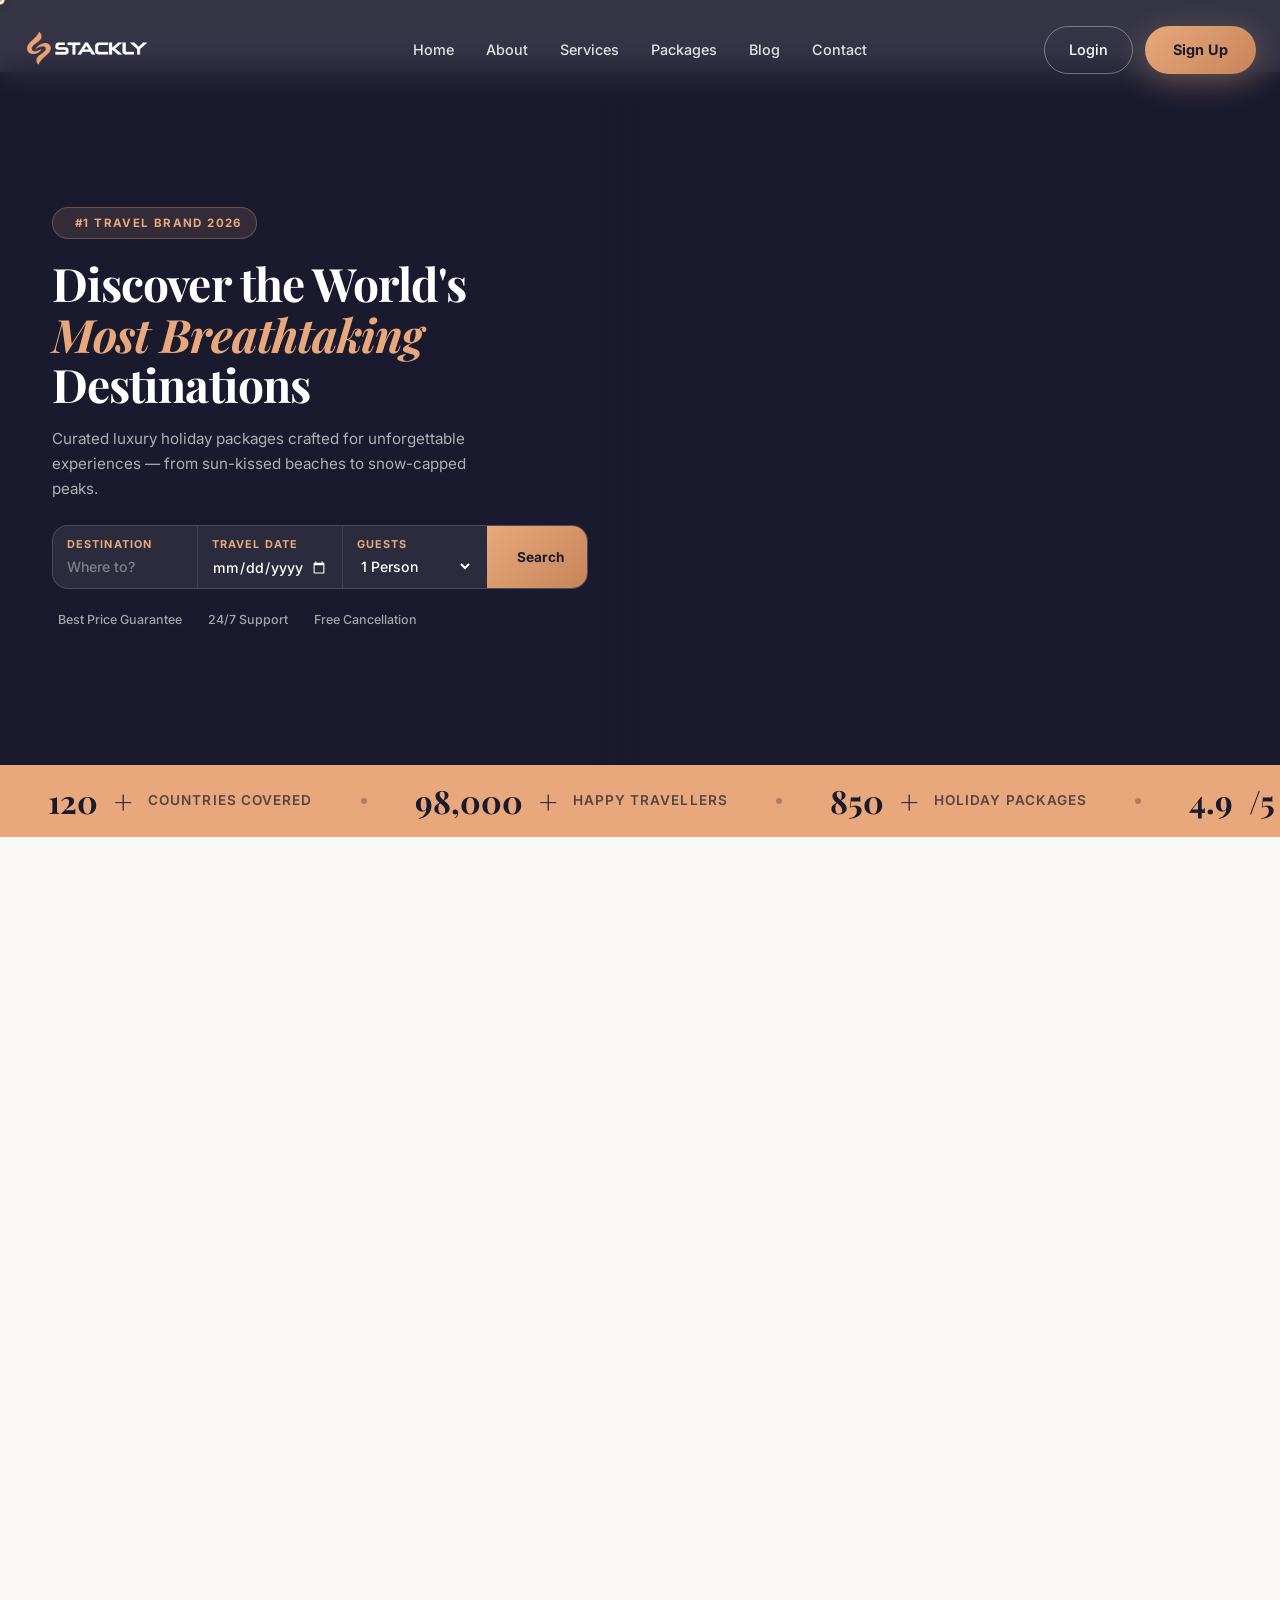
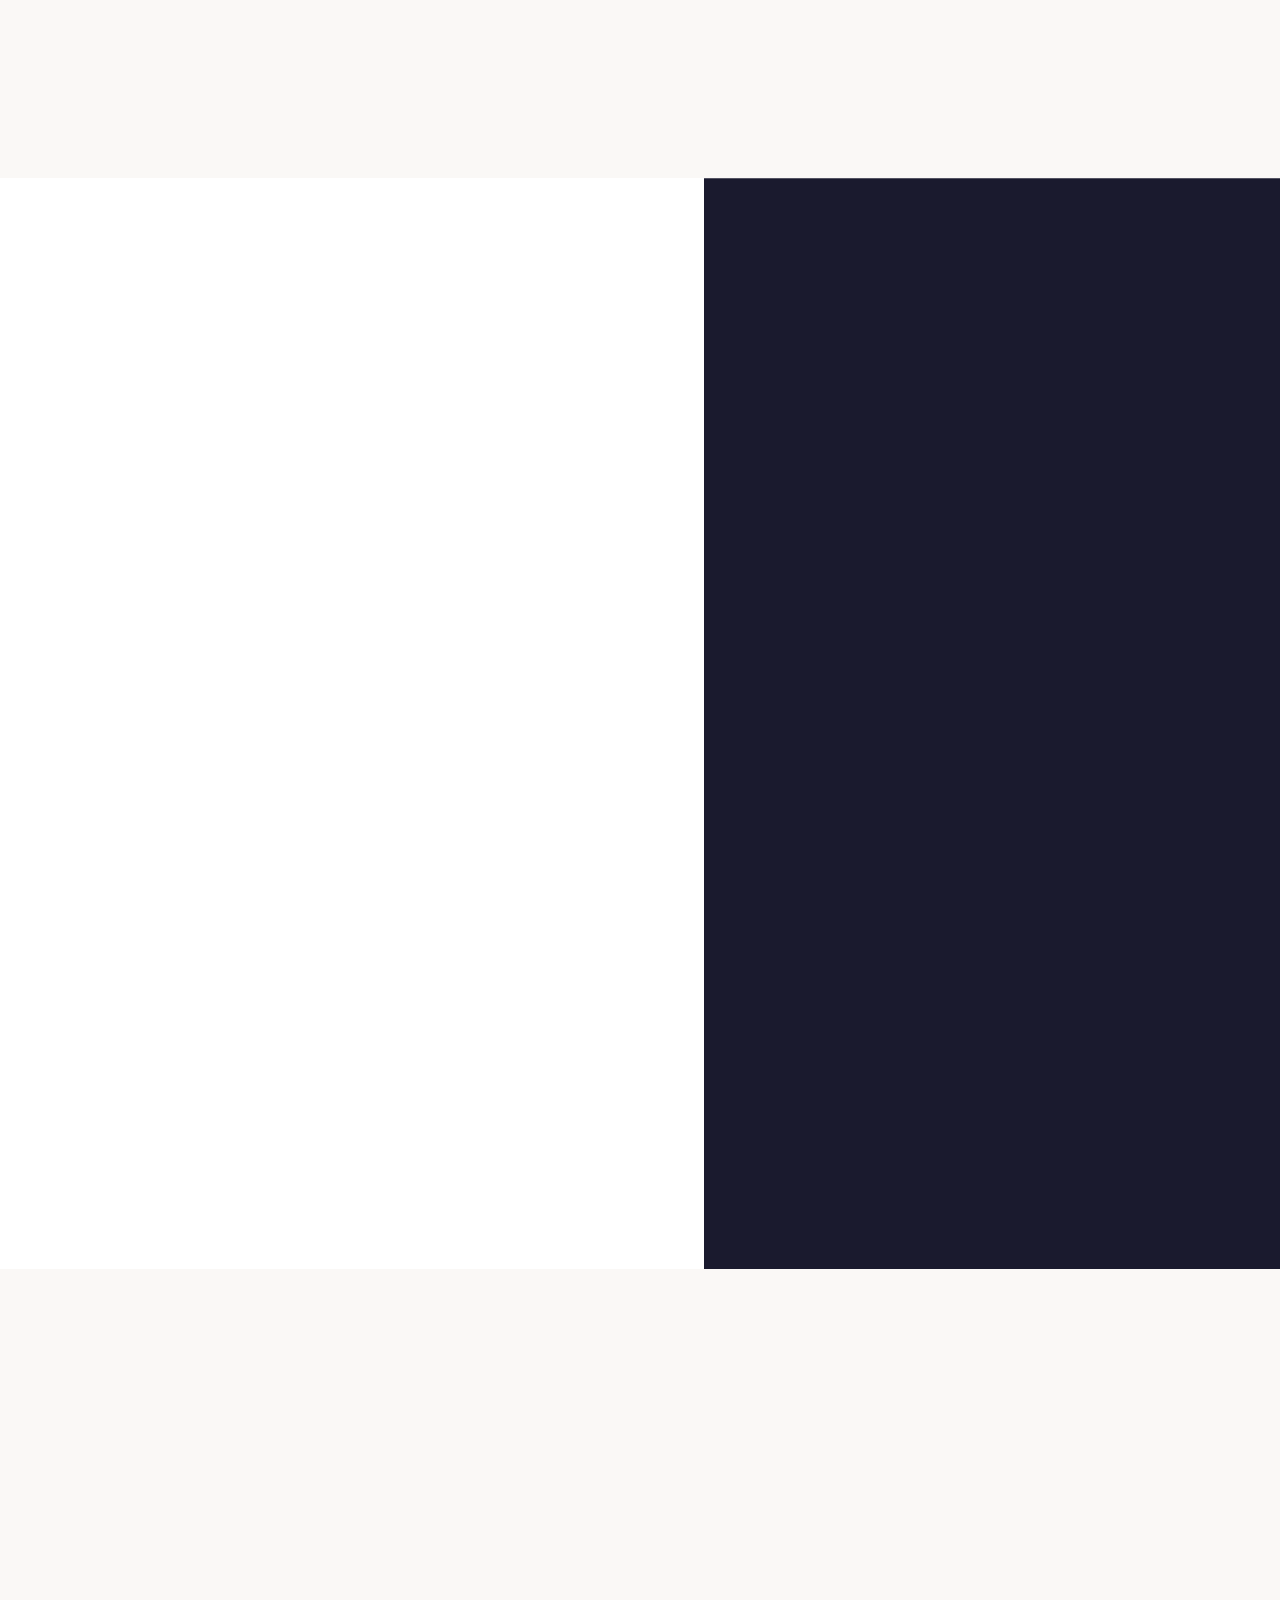
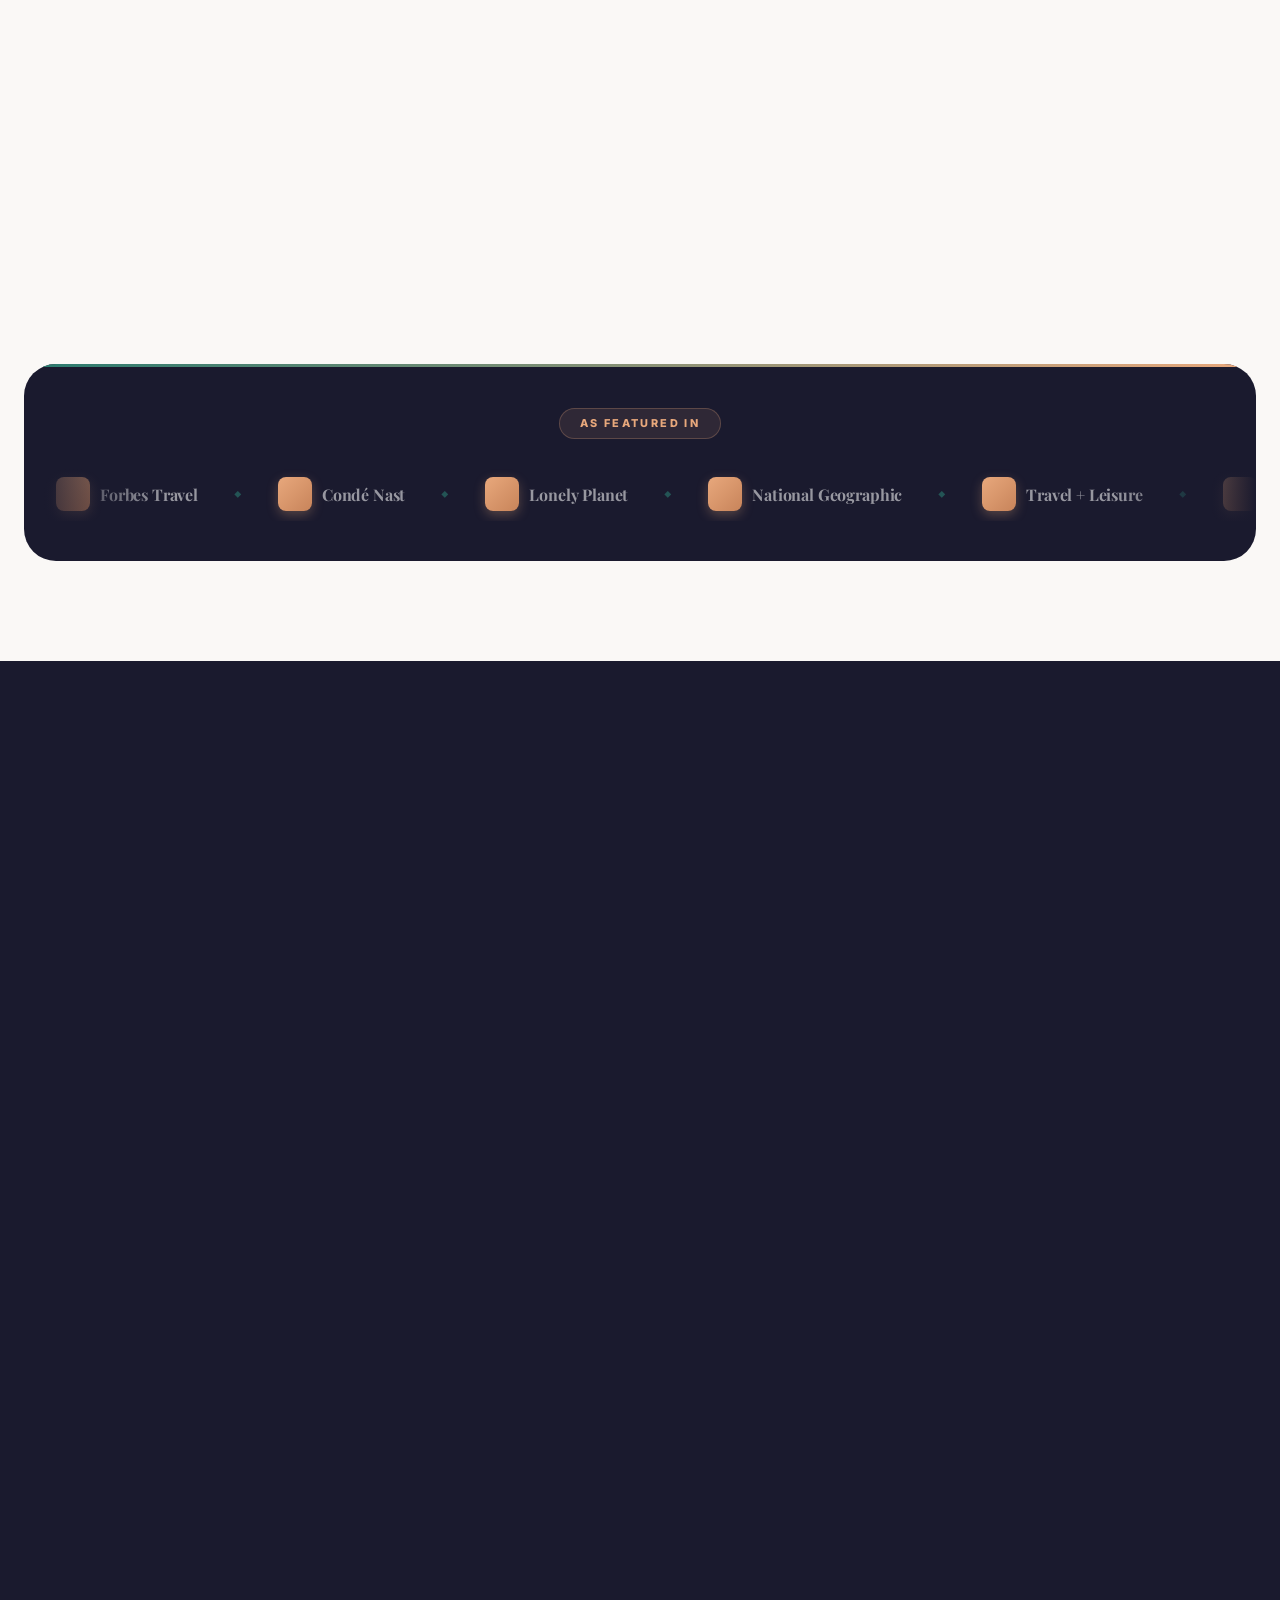
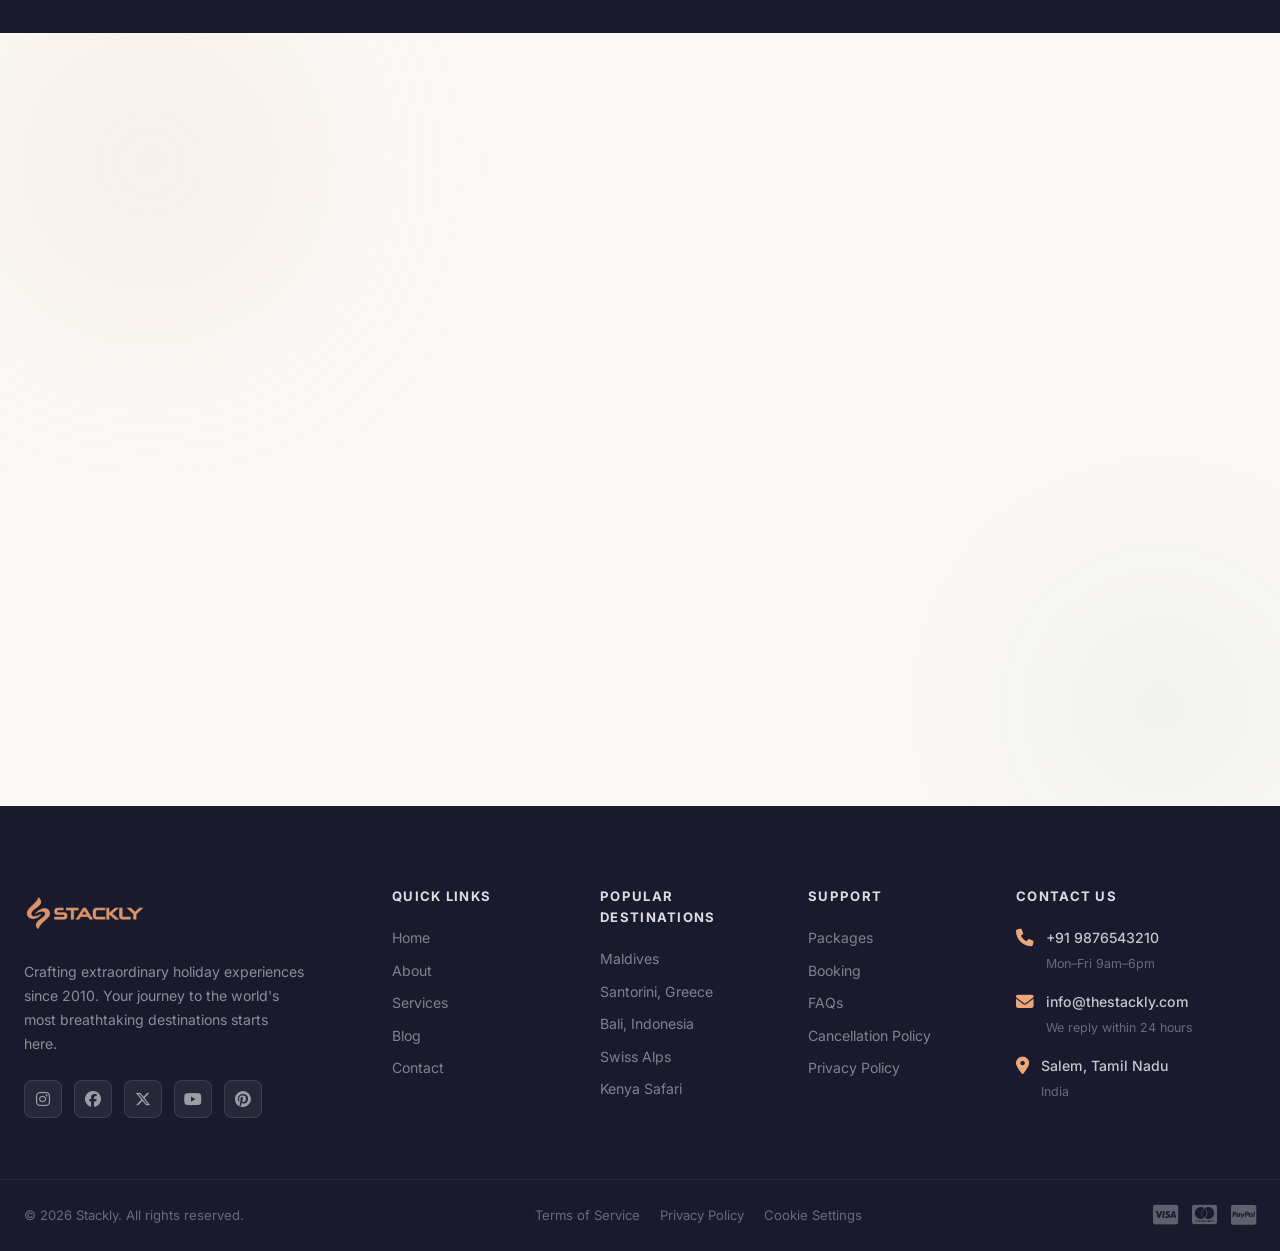
==== commit 986d4be3: "Add files via upload" ====
--- a/index.html
+++ b/index.html
@@ -325,8 +325,8 @@
                   <span class="per"> / person</span>
                 </div>
                 <div style="display:flex;gap:10px;align-items:center;">
-                  <button class="pkg-wishlist-btn" aria-label="Add Maldives to wishlist"><i class="ri-heart-line"></i></button>
-                  <a href="contact.html" class="pkg-row-book">Book Now <i class="ri-arrow-right-line"></i></a>
+                  <a href="404.html" class="pkg-wishlist-btn" aria-label="Add Maldives to wishlist"><i class="ri-heart-line"></i></a>
+                  <a href="packages.html" class="pkg-row-book">Book Now <i class="ri-arrow-right-line"></i></a>
                 </div>
               </div>
             </div>
@@ -359,8 +359,8 @@
                   <span class="per"> / person</span>
                 </div>
                 <div style="display:flex;gap:10px;align-items:center;">
-                  <button class="pkg-wishlist-btn" aria-label="Add Swiss Alps to wishlist"><i class="ri-heart-line"></i></button>
-                  <a href="contact.html" class="pkg-row-book">Book Now <i class="ri-arrow-right-line"></i></a>
+                  <a href="404.html" class="pkg-wishlist-btn" aria-label="Add Swiss Alps to wishlist"><i class="ri-heart-line"></i></a>
+                  <a href="packages.html" class="pkg-row-book">Book Now <i class="ri-arrow-right-line"></i></a>
                 </div>
               </div>
             </div>
@@ -393,8 +393,8 @@
                   <span class="per"> / person</span>
                 </div>
                 <div style="display:flex;gap:10px;align-items:center;">
-                  <button class="pkg-wishlist-btn" aria-label="Add Paris to wishlist"><i class="ri-heart-line"></i></button>
-                  <a href="contact.html" class="pkg-row-book">Book Now <i class="ri-arrow-right-line"></i></a>
+                  <a href="404.html" class="pkg-wishlist-btn" aria-label="Add Paris to wishlist"><i class="ri-heart-line"></i></a>
+                  <a href="packages.html" class="pkg-row-book">Book Now <i class="ri-arrow-right-line"></i></a>
                 </div>
               </div>
             </div>
@@ -426,8 +426,8 @@
                   <span class="per"> / person</span>
                 </div>
                 <div style="display:flex;gap:10px;align-items:center;">
-                  <button class="pkg-wishlist-btn" aria-label="Add Santorini to wishlist"><i class="ri-heart-line"></i></button>
-                  <a href="contact.html" class="pkg-row-book">Book Now <i class="ri-arrow-right-line"></i></a>
+                  <a href="404.html" class="pkg-wishlist-btn" aria-label="Add Santorini to wishlist"><i class="ri-heart-line"></i></a>
+                  <a href="packages.html" class="pkg-row-book">Book Now <i class="ri-arrow-right-line"></i></a>
                 </div>
               </div>
             </div>
@@ -460,8 +460,8 @@
                   <span class="per"> / person</span>
                 </div>
                 <div style="display:flex;gap:10px;align-items:center;">
-                  <button class="pkg-wishlist-btn" aria-label="Add Kenya Safari to wishlist"><i class="ri-heart-line"></i></button>
-                  <a href="contact.html" class="pkg-row-book">Book Now <i class="ri-arrow-right-line"></i></a>
+                  <a href="404.html" class="pkg-wishlist-btn" aria-label="Add Kenya Safari to wishlist"><i class="ri-heart-line"></i></a>
+                  <a href="packages.html" class="pkg-row-book">Book Now <i class="ri-arrow-right-line"></i></a>
                 </div>
               </div>
             </div>
@@ -494,8 +494,8 @@
                   <span class="per"> / person</span>
                 </div>
                 <div style="display:flex;gap:10px;align-items:center;">
-                  <button class="pkg-wishlist-btn" aria-label="Add Japan tour to wishlist"><i class="ri-heart-line"></i></button>
-                  <a href="contact.html" class="pkg-row-book">Book Now <i class="ri-arrow-right-line"></i></a>
+                  <a href="404.html" class="pkg-wishlist-btn" aria-label="Add Japan tour to wishlist"><i class="ri-heart-line"></i></a>
+                  <a href="packages.html" class="pkg-row-book">Book Now <i class="ri-arrow-right-line"></i></a>
                 </div>
               </div>
             </div>
@@ -504,7 +504,7 @@
         </div><!-- /pkg-showcase -->
 
         <div class="packages-v2-cta" data-aos="fade-up">
-          <a href="services.html" class="btn-outline-primary">View All Packages <i class="ri-arrow-right-line"></i></a>
+          <a href="packages.html" class="btn-outline-primary">View All Packages <i class="ri-arrow-right-line"></i></a>
         </div>
       </div>
     </section>
@@ -576,7 +576,7 @@
 
         <div class="dest-v2-list" data-aos="fade-up" data-aos-delay="100">
 
-          <div class="dest-v2-row" tabindex="0" role="link" aria-label="Explore Bali, Indonesia">
+          <a href="404.html" class="dest-v2-row" aria-label="Explore Bali, Indonesia">
             <span class="dest-v2-num">01</span>
             <div class="dest-v2-info">
               <div class="dest-v2-name">Bali, Indonesia</div>
@@ -592,9 +592,9 @@
               </div>
               <div class="dest-v2-arrow"><i class="ri-arrow-right-up-line"></i></div>
             </div>
-          </div>
-
-          <div class="dest-v2-row" tabindex="0" role="link" aria-label="Explore Rajasthan, India">
+          </a>
+
+          <a href="404.html" class="dest-v2-row" aria-label="Explore Rajasthan, India">
             <span class="dest-v2-num">02</span>
             <div class="dest-v2-info">
               <div class="dest-v2-name">Rajasthan, India</div>
@@ -610,9 +610,9 @@
               </div>
               <div class="dest-v2-arrow"><i class="ri-arrow-right-up-line"></i></div>
             </div>
-          </div>
-
-          <div class="dest-v2-row" tabindex="0" role="link" aria-label="Explore New York, USA">
+          </a>
+
+          <a href="404.html" class="dest-v2-row" aria-label="Explore New York, USA">
             <span class="dest-v2-num">03</span>
             <div class="dest-v2-info">
               <div class="dest-v2-name">New York, USA</div>
@@ -628,9 +628,9 @@
               </div>
               <div class="dest-v2-arrow"><i class="ri-arrow-right-up-line"></i></div>
             </div>
-          </div>
-
-          <div class="dest-v2-row" tabindex="0" role="link" aria-label="Explore Venice, Italy">
+          </a>
+
+          <a href="404.html" class="dest-v2-row" aria-label="Explore Venice, Italy">
             <span class="dest-v2-num">04</span>
             <div class="dest-v2-info">
               <div class="dest-v2-name">Venice, Italy</div>
@@ -646,9 +646,9 @@
               </div>
               <div class="dest-v2-arrow"><i class="ri-arrow-right-up-line"></i></div>
             </div>
-          </div>
-
-          <div class="dest-v2-row" tabindex="0" role="link" aria-label="Explore Dubai, UAE">
+          </a>
+
+          <a href="404.html" class="dest-v2-row" aria-label="Explore Dubai, UAE">
             <span class="dest-v2-num">05</span>
             <div class="dest-v2-info">
               <div class="dest-v2-name">Dubai, UAE</div>
@@ -664,9 +664,9 @@
               </div>
               <div class="dest-v2-arrow"><i class="ri-arrow-right-up-line"></i></div>
             </div>
-          </div>
-
-          <div class="dest-v2-row" tabindex="0" role="link" aria-label="Explore Santorini, Greece">
+          </a>
+
+          <a href="404.html" class="dest-v2-row" aria-label="Explore Santorini, Greece">
             <span class="dest-v2-num">06</span>
             <div class="dest-v2-info">
               <div class="dest-v2-name">Santorini, Greece</div>
@@ -682,7 +682,7 @@
               </div>
               <div class="dest-v2-arrow"><i class="ri-arrow-right-up-line"></i></div>
             </div>
-          </div>
+          </a>
 
         </div><!-- /dest-v2-list -->
 
--- a/assets/css/index.css
+++ b/assets/css/index.css
@@ -35,7 +35,7 @@
   z-index: 2;
   background: var(--navy);
   box-sizing: border-box;
-  overflow: hidden;
+  overflow: visible;
 }
 
 .hero-v2-left::after {
@@ -102,6 +102,8 @@
 
 /* Search form inline */
 .hero-v2-search {
+  position: relative;
+  z-index: 4;
   display: flex;
   align-items: stretch;
   background: rgba(255,255,255,.08);
@@ -118,7 +120,7 @@
   flex-direction: column;
   padding: 10px 14px;
   border-right: 1px solid rgba(255,255,255,.10);
-  min-width: 0;
+  min-width: 108px;
 }
 
 .hero-v2-field:last-of-type { border-right: none; }
@@ -141,6 +143,12 @@
   border: none;
   outline: none;
   width: 100%;
+  min-width: 0;
+  line-height: 1.35;
+}
+
+.hero-v2-field input[type="date"] {
+  color-scheme: dark;
 }
 
 .hero-v2-field input::placeholder { color: rgba(255,255,255,.4); }
@@ -151,7 +159,9 @@
   color: var(--navy);
   font-weight: 700;
   font-size: 0.85rem;
-  padding: 0 20px;
+  min-width: 100px;
+  padding: 0 14px;
+  justify-content: center;
   display: flex;
   align-items: center;
   gap: 7px;
@@ -296,6 +306,38 @@
   100% { left: 100%; }
 }
 
+/* Keep both hero columns aligned in short desktop viewports. */
+@media (min-width: 901px) and (max-height: 700px) {
+  .hero-v2 {
+    height: 520px;
+    min-height: 520px;
+    overflow: hidden;
+  }
+
+  .hero-v2-left {
+    justify-content: center;
+    padding: 24px 40px;
+  }
+
+  .hero-v2-title {
+    font-size: clamp(1.8rem, 3vw, 2.8rem);
+    margin-bottom: 12px;
+  }
+
+  .hero-v2-sub {
+    margin-bottom: 16px;
+  }
+
+  .hero-v2-search {
+    margin-bottom: 14px;
+  }
+
+  .hero-v2-field {
+    min-width: 0;
+    padding: 8px 10px;
+  }
+}
+
 /* ─────────────────────────────────────────
    STATS — Marquee ticker strip
 ───────────────────────────────────────── */
